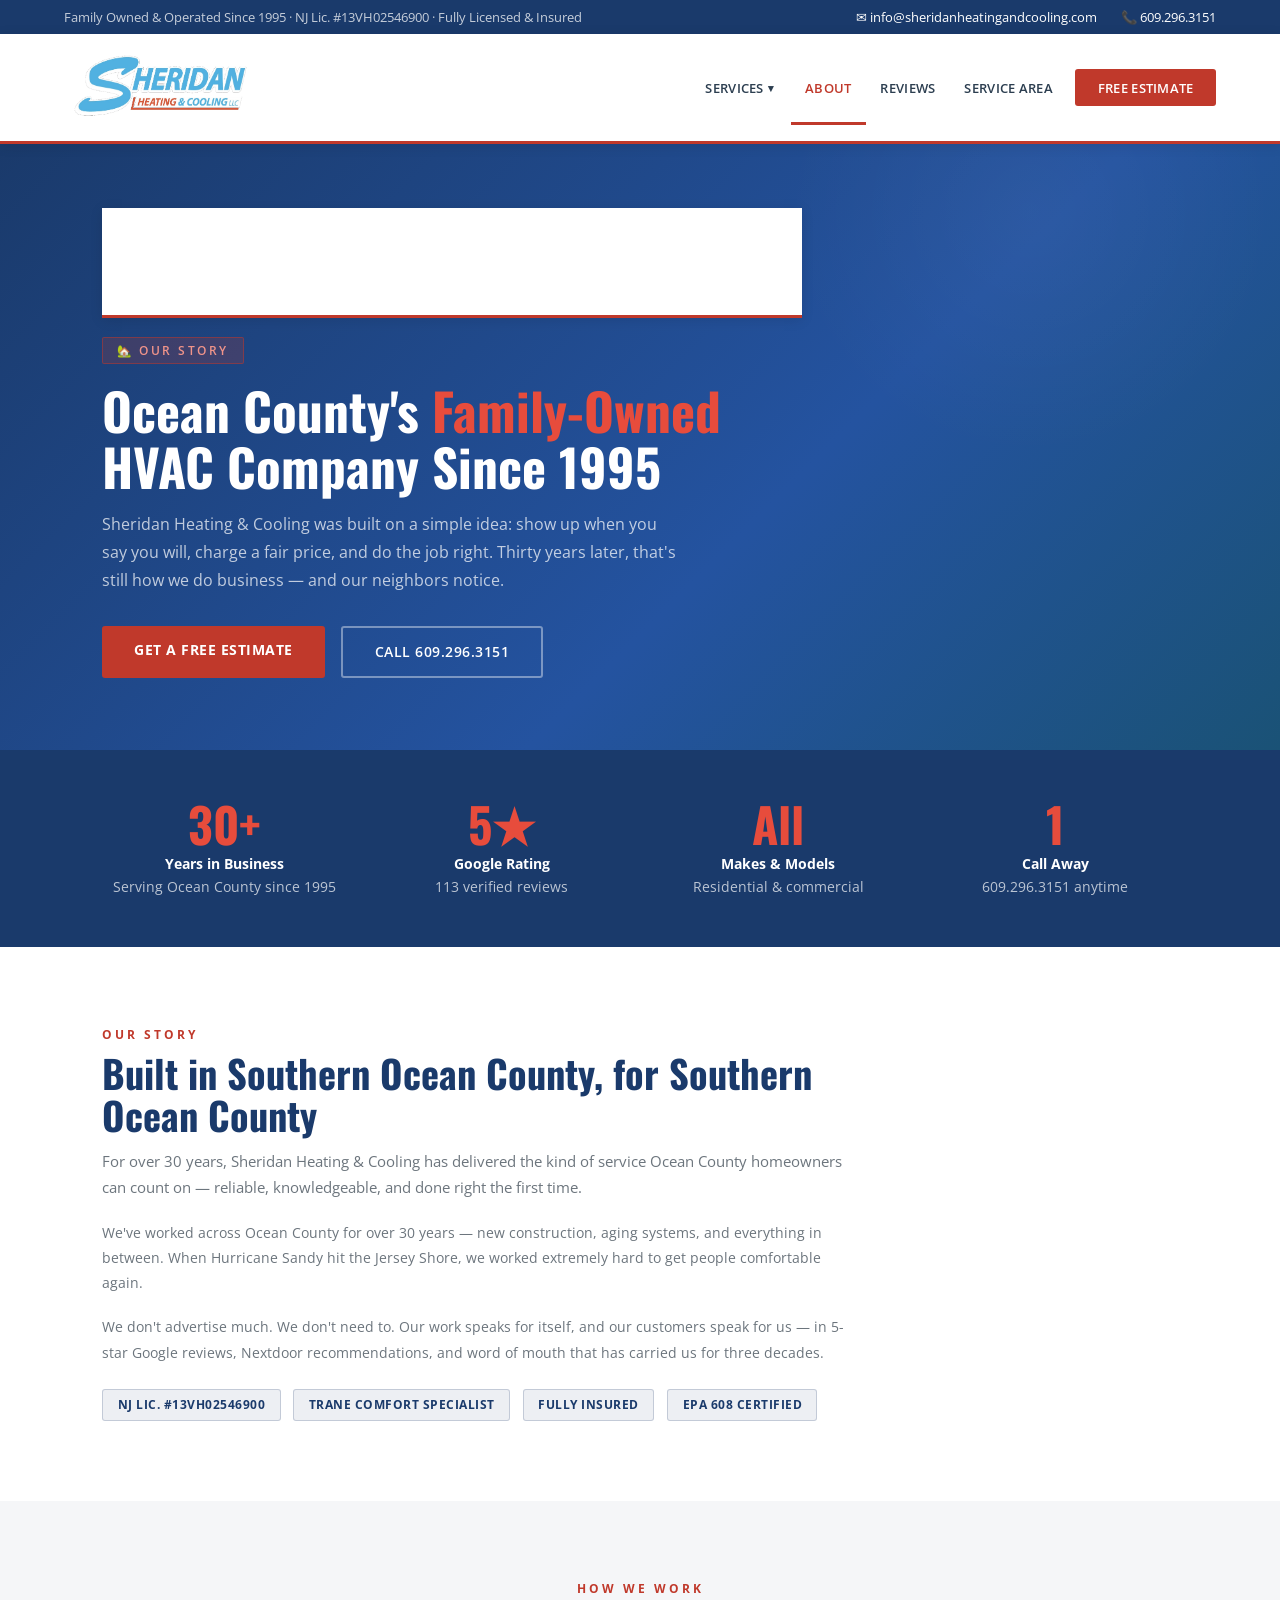
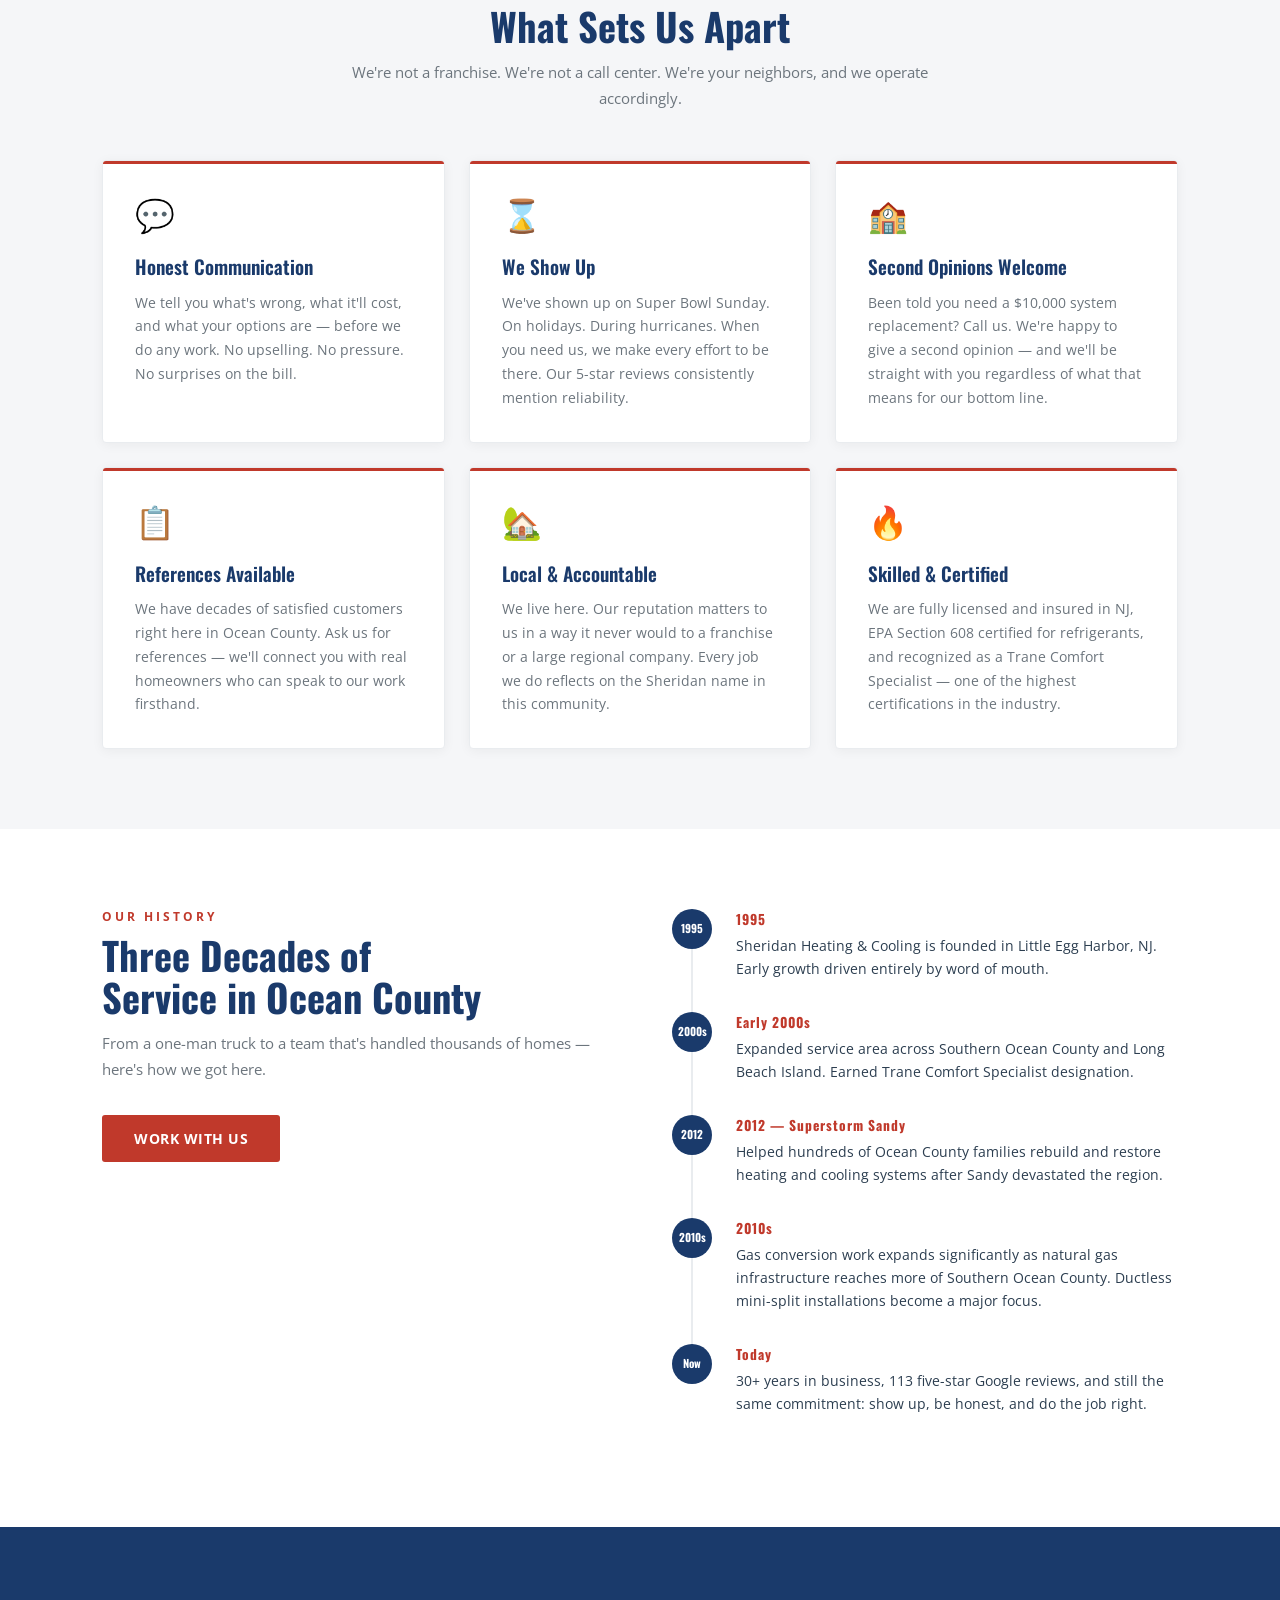
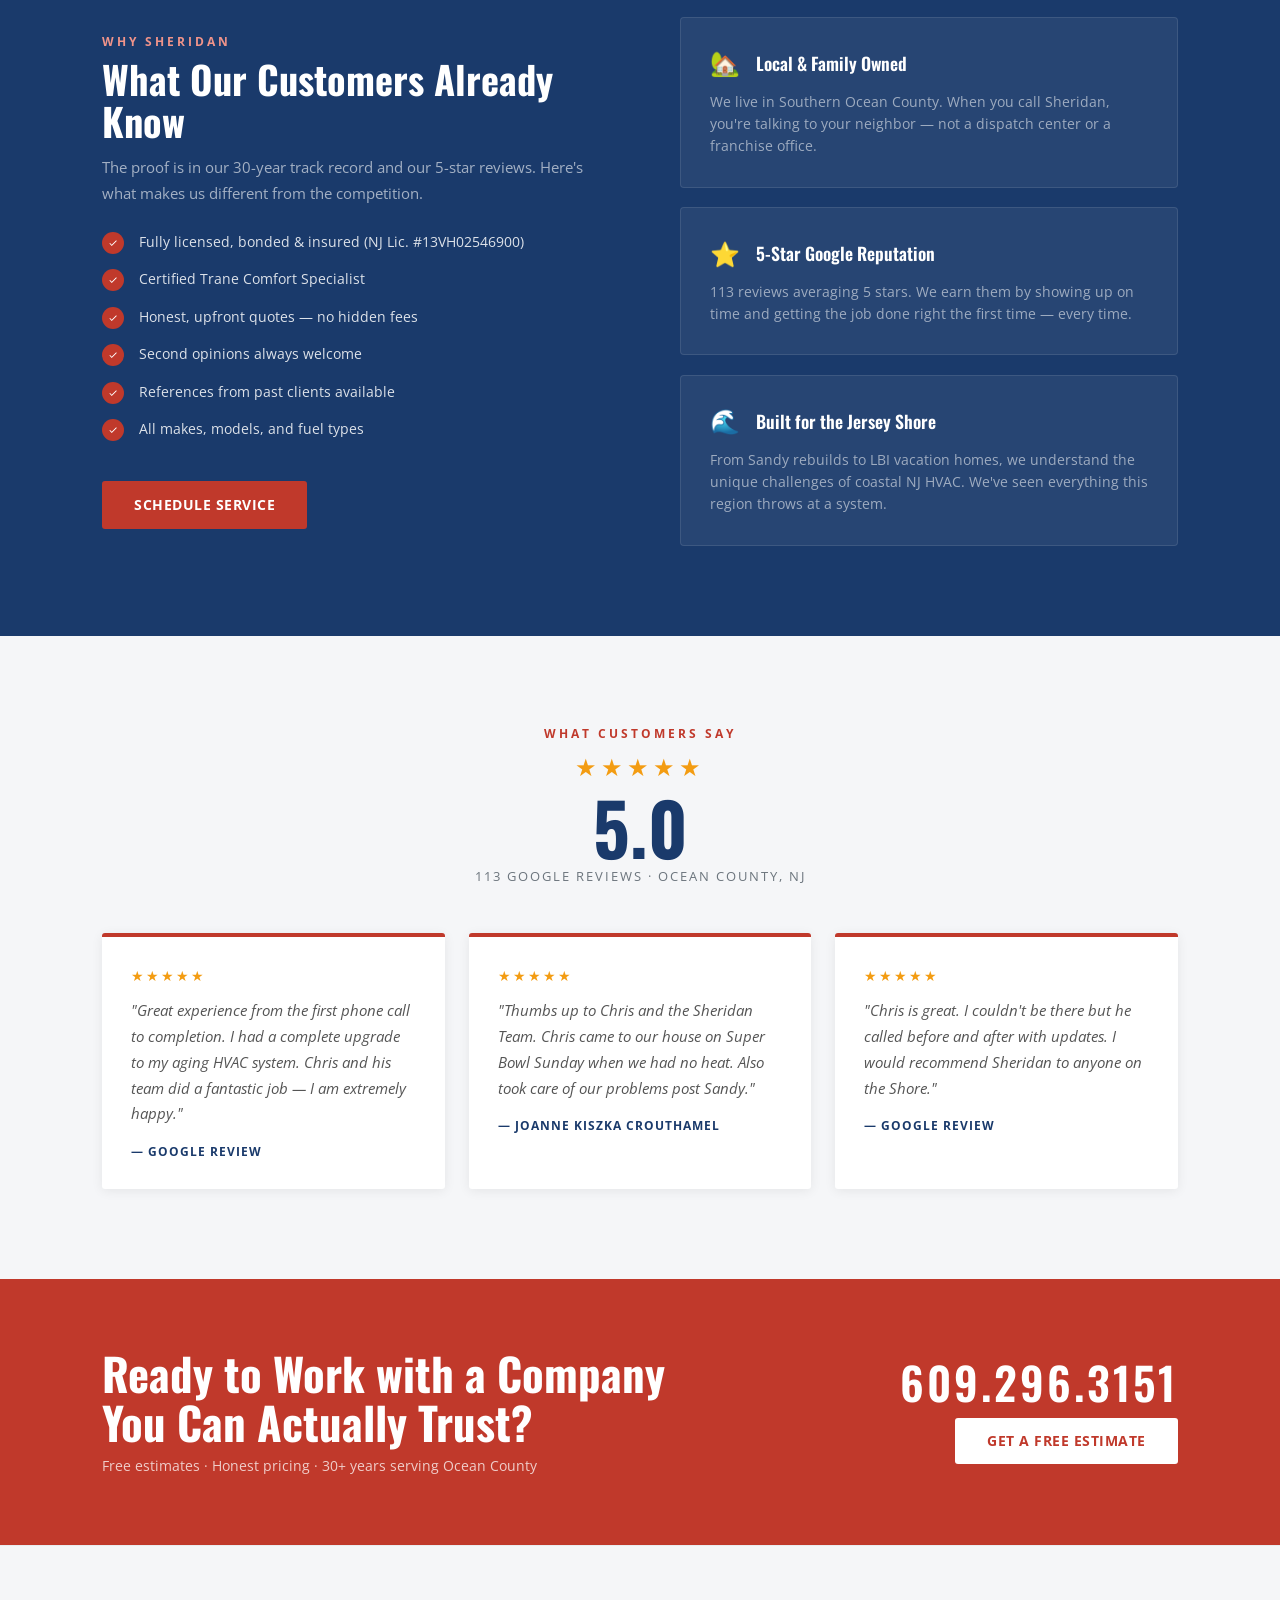
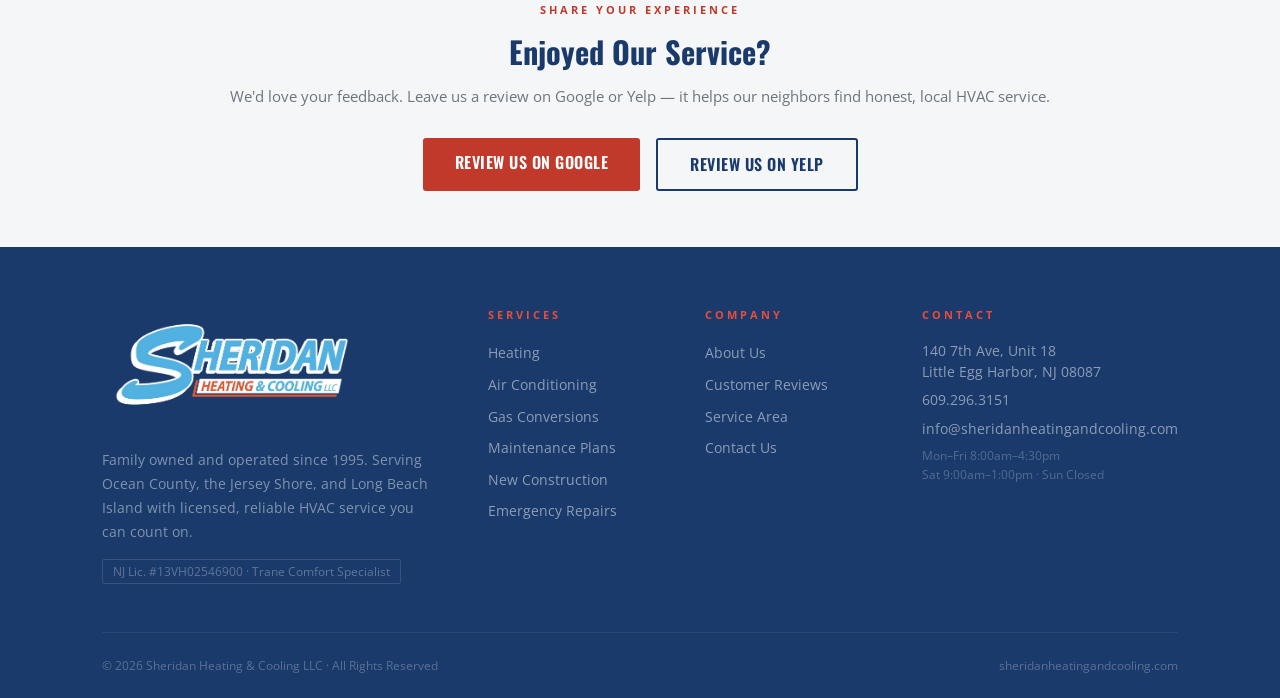
==== about.html @ d27c6a36 "Replace JPEG logo with transparent PNG, remove CSS filter hacks sitewide - Process sheridan-logo.jpe" ====
﻿<!DOCTYPE html>
<html lang="en">
<head>
<meta charset="UTF-8">
<meta name="viewport" content="width=device-width, initial-scale=1.0">
<title>About Sheridan Heating &amp; Cooling | Ocean County NJ HVAC Since 1995</title>
<meta name="description" content="Learn about Sheridan Heating &amp; Cooling — Ocean County's family-owned HVAC company since 1995. Licensed, insured, 5-star rated, and committed to honest service.">
<meta property="og:title" content="About Sheridan Heating &amp; Cooling | Ocean County NJ">
<meta property="og:description" content="Family-owned HVAC since 1995. 5-star rated. Trane Comfort Specialist. Serving Ocean County and the Jersey Shore with honest, reliable service.">
<meta property="og:type" content="website">
<link rel="canonical" href="https://www.sheridanheatingandcooling.com/about.html">
<link rel="preconnect" href="https://fonts.googleapis.com">
<link href="https://fonts.googleapis.com/css2?family=Oswald:wght@400;500;600;700&family=Open+Sans:ital,wght@0,300;0,400;0,600;1,400&display=swap" rel="stylesheet">
<link rel="stylesheet" href="styles.css">
</head>
<body>

<!-- TOP BAR -->
<div class="top-bar">
  <div class="top-bar-left">Family Owned &amp; Operated Since 1995 &middot; NJ Lic. #13VH02546900 &middot; Fully Licensed &amp; Insured</div>
  <div class="top-bar-right">
    <a href="mailto:info@sheridanheatingandcooling.com">&#9993; info@sheridanheatingandcooling.com</a>
    <a href="tel:6092963151">&#128222; 609.296.3151</a>
  </div>
</div>

<!-- NAV -->
<nav>
  <a href="index.html" class="nav-logo">
    <img src="sheridan-logo.png" alt="Sheridan Heating &amp; Cooling">
  </a>
  <button class="nav-toggle" aria-label="Open navigation" aria-expanded="false">
    <span></span><span></span><span></span>
  </button>
  <ul class="nav-links">
    <li class="has-dropdown">
      <a href="#">Services <span class="caret">&#9660;</span></a>
      <ul class="dropdown">
        <li><a href="heating.html">Heating</a></li>
        <li><a href="cooling.html">Air Conditioning</a></li>
        <li><a href="gas-conversions.html">Gas Conversions</a></li>
        <li><a href="maintenance-agreements.html">Maintenance Plans</a></li>
      </ul>
    </li>
    <li><a href="about.html" class="active">About</a></li>
    <li><a href="index.html#reviews">Reviews</a></li>
    <li><a href="index.html#areas">Service Area</a></li>
    <li><a href="contact.html" class="nav-cta">Free Estimate</a></li>
  </ul>
</nav>

<!-- PAGE HERO -->
<section class="page-hero">
  <div class="page-hero-content">
    <nav class="breadcrumb" aria-label="Breadcrumb">
      <a href="index.html">Home</a>
      <span class="breadcrumb-sep">/</span>
      <span>About</span>
    </nav>
    <div class="page-hero-tag">&#127969; Our Story</div>
    <h1 class="page-hero-title">Ocean County's <span class="red">Family-Owned</span><br>HVAC Company Since 1995</h1>
    <p class="page-hero-desc">Sheridan Heating &amp; Cooling was built on a simple idea: show up when you say you will, charge a fair price, and do the job right. Thirty years later, that's still how we do business — and our neighbors notice.</p>
    <div class="page-hero-btns">
      <a href="contact.html" class="btn-red">Get a Free Estimate</a>
      <a href="tel:6092963151" class="btn-outline-white">Call 609.296.3151</a>
    </div>
  </div>
</section>

<!-- STATS -->
<div class="stat-strip">
  <div>
    <div class="stat-item-num">30+</div>
    <div class="stat-item-label"><strong>Years in Business</strong>Serving Ocean County since 1995</div>
  </div>
  <div>
    <div class="stat-item-num">5&#9733;</div>
    <div class="stat-item-label"><strong>Google Rating</strong>113 verified reviews</div>
  </div>
  <div>
    <div class="stat-item-num">All</div>
    <div class="stat-item-label"><strong>Makes &amp; Models</strong>Residential &amp; commercial</div>
  </div>
  <div>
    <div class="stat-item-num">1</div>
    <div class="stat-item-label"><strong>Call Away</strong>609.296.3151 anytime</div>
  </div>
</div>

<!-- OUR STORY -->
<section class="section-pad bg-white">
  <div style="max-width:760px;">
    <div class="section-tag">Our Story</div>
    <h2 class="section-title">Built in Southern Ocean County, for Southern Ocean County</h2>
    <p class="section-sub" style="margin-bottom:1.2rem;">For over 30 years, Sheridan Heating &amp; Cooling has delivered the kind of service Ocean County homeowners can count on — reliable, knowledgeable, and done right the first time.</p>
    <p style="font-size:0.9rem;color:var(--gray);line-height:1.75;margin-bottom:1.2rem;">We've worked across Ocean County for over 30 years — new construction, aging systems, and everything in between. When Hurricane Sandy hit the Jersey Shore, we worked extremely hard to get people comfortable again.</p>
    <p style="font-size:0.9rem;color:var(--gray);line-height:1.75;margin-bottom:1.5rem;">We don't advertise much. We don't need to. Our work speaks for itself, and our customers speak for us — in 5-star Google reviews, Nextdoor recommendations, and word of mouth that has carried us for three decades.</p>
    <div class="cert-row">
      <span class="cert-badge">NJ Lic. #13VH02546900</span>
      <span class="cert-badge">Trane Comfort Specialist</span>
      <span class="cert-badge">Fully Insured</span>
      <span class="cert-badge">EPA 608 Certified</span>
    </div>
  </div>
</section>

<!-- OUR VALUES -->
<section class="section-pad bg-offwhite">
  <div class="text-center" style="max-width:640px;margin:0 auto 3rem;">
    <div class="section-tag">How We Work</div>
    <h2 class="section-title">What Sets Us Apart</h2>
    <p class="section-sub">We're not a franchise. We're not a call center. We're your neighbors, and we operate accordingly.</p>
  </div>
  <div class="cards-grid">
    <div class="detail-card">
      <div class="detail-card-icon">&#128172;</div>
      <div class="detail-card-title">Honest Communication</div>
      <p class="detail-card-text">We tell you what's wrong, what it'll cost, and what your options are — before we do any work. No upselling. No pressure. No surprises on the bill.</p>
    </div>
    <div class="detail-card">
      <div class="detail-card-icon">&#8987;</div>
      <div class="detail-card-title">We Show Up</div>
      <p class="detail-card-text">We've shown up on Super Bowl Sunday. On holidays. During hurricanes. When you need us, we make every effort to be there. Our 5-star reviews consistently mention reliability.</p>
    </div>
    <div class="detail-card">
      <div class="detail-card-icon">&#127979;</div>
      <div class="detail-card-title">Second Opinions Welcome</div>
      <p class="detail-card-text">Been told you need a $10,000 system replacement? Call us. We're happy to give a second opinion — and we'll be straight with you regardless of what that means for our bottom line.</p>
    </div>
    <div class="detail-card">
      <div class="detail-card-icon">&#128203;</div>
      <div class="detail-card-title">References Available</div>
      <p class="detail-card-text">We have decades of satisfied customers right here in Ocean County. Ask us for references — we'll connect you with real homeowners who can speak to our work firsthand.</p>
    </div>
    <div class="detail-card">
      <div class="detail-card-icon">&#127969;</div>
      <div class="detail-card-title">Local &amp; Accountable</div>
      <p class="detail-card-text">We live here. Our reputation matters to us in a way it never would to a franchise or a large regional company. Every job we do reflects on the Sheridan name in this community.</p>
    </div>
    <div class="detail-card">
      <div class="detail-card-icon">&#128293;</div>
      <div class="detail-card-title">Skilled &amp; Certified</div>
      <p class="detail-card-text">We are fully licensed and insured in NJ, EPA Section 608 certified for refrigerants, and recognized as a Trane Comfort Specialist — one of the highest certifications in the industry.</p>
    </div>
  </div>
</section>

<!-- TIMELINE -->
<section class="section-pad bg-white">
  <div class="history-grid">
    <div>
      <div class="section-tag">Our History</div>
      <h2 class="section-title">Three Decades of<br>Service in Ocean County</h2>
      <p class="section-sub" style="margin-bottom:2rem;">From a one-man truck to a team that's handled thousands of homes — here's how we got here.</p>
      <a href="contact.html" class="btn-red">Work With Us</a>
    </div>
    <div class="timeline">
      <div class="timeline-item">
        <div class="timeline-dot">1995</div>
        <div>
          <div class="timeline-year">1995</div>
          <div class="timeline-text">Sheridan Heating &amp; Cooling is founded in Little Egg Harbor, NJ. Early growth driven entirely by word of mouth.</div>
        </div>
      </div>
      <div class="timeline-item">
        <div class="timeline-dot">2000s</div>
        <div>
          <div class="timeline-year">Early 2000s</div>
          <div class="timeline-text">Expanded service area across Southern Ocean County and Long Beach Island. Earned Trane Comfort Specialist designation.</div>
        </div>
      </div>
      <div class="timeline-item">
        <div class="timeline-dot">2012</div>
        <div>
          <div class="timeline-year">2012 — Superstorm Sandy</div>
          <div class="timeline-text">Helped hundreds of Ocean County families rebuild and restore heating and cooling systems after Sandy devastated the region.</div>
        </div>
      </div>
      <div class="timeline-item">
        <div class="timeline-dot">2010s</div>
        <div>
          <div class="timeline-year">2010s</div>
          <div class="timeline-text">Gas conversion work expands significantly as natural gas infrastructure reaches more of Southern Ocean County. Ductless mini-split installations become a major focus.</div>
        </div>
      </div>
      <div class="timeline-item">
        <div class="timeline-dot">Now</div>
        <div>
          <div class="timeline-year">Today</div>
          <div class="timeline-text">30+ years in business, 113 five-star Google reviews, and still the same commitment: show up, be honest, and do the job right.</div>
        </div>
      </div>
    </div>
  </div>
</section>

<!-- WHY CHOOSE -->
<section class="why">
  <div class="why-left">
    <div class="section-tag">Why Sheridan</div>
    <h2 class="section-title">What Our Customers Already Know</h2>
    <p class="section-sub" style="color:rgba(255,255,255,0.6);margin-bottom:0;">The proof is in our 30-year track record and our 5-star reviews. Here's what makes us different from the competition.</p>
    <ul class="why-list">
      <li><span class="why-check"><svg viewBox="0 0 24 24"><path d="M9 16.17L4.83 12l-1.42 1.41L9 19 21 7l-1.41-1.41z"/></svg></span>Fully licensed, bonded &amp; insured (NJ Lic. #13VH02546900)</li>
      <li><span class="why-check"><svg viewBox="0 0 24 24"><path d="M9 16.17L4.83 12l-1.42 1.41L9 19 21 7l-1.41-1.41z"/></svg></span>Certified Trane Comfort Specialist</li>
      <li><span class="why-check"><svg viewBox="0 0 24 24"><path d="M9 16.17L4.83 12l-1.42 1.41L9 19 21 7l-1.41-1.41z"/></svg></span>Honest, upfront quotes — no hidden fees</li>
      <li><span class="why-check"><svg viewBox="0 0 24 24"><path d="M9 16.17L4.83 12l-1.42 1.41L9 19 21 7l-1.41-1.41z"/></svg></span>Second opinions always welcome</li>
      <li><span class="why-check"><svg viewBox="0 0 24 24"><path d="M9 16.17L4.83 12l-1.42 1.41L9 19 21 7l-1.41-1.41z"/></svg></span>References from past clients available</li>
      <li><span class="why-check"><svg viewBox="0 0 24 24"><path d="M9 16.17L4.83 12l-1.42 1.41L9 19 21 7l-1.41-1.41z"/></svg></span>All makes, models, and fuel types</li>
    </ul>
    <a href="contact.html" class="btn-red">Schedule Service</a>
  </div>
  <div class="why-right">
    <div class="why-card"><div class="why-card-head"><span class="why-card-icon">&#127969;</span><span class="why-card-title">Local &amp; Family Owned</span></div><p class="why-card-text">We live in Southern Ocean County. When you call Sheridan, you're talking to your neighbor — not a dispatch center or a franchise office.</p></div>
    <div class="why-card"><div class="why-card-head"><span class="why-card-icon">&#11088;</span><span class="why-card-title">5-Star Google Reputation</span></div><p class="why-card-text">113 reviews averaging 5 stars. We earn them by showing up on time and getting the job done right the first time — every time.</p></div>
    <div class="why-card"><div class="why-card-head"><span class="why-card-icon">&#127754;</span><span class="why-card-title">Built for the Jersey Shore</span></div><p class="why-card-text">From Sandy rebuilds to LBI vacation homes, we understand the unique challenges of coastal NJ HVAC. We've seen everything this region throws at a system.</p></div>
  </div>
</section>

<!-- REVIEWS -->
<section class="reviews">
  <div class="reviews-intro">
    <div class="section-tag">What Customers Say</div>
    <div class="star-row">&#9733;&#9733;&#9733;&#9733;&#9733;</div>
    <div class="rating-display">5.0</div>
    <div class="rating-info">113 Google Reviews &middot; Ocean County, NJ</div>
  </div>
  <div class="reviews-grid">
    <div class="review-card"><div class="rev-stars">&#9733;&#9733;&#9733;&#9733;&#9733;</div><p class="rev-text">"Great experience from the first phone call to completion. I had a complete upgrade to my aging HVAC system. Chris and his team did a fantastic job — I am extremely happy."</p><div class="rev-author">&mdash; Google Review</div></div>
    <div class="review-card"><div class="rev-stars">&#9733;&#9733;&#9733;&#9733;&#9733;</div><p class="rev-text">"Thumbs up to Chris and the Sheridan Team. Chris came to our house on Super Bowl Sunday when we had no heat. Also took care of our problems post Sandy."</p><div class="rev-author">&mdash; Joanne Kiszka Crouthamel</div></div>
    <div class="review-card"><div class="rev-stars">&#9733;&#9733;&#9733;&#9733;&#9733;</div><p class="rev-text">"Chris is great. I couldn't be there but he called before and after with updates. I would recommend Sheridan to anyone on the Shore."</p><div class="rev-author">&mdash; Google Review</div></div>
  </div>
</section>

<!-- CTA -->
<section class="cta-banner">
  <div>
    <h2 class="cta-title">Ready to Work with a Company<br>You Can Actually Trust?</h2>
    <p class="cta-sub">Free estimates &middot; Honest pricing &middot; 30+ years serving Ocean County</p>
  </div>
  <div class="cta-right">
    <a href="tel:6092963151" class="cta-phone-big">609.296.3151</a>
    <a href="contact.html" class="btn-white">Get a Free Estimate</a>
  </div>
</section>

<!-- REVIEW CTA -->
<section class="review-cta">
  <div class="review-cta-tag">Share Your Experience</div>
  <h2>Enjoyed Our Service?</h2>
  <p>We'd love your feedback. Leave us a review on Google or Yelp — it helps our neighbors find honest, local HVAC service.</p>
  <div class="review-cta-btns">
    <a href="https://www.google.com/search?q=sheridan+heating+and+cooling#lrd=0x89c103b0e59c5ead:0x5eaaf0126b35af16,3,,,," class="btn-review-google" target="_blank" rel="noopener">Review Us on Google</a>
    <a href="https://www.yelp.com/biz/sheridan-heating-and-cooling-little-egg-harbor-2" class="btn-review-yelp" target="_blank" rel="noopener">Review Us on Yelp</a>
  </div>
</section>

<!-- FOOTER -->
<footer>
  <div class="footer-grid">
    <div>
      <a href="index.html" class="footer-logo"><img src="sheridan-logo.png" alt="Sheridan Heating &amp; Cooling"></a>
      <p class="footer-desc">Family owned and operated since 1995. Serving Ocean County, the Jersey Shore, and Long Beach Island with licensed, reliable HVAC service you can count on.</p>
      <span class="footer-lic">NJ Lic. #13VH02546900 &middot; Trane Comfort Specialist</span>
    </div>
    <div class="footer-col">
      <h4>Services</h4>
      <ul>
        <li><a href="heating.html">Heating</a></li>
        <li><a href="cooling.html">Air Conditioning</a></li>
        <li><a href="gas-conversions.html">Gas Conversions</a></li>
        <li><a href="maintenance-agreements.html">Maintenance Plans</a></li>
        <li><a href="contact.html">New Construction</a></li>
        <li><a href="contact.html">Emergency Repairs</a></li>
      </ul>
    </div>
    <div class="footer-col">
      <h4>Company</h4>
      <ul>
        <li><a href="about.html">About Us</a></li>
        <li><a href="index.html#reviews">Customer Reviews</a></li>
        <li><a href="index.html#areas">Service Area</a></li>
        <li><a href="contact.html">Contact Us</a></li>
      </ul>
    </div>
    <div class="footer-col">
      <h4>Contact</h4>
      <div class="contact-line">140 7th Ave, Unit 18<br>Little Egg Harbor, NJ 08087</div>
      <div class="contact-line"><a href="tel:6092963151">609.296.3151</a></div>
      <div class="contact-line"><a href="mailto:info@sheridanheatingandcooling.com">info@sheridanheatingandcooling.com</a></div>
      <div class="contact-line" style="margin-top:0.5rem;font-size:0.78rem;opacity:0.5;">Mon&ndash;Fri 8:00am&ndash;4:30pm<br>Sat 9:00am&ndash;1:00pm &middot; Sun Closed</div>
    </div>
  </div>
  <div class="footer-bottom">
    <p>&copy; 2026 Sheridan Heating &amp; Cooling LLC &middot; All Rights Reserved</p>
    <p>sheridanheatingandcooling.com</p>
  </div>
</footer>

<script src="main.js"></script>
</body>
</html>
---- styles.css ----
/* ============================================================
   SHERIDAN HEATING & COOLING — Shared Stylesheet
   sheridanheatingandcooling.com · Ocean County, NJ
   ============================================================ */

:root {
  --red:        #c0392b;
  --red-dark:   #96281b;
  --red-light:  #e74c3c;
  --blue:       #1a3a6b;
  --blue-mid:   #2453a0;
  --blue-light: #3498db;
  --white:      #ffffff;
  --off-white:  #f5f6f8;
  --gray:       #6c757d;
  --gray-light: #e9ecef;
  --text:       #2c3e50;
}

*, *::before, *::after { margin: 0; padding: 0; box-sizing: border-box; }
html { scroll-behavior: smooth; }
body { font-family: 'Open Sans', sans-serif; color: var(--text); background: var(--white); overflow-x: hidden; }
img { max-width: 100%; height: auto; display: block; }
a { text-decoration: none; }

/* ── TOP BAR ── */
.top-bar {
  background: var(--blue);
  padding: 8px 5%;
  display: flex; align-items: center; justify-content: space-between; flex-wrap: wrap; gap: 0.5rem;
}
.top-bar-left { font-size: 0.8rem; color: rgba(255,255,255,0.75); }
.top-bar-right { display: flex; gap: 1.5rem; align-items: center; }
.top-bar-right a { font-size: 0.82rem; color: var(--white); display: flex; align-items: center; gap: 6px; transition: color 0.2s; }
.top-bar-right a:hover { color: #aac8f0; }

/* ── NAV ── */
nav {
  background: var(--white);
  border-bottom: 3px solid var(--red);
  padding: 0 5%;
  display: flex; align-items: center; justify-content: space-between;
  height: 110px;
  position: sticky; top: 0; z-index: 1000;
  box-shadow: 0 2px 12px rgba(0,0,0,0.1);
}
.nav-logo { display: inline-flex; align-items: center; flex-shrink: 0; }
.nav-logo img { height: 90px; width: auto; display: block; }
.nav-links { display: flex; gap: 0; list-style: none; align-items: center; }
.nav-links > li { position: relative; }
.nav-links > li > a {
  color: var(--text); font-size: 0.82rem; font-weight: 600;
  letter-spacing: 0.3px; text-transform: uppercase;
  padding: 0 0.9rem; height: 72px;
  display: flex; align-items: center;
  border-bottom: 3px solid transparent; margin-bottom: -3px;
  transition: color 0.2s, border-color 0.2s; white-space: nowrap;
}
.nav-links > li > a:hover,
.nav-links > li > a.active { color: var(--red); border-bottom-color: var(--red); }

/* Dropdown */
.dropdown {
  display: none; position: absolute; top: 100%; left: 0;
  background: var(--white); min-width: 220px;
  box-shadow: 0 8px 24px rgba(0,0,0,0.14);
  border-top: 3px solid var(--red); list-style: none; z-index: 9999;
}
.has-dropdown:hover .dropdown { display: block; }
.dropdown li a {
  display: block; padding: 0.75rem 1.4rem;
  font-size: 0.82rem; font-weight: 600; color: var(--text);
  text-transform: uppercase; letter-spacing: 0.3px;
  border-bottom: 1px solid var(--gray-light); transition: background 0.15s, color 0.15s;
}
.dropdown li:last-child a { border-bottom: none; }
.dropdown li a:hover { background: var(--off-white); color: var(--red); }
.caret { font-size: 0.65rem; margin-left: 2px; }

/* Nav CTA */
.nav-cta {
  background: var(--red) !important; color: var(--white) !important;
  padding: 0.6rem 1.4rem !important; height: auto !important;
  border-radius: 3px; border-bottom: none !important; margin-bottom: 0 !important; margin-left: 0.5rem;
}
.nav-cta:hover { background: var(--red-dark) !important; }

/* Hamburger */
.nav-toggle {
  display: none; flex-direction: column; gap: 5px;
  background: none; border: none; cursor: pointer; padding: 8px;
}
.nav-toggle span {
  display: block; width: 24px; height: 2px; background: var(--text);
  transition: transform 0.25s, opacity 0.25s; border-radius: 2px;
}
.nav-toggle.active span:nth-child(1) { transform: translateY(7px) rotate(45deg); }
.nav-toggle.active span:nth-child(2) { opacity: 0; }
.nav-toggle.active span:nth-child(3) { transform: translateY(-7px) rotate(-45deg); }

/* ── HERO (homepage) ── */
.hero {
  background: linear-gradient(135deg, var(--blue) 0%, var(--blue-mid) 50%, #1a5276 100%);
  padding: 80px 8%;
  display: grid; grid-template-columns: 1.1fr 1fr; gap: 4rem; align-items: center;
  position: relative; overflow: hidden; z-index: 0;
}
.hero::before {
  content: ''; position: absolute; top: -50%; right: -10%; width: 600px; height: 600px;
  background: radial-gradient(circle, rgba(255,255,255,0.04) 0%, transparent 70%); border-radius: 50%;
}
.hero-eyebrow {
  display: inline-flex; align-items: center; gap: 8px;
  background: rgba(192,57,43,0.2); border: 1px solid rgba(192,57,43,0.5);
  color: #f1948a; font-size: 0.72rem; letter-spacing: 2.5px;
  text-transform: uppercase; font-weight: 600; padding: 5px 14px; border-radius: 2px; margin-bottom: 1.5rem;
}
.hero-eyebrow::before { content: '★'; }
.hero-title {
  font-family: 'Oswald', sans-serif; font-size: clamp(2.5rem, 4.5vw, 4.2rem);
  font-weight: 700; color: var(--white); line-height: 1.05; letter-spacing: 0.5px; margin-bottom: 1.2rem;
}
.hero-title .red { color: var(--red-light); }
.hero-desc { font-size: 1rem; color: rgba(255,255,255,0.7); line-height: 1.75; margin-bottom: 2.2rem; max-width: 480px; }
.hero-btns { display: flex; gap: 1rem; flex-wrap: wrap; margin-bottom: 2.5rem; }
.hero-phone-block { border-left: 3px solid var(--red); padding-left: 1rem; }
.hero-phone-label { font-size: 0.7rem; color: rgba(255,255,255,0.5); text-transform: uppercase; letter-spacing: 2px; margin-bottom: 3px; }
.hero-phone { font-family: 'Oswald', sans-serif; font-size: 2rem; color: var(--white); letter-spacing: 2px; font-weight: 600; transition: color 0.2s; }
.hero-phone:hover { color: #f1948a; }
.hero-stats { display: flex; flex-direction: column; gap: 1.2rem; }
.hero-stat {
  background: rgba(255,255,255,0.06); border: 1px solid rgba(255,255,255,0.1);
  border-radius: 4px; padding: 1.5rem 1.8rem; display: flex; align-items: center; gap: 1.5rem; transition: background 0.2s;
}
.hero-stat:hover { background: rgba(255,255,255,0.1); }
.hero-stat-num { font-family: 'Oswald', sans-serif; font-size: 2.8rem; color: var(--red-light); font-weight: 700; line-height: 1; min-width: 80px; }
.hero-stat-label { font-size: 0.85rem; color: rgba(255,255,255,0.7); line-height: 1.5; }
.hero-stat-label strong { color: var(--white); display: block; font-size: 0.95rem; margin-bottom: 2px; }

/* ── PAGE HERO (inner pages) ── */
.page-hero {
  background: linear-gradient(135deg, var(--blue) 0%, var(--blue-mid) 60%, #1a5276 100%);
  padding: 64px 8% 72px; position: relative; overflow: hidden; z-index: 0;
}
.page-hero::before {
  content: ''; position: absolute; top: -30%; right: 0; width: 500px; height: 500px;
  background: radial-gradient(circle, rgba(255,255,255,0.04) 0%, transparent 70%); border-radius: 50%;
}
.page-hero-content { position: relative; max-width: 700px; }
.breadcrumb {
  display: flex; align-items: center; gap: 0.5rem; margin-bottom: 1.2rem;
  font-size: 0.75rem; color: rgba(255,255,255,0.5); text-transform: uppercase; letter-spacing: 1.5px;
}
.breadcrumb a { color: rgba(255,255,255,0.5); transition: color 0.2s; }
.breadcrumb a:hover { color: var(--white); }
.breadcrumb-sep { color: rgba(255,255,255,0.3); }
.page-hero-tag {
  display: inline-flex; align-items: center; gap: 8px;
  background: rgba(192,57,43,0.2); border: 1px solid rgba(192,57,43,0.5);
  color: #f1948a; font-size: 0.72rem; letter-spacing: 2.5px;
  text-transform: uppercase; font-weight: 600; padding: 5px 14px; border-radius: 2px; margin-bottom: 1.2rem;
}
.page-hero-title {
  font-family: 'Oswald', sans-serif; font-size: clamp(2rem, 4vw, 3.4rem);
  font-weight: 700; color: var(--white); line-height: 1.08; margin-bottom: 1rem;
}
.page-hero-title .red { color: var(--red-light); }
.page-hero-desc { font-size: 1rem; color: rgba(255,255,255,0.72); line-height: 1.75; margin-bottom: 2rem; max-width: 580px; }
.page-hero-btns { display: flex; gap: 1rem; flex-wrap: wrap; }

/* ── BUTTONS ── */
.btn-red {
  background: var(--red); color: var(--white); padding: 0.9rem 2rem;
  font-weight: 700; font-size: 0.9rem; letter-spacing: 0.5px; text-transform: uppercase;
  border-radius: 3px; transition: background 0.2s, transform 0.15s; display: inline-block;
  border: none; cursor: pointer; font-family: inherit;
}
.btn-red:hover { background: var(--red-dark); transform: translateY(-2px); }
.btn-outline-white {
  border: 2px solid rgba(255,255,255,0.4); color: var(--white);
  padding: 0.9rem 2rem; font-weight: 600; font-size: 0.9rem;
  letter-spacing: 0.5px; text-transform: uppercase; border-radius: 3px;
  transition: all 0.2s; display: inline-block;
}
.btn-outline-white:hover { border-color: var(--white); background: rgba(255,255,255,0.08); }
.btn-white {
  background: var(--white); color: var(--red); padding: 0.85rem 2rem;
  font-weight: 700; font-size: 0.85rem; letter-spacing: 0.5px; text-transform: uppercase;
  border-radius: 3px; transition: all 0.2s; display: inline-block;
}
.btn-white:hover { background: var(--off-white); transform: translateY(-1px); }
.btn-blue {
  background: var(--blue); color: var(--white); padding: 0.9rem 2rem;
  font-weight: 700; font-size: 0.9rem; letter-spacing: 0.5px; text-transform: uppercase;
  border-radius: 3px; transition: all 0.2s; display: inline-block;
}
.btn-blue:hover { background: var(--blue-mid); transform: translateY(-2px); }

/* ── TRUST STRIP ── */
.trust-strip {
  background: var(--red); padding: 14px 5%;
  display: flex; align-items: center; justify-content: center; gap: 2.5rem; flex-wrap: wrap;
}
.trust-item { display: flex; align-items: center; gap: 8px; color: var(--white); font-size: 0.8rem; font-weight: 600; letter-spacing: 0.5px; text-transform: uppercase; }
.trust-item svg { width: 16px; height: 16px; fill: white; opacity: 0.9; }
.trust-divider { width: 1px; height: 18px; background: rgba(255,255,255,0.3); }

/* ── SECTION HELPERS ── */
.section-tag { font-size: 0.72rem; text-transform: uppercase; letter-spacing: 3px; color: var(--red); font-weight: 700; margin-bottom: 0.6rem; }
.section-title { font-family: 'Oswald', sans-serif; font-size: clamp(1.8rem, 3vw, 2.8rem); font-weight: 700; color: var(--blue); line-height: 1.1; margin-bottom: 0.8rem; }
.section-sub { font-size: 0.95rem; color: var(--gray); line-height: 1.7; }
.text-center { text-align: center; }
.mx-auto { margin-left: auto; margin-right: auto; }
.section-pad { padding: 80px 8%; }
.section-pad-sm { padding: 56px 8%; }
.bg-offwhite { background: var(--off-white); }
.bg-white { background: var(--white); }
.bg-blue { background: var(--blue); }

/* ── SERVICES GRID (homepage) ── */
.services { padding: 90px 8%; background: var(--white); }
.services-intro { margin-bottom: 3rem; }
.services-grid { display: grid; grid-template-columns: repeat(3, 1fr); gap: 1px; background: var(--gray-light); border: 1px solid var(--gray-light); }
.svc-card { background: var(--white); padding: 2.5rem 2rem; transition: background 0.25s; position: relative; }
.svc-card::after { content: ''; position: absolute; bottom: 0; left: 0; width: 0; height: 3px; background: var(--red); transition: width 0.3s; }
.svc-card:hover { background: var(--off-white); }
.svc-card:hover::after { width: 100%; }
.svc-icon { width: 50px; height: 50px; border-radius: 4px; background: rgba(26,58,107,0.07); display: flex; align-items: center; justify-content: center; font-size: 1.4rem; margin-bottom: 1.2rem; }
.svc-name { font-family: 'Oswald', sans-serif; font-size: 1.3rem; font-weight: 600; color: var(--blue); margin-bottom: 0.6rem; letter-spacing: 0.5px; }
.svc-desc { font-size: 0.875rem; color: var(--gray); line-height: 1.7; }
.svc-link { display: inline-flex; align-items: center; gap: 6px; font-size: 0.8rem; font-weight: 700; color: var(--red); text-transform: uppercase; letter-spacing: 0.5px; margin-top: 1rem; transition: gap 0.2s; }
.svc-link:hover { gap: 10px; }

/* ── DETAIL CARDS ── */
.cards-grid { display: grid; grid-template-columns: repeat(auto-fit, minmax(260px, 1fr)); gap: 1.5rem; }
.detail-card {
  background: var(--white); border-radius: 4px; padding: 2rem;
  border: 1px solid var(--gray-light); box-shadow: 0 2px 12px rgba(0,0,0,0.05);
  transition: box-shadow 0.25s, transform 0.2s; position: relative;
}
.detail-card::before { content: ''; position: absolute; top: 0; left: 0; right: 0; height: 3px; background: var(--red); border-radius: 4px 4px 0 0; }
.detail-card:hover { box-shadow: 0 8px 30px rgba(0,0,0,0.1); transform: translateY(-3px); }
.detail-card-icon { font-size: 2rem; margin-bottom: 1rem; }
.detail-card-title { font-family: 'Oswald', sans-serif; font-size: 1.2rem; font-weight: 600; color: var(--blue); margin-bottom: 0.6rem; }
.detail-card-text { font-size: 0.875rem; color: var(--gray); line-height: 1.7; }

/* ── FEATURE (2-col) ── */
.feature-grid { display: grid; grid-template-columns: 1fr 1fr; gap: 4rem; align-items: center; }
.feature-visual {
  background: linear-gradient(135deg, var(--blue) 0%, var(--blue-mid) 100%);
  border-radius: 6px; padding: 3rem 2rem;
  display: flex; flex-direction: column; align-items: center; justify-content: center;
  min-height: 320px; text-align: center;
}
.feature-visual-icon { font-size: 5rem; margin-bottom: 1.5rem; }
.feature-visual-label { font-family: 'Oswald', sans-serif; font-size: 1.6rem; font-weight: 700; color: var(--white); letter-spacing: 1px; margin-bottom: 0.5rem; }
.feature-visual-sub { font-size: 0.875rem; color: rgba(255,255,255,0.65); line-height: 1.6; }

/* ── SERVICE LIST ── */
.service-list { list-style: none; display: flex; flex-direction: column; gap: 0.65rem; margin: 1.4rem 0; }
.service-list li { display: flex; align-items: flex-start; gap: 0.8rem; font-size: 0.9rem; color: var(--text); line-height: 1.55; }
.service-list li::before { content: ''; width: 8px; height: 8px; border-radius: 50%; background: var(--red); flex-shrink: 0; margin-top: 5px; }

/* ── PROCESS STEPS ── */
.process-steps { display: grid; grid-template-columns: repeat(auto-fit, minmax(200px, 1fr)); gap: 2rem; counter-reset: step; }
.process-step { text-align: center; position: relative; }
.process-step::before {
  counter-increment: step; content: counter(step);
  display: flex; align-items: center; justify-content: center;
  width: 56px; height: 56px; border-radius: 50%; background: var(--blue); color: var(--white);
  font-family: 'Oswald', sans-serif; font-size: 1.5rem; font-weight: 700; margin: 0 auto 1.2rem;
}
.process-step-title { font-family: 'Oswald', sans-serif; font-size: 1.1rem; font-weight: 600; color: var(--blue); margin-bottom: 0.5rem; }
.process-step-text { font-size: 0.875rem; color: var(--gray); line-height: 1.7; }

/* ── PLAN CARDS ── */
.plans-grid { display: grid; grid-template-columns: repeat(auto-fit, minmax(300px, 1fr)); gap: 2rem; }
.plan-card { background: var(--white); border-radius: 6px; padding: 2.5rem; border: 2px solid var(--gray-light); box-shadow: 0 2px 16px rgba(0,0,0,0.06); }
.plan-card.featured { border-color: var(--red); box-shadow: 0 8px 32px rgba(192,57,43,0.15); }
.plan-badge { display: inline-block; background: var(--red); color: var(--white); font-size: 0.68rem; font-weight: 700; text-transform: uppercase; letter-spacing: 1.5px; padding: 4px 12px; border-radius: 20px; margin-bottom: 1rem; }
.plan-name { font-family: 'Oswald', sans-serif; font-size: 1.8rem; font-weight: 700; color: var(--blue); margin-bottom: 0.3rem; }
.plan-price { font-family: 'Oswald', sans-serif; font-size: 2.8rem; font-weight: 700; color: var(--red); line-height: 1; }
.plan-price span { font-size: 1rem; font-weight: 400; color: var(--gray); }
.plan-divider { border: none; border-top: 1px solid var(--gray-light); margin: 1.5rem 0; }
.plan-features { list-style: none; display: flex; flex-direction: column; gap: 0.7rem; margin-bottom: 2rem; }
.plan-features li { display: flex; align-items: flex-start; gap: 0.7rem; font-size: 0.875rem; color: var(--text); line-height: 1.5; }
.plan-features li .check { color: var(--red); font-weight: 700; flex-shrink: 0; }

/* ── FAQ ── */
.faq-list { display: flex; flex-direction: column; max-width: 800px; }
.faq-item { border-bottom: 1px solid var(--gray-light); }
.faq-q { display: flex; justify-content: space-between; align-items: center; padding: 1.25rem 0; cursor: pointer; font-weight: 600; font-size: 0.95rem; color: var(--text); gap: 1rem; list-style: none; }
.faq-q::-webkit-details-marker { display: none; }
.faq-toggle { width: 26px; height: 26px; border-radius: 50%; background: var(--off-white); border: 1px solid var(--gray-light); display: flex; align-items: center; justify-content: center; flex-shrink: 0; font-size: 1.1rem; color: var(--blue); transition: background 0.2s, transform 0.3s; }
details[open] .faq-toggle { background: var(--blue); color: white; transform: rotate(45deg); }
.faq-a { padding: 0 0 1.2rem; font-size: 0.9rem; color: var(--gray); line-height: 1.75; }

/* ── CONTACT FORM ── */
.contact-layout { display: grid; grid-template-columns: 1.2fr 1fr; gap: 4rem; align-items: start; }
.contact-form-wrap { background: var(--white); border-radius: 6px; padding: 2.5rem; box-shadow: 0 4px 24px rgba(0,0,0,0.08); border: 1px solid var(--gray-light); }
.form-title { font-family: 'Oswald', sans-serif; font-size: 1.8rem; font-weight: 700; color: var(--blue); margin-bottom: 0.4rem; }
.form-sub { font-size: 0.875rem; color: var(--gray); margin-bottom: 1.8rem; }
.form-row { display: grid; grid-template-columns: 1fr 1fr; gap: 1rem; }
.form-group { display: flex; flex-direction: column; gap: 0.4rem; margin-bottom: 1.2rem; }
.form-group label { font-size: 0.8rem; font-weight: 700; text-transform: uppercase; letter-spacing: 0.5px; color: var(--text); }
.form-group input, .form-group select, .form-group textarea {
  padding: 0.75rem 1rem; border: 1.5px solid var(--gray-light);
  border-radius: 3px; font-size: 0.9rem; font-family: inherit;
  color: var(--text); background: var(--white); transition: border-color 0.2s, box-shadow 0.2s; width: 100%;
}
.form-group input:focus, .form-group select:focus, .form-group textarea:focus { outline: none; border-color: var(--blue); box-shadow: 0 0 0 3px rgba(26,58,107,0.1); }
.form-group textarea { resize: vertical; min-height: 120px; }
.form-submit { width: 100%; padding: 1rem; font-size: 1rem; font-weight: 700; letter-spacing: 0.5px; text-transform: uppercase; background: var(--red); color: var(--white); border: none; border-radius: 3px; cursor: pointer; font-family: inherit; transition: background 0.2s, transform 0.15s; }
.form-submit:hover { background: var(--red-dark); transform: translateY(-1px); }
.contact-info-block { display: flex; flex-direction: column; gap: 2rem; }
.contact-info-item { display: flex; gap: 1rem; align-items: flex-start; }
.contact-info-icon { width: 44px; height: 44px; border-radius: 4px; background: rgba(26,58,107,0.07); display: flex; align-items: center; justify-content: center; font-size: 1.2rem; flex-shrink: 0; }
.contact-info-label { font-size: 0.72rem; text-transform: uppercase; letter-spacing: 2px; color: var(--gray); font-weight: 700; margin-bottom: 0.3rem; }
.contact-info-value { font-size: 0.95rem; color: var(--text); line-height: 1.6; }
.contact-info-value a { color: var(--blue); font-weight: 600; }
.contact-info-value a:hover { color: var(--red); }
.map-wrap { border-radius: 6px; overflow: hidden; margin-top: 1.5rem; border: 1px solid var(--gray-light); }
.map-wrap iframe { width: 100%; height: 260px; border: none; display: block; }

/* ── WHY CHOOSE ── */
.why { padding: 90px 8%; background: var(--blue); display: grid; grid-template-columns: 1fr 1fr; gap: 5rem; align-items: center; }
.why-left .section-tag { color: #f1948a; }
.why-left .section-title { color: var(--white); }
.why-list { list-style: none; display: flex; flex-direction: column; gap: 0.9rem; margin: 1.5rem 0 2.5rem; }
.why-list li { display: flex; align-items: flex-start; gap: 0.9rem; color: rgba(255,255,255,0.85); font-size: 0.9rem; line-height: 1.5; }
.why-check { width: 22px; height: 22px; background: var(--red); border-radius: 50%; display: flex; align-items: center; justify-content: center; flex-shrink: 0; margin-top: 1px; }
.why-check svg { width: 10px; height: 10px; fill: white; }
.why-right { display: flex; flex-direction: column; gap: 1.2rem; }
.why-card { background: rgba(255,255,255,0.06); border: 1px solid rgba(255,255,255,0.1); border-radius: 4px; padding: 1.8rem; }
.why-card-head { display: flex; align-items: center; gap: 1rem; margin-bottom: 0.7rem; }
.why-card-icon { font-size: 1.5rem; }
.why-card-title { font-family: 'Oswald', sans-serif; font-size: 1.1rem; color: var(--white); font-weight: 600; }
.why-card-text { font-size: 0.85rem; color: rgba(255,255,255,0.55); line-height: 1.65; }

/* ── REVIEWS ── */
.reviews { padding: 90px 8%; background: var(--off-white); }
.reviews-intro { text-align: center; margin-bottom: 3rem; }
.star-row { font-size: 1.5rem; color: #f39c12; letter-spacing: 4px; margin-bottom: 0.5rem; }
.rating-display { font-family: 'Oswald', sans-serif; font-size: 4.5rem; color: var(--blue); line-height: 1; font-weight: 700; }
.rating-info { font-size: 0.8rem; text-transform: uppercase; letter-spacing: 2px; color: var(--gray); margin-top: 4px; }
.reviews-grid { display: grid; grid-template-columns: repeat(auto-fit, minmax(280px, 1fr)); gap: 1.5rem; }
.review-card { background: var(--white); border-radius: 3px; padding: 1.8rem; box-shadow: 0 2px 12px rgba(0,0,0,0.07); border-top: 4px solid var(--red); }
.rev-stars { color: #f39c12; font-size: 0.85rem; letter-spacing: 2px; margin-bottom: 0.8rem; }
.rev-text { font-style: italic; font-size: 0.925rem; color: #555; line-height: 1.75; margin-bottom: 1rem; }
.rev-author { font-size: 0.78rem; font-weight: 700; text-transform: uppercase; letter-spacing: 1px; color: var(--blue); }

/* ── SERVICE AREA ── */
.area-section { padding: 70px 8%; background: var(--white); text-align: center; }
.area-section .section-sub { max-width: 560px; margin: 0 auto 2.5rem; }
.area-tags { display: flex; flex-wrap: wrap; justify-content: center; gap: 0.6rem; max-width: 760px; margin: 0 auto; }
.area-tag { background: var(--off-white); border: 1.5px solid var(--gray-light); color: var(--text); padding: 0.45rem 1.1rem; border-radius: 20px; font-size: 0.82rem; font-weight: 600; transition: all 0.2s; cursor: default; }
.area-tag:hover { background: var(--blue); color: var(--white); border-color: var(--blue); }

/* ── STAT STRIP ── */
.stat-strip { background: var(--blue); padding: 50px 8%; display: grid; grid-template-columns: repeat(4, 1fr); gap: 2rem; text-align: center; }
.stat-item-num { font-family: 'Oswald', sans-serif; font-size: 3rem; font-weight: 700; color: var(--red-light); line-height: 1; margin-bottom: 0.4rem; }
.stat-item-label { font-size: 0.85rem; color: rgba(255,255,255,0.7); line-height: 1.5; }
.stat-item-label strong { color: var(--white); display: block; margin-bottom: 2px; }

/* ── CTA BANNER ── */
.cta-banner { background: var(--red); padding: 70px 8%; display: flex; align-items: center; justify-content: space-between; gap: 2rem; flex-wrap: wrap; }
.cta-title { font-family: 'Oswald', sans-serif; font-size: clamp(1.8rem, 3.5vw, 3rem); color: var(--white); font-weight: 700; line-height: 1.1; margin-bottom: 0.5rem; }
.cta-sub { font-size: 0.9rem; color: rgba(255,255,255,0.75); }
.cta-right { display: flex; flex-direction: column; align-items: flex-end; gap: 0.8rem; }
.cta-phone-big { font-family: 'Oswald', sans-serif; font-size: 2.8rem; color: var(--white); letter-spacing: 3px; font-weight: 600; line-height: 1; }
.cta-phone-big:hover { opacity: 0.85; }

/* ── ABOUT ── */
.about-story { display: grid; grid-template-columns: 1fr 1fr; gap: 4rem; align-items: center; }
.about-photo { background: linear-gradient(160deg, var(--blue) 0%, var(--blue-mid) 100%); border-radius: 6px; padding: 3rem; min-height: 380px; display: flex; flex-direction: column; justify-content: flex-end; }
.about-photo-cap { font-family: 'Oswald', sans-serif; font-size: 1.6rem; font-weight: 700; color: var(--white); margin-bottom: 0.3rem; }
.about-photo-sub { font-size: 0.85rem; color: rgba(255,255,255,0.65); }
.cert-row { display: flex; flex-wrap: wrap; gap: 0.8rem; margin-top: 1.5rem; }
.cert-badge { background: rgba(26,58,107,0.08); border: 1.5px solid rgba(26,58,107,0.2); color: var(--blue); font-size: 0.78rem; font-weight: 700; text-transform: uppercase; letter-spacing: 0.5px; padding: 0.4rem 0.9rem; border-radius: 3px; }
.history-grid { display: grid; grid-template-columns: 1fr 1fr; gap: 4rem; align-items: start; }
.timeline { display: flex; flex-direction: column; gap: 0; }
.timeline-item { display: flex; gap: 1.5rem; padding-bottom: 2rem; position: relative; }
.timeline-item::before { content: ''; position: absolute; left: 19px; top: 40px; bottom: 0; width: 2px; background: var(--gray-light); }
.timeline-item:last-child::before { display: none; }
.timeline-dot { width: 40px; height: 40px; border-radius: 50%; background: var(--blue); display: flex; align-items: center; justify-content: center; flex-shrink: 0; font-family: 'Oswald', sans-serif; font-size: 0.7rem; font-weight: 700; color: white; text-align: center; line-height: 1.2; }
.timeline-year { font-family: 'Oswald', sans-serif; font-size: 0.85rem; color: var(--red); font-weight: 700; letter-spacing: 1px; margin-bottom: 0.3rem; }
.timeline-text { font-size: 0.9rem; color: var(--text); line-height: 1.6; }

/* ── SAVINGS BOX ── */
.savings-box { background: var(--blue); border-radius: 6px; padding: 2.5rem; color: white; }
.savings-box-title { font-family: 'Oswald', sans-serif; font-size: 1.6rem; font-weight: 700; color: var(--white); margin-bottom: 1rem; }
.savings-row { display: flex; justify-content: space-between; align-items: center; padding: 0.9rem 0; border-bottom: 1px solid rgba(255,255,255,0.1); font-size: 0.9rem; }
.savings-row:last-of-type { border-bottom: none; }
.savings-label { color: rgba(255,255,255,0.75); }
.savings-val { font-family: 'Oswald', sans-serif; font-size: 1.3rem; font-weight: 700; color: var(--red-light); }
.savings-disclaimer { font-size: 0.75rem; color: rgba(255,255,255,0.4); margin-top: 1rem; line-height: 1.6; }

/* ── FOOTER ── */
footer { background: var(--blue); padding: 60px 8% 24px; }
.footer-grid { display: grid; grid-template-columns: 2fr 1fr 1fr 1.2fr; gap: 3rem; margin-bottom: 3rem; }
.footer-logo { display: block; max-width: 260px; margin-bottom: 1.25rem; }
.footer-logo img { width: 100%; height: auto; display: block; }
.footer-desc { font-size: 0.85rem; color: rgba(255,255,255,0.45); line-height: 1.75; margin-bottom: 1rem; }
.footer-lic { font-size: 0.72rem; color: rgba(255,255,255,0.3); border: 1px solid rgba(255,255,255,0.12); padding: 4px 10px; display: inline-block; border-radius: 2px; }
.footer-col h4 { font-size: 0.7rem; text-transform: uppercase; letter-spacing: 3px; color: var(--red-light); margin-bottom: 1.2rem; font-weight: 700; }
.footer-col ul { list-style: none; display: flex; flex-direction: column; gap: 0.6rem; }
.footer-col ul li a { font-size: 0.85rem; color: rgba(255,255,255,0.5); transition: color 0.2s; }
.footer-col ul li a:hover { color: var(--white); }
.contact-line { font-size: 0.85rem; color: rgba(255,255,255,0.5); margin-bottom: 0.5rem; line-height: 1.5; }
.contact-line a { color: inherit; }
.contact-line a:hover { color: var(--white); }
.footer-bottom { border-top: 1px solid rgba(255,255,255,0.07); padding-top: 1.5rem; display: flex; justify-content: space-between; flex-wrap: wrap; gap: 0.5rem; }
.footer-bottom p { font-size: 0.78rem; color: rgba(255,255,255,0.28); }

/* ── REVIEW CTA ── */
.review-cta { background: var(--off-white); padding: 56px 8%; text-align: center; border-top: 1px solid var(--gray-light); }
.review-cta-tag { font-size: 0.7rem; text-transform: uppercase; letter-spacing: 3px; color: var(--red); font-weight: 700; margin-bottom: 0.8rem; }
.review-cta h2 { font-family: 'Oswald', sans-serif; font-size: 1.9rem; font-weight: 700; color: var(--blue); margin-bottom: 0.7rem; }
.review-cta p { font-size: 0.95rem; color: var(--gray); margin-bottom: 2rem; }
.review-cta-btns { display: flex; gap: 1rem; justify-content: center; flex-wrap: wrap; }
.btn-review-google { display: inline-block; padding: 0.8rem 2rem; background: var(--red); color: var(--white); font-family: 'Oswald', sans-serif; font-size: 1rem; font-weight: 600; letter-spacing: 0.5px; text-transform: uppercase; border-radius: 3px; transition: background 0.2s, transform 0.15s; }
.btn-review-google:hover { background: var(--red-dark); transform: translateY(-2px); }
.btn-review-yelp { display: inline-block; padding: 0.8rem 2rem; background: transparent; color: var(--blue); font-family: 'Oswald', sans-serif; font-size: 1rem; font-weight: 600; letter-spacing: 0.5px; text-transform: uppercase; border-radius: 3px; border: 2px solid var(--blue); transition: background 0.2s, color 0.2s, transform 0.15s; }
.btn-review-yelp:hover { background: var(--blue); color: var(--white); transform: translateY(-2px); }

/* ── ANIMATIONS ── */
@keyframes fadeUp { from { opacity: 0; transform: translateY(20px); } to { opacity: 1; transform: translateY(0); } }
.animate-1 { animation: fadeUp 0.5s ease both; }
.animate-2 { animation: fadeUp 0.5s 0.1s ease both; }
.animate-3 { animation: fadeUp 0.5s 0.2s ease both; }
.animate-4 { animation: fadeUp 0.5s 0.3s ease both; }
.animate-5 { animation: fadeUp 0.5s 0.4s ease both; }

/* ── RESPONSIVE ── */
@media (max-width: 960px) {
  .nav-toggle { display: flex; }
  .nav-links {
    display: none; position: absolute; top: 72px; left: 0; right: 0;
    background: var(--white); flex-direction: column; align-items: stretch;
    border-top: 1px solid var(--gray-light); box-shadow: 0 8px 20px rgba(0,0,0,0.12); z-index: 199;
  }
  .nav-links.open { display: flex; }
  .nav-links > li > a { height: auto; padding: 0.9rem 5%; border-bottom: 1px solid var(--gray-light); margin-bottom: 0 !important; }
  .nav-links > li > a.active,
  .nav-links > li > a:hover { border-bottom-color: var(--gray-light); border-left: 3px solid var(--red); padding-left: calc(5% - 3px); }
  /* Mobile dropdown: hide on hover, show on .dd-open */
  .has-dropdown:hover .dropdown { display: none; }
  .has-dropdown.dd-open .dropdown { display: block; position: static; box-shadow: none; border-top: none; border-left: 3px solid var(--red); margin-left: 1.5rem; min-width: auto; }
  .nav-cta { margin: 0.8rem 5% !important; border-radius: 3px; text-align: center; height: auto !important; display: block; }
  /* Layout */
  .hero { grid-template-columns: 1fr; }
  .hero-stats { flex-direction: row; flex-wrap: wrap; }
  .hero-stat { flex: 1 1 200px; }
  .why { grid-template-columns: 1fr; gap: 3rem; }
  .services-grid { grid-template-columns: repeat(2, 1fr); }
  .footer-grid { grid-template-columns: 1fr 1fr; }
  .cta-right { align-items: flex-start; }
  .feature-grid { grid-template-columns: 1fr; }
  .about-story { grid-template-columns: 1fr; }
  .history-grid { grid-template-columns: 1fr; gap: 2rem; }
  .contact-layout { grid-template-columns: 1fr; }
  .stat-strip { grid-template-columns: repeat(2, 1fr); }
}
@media (max-width: 600px) {
  .services-grid { grid-template-columns: 1fr; }
  .footer-grid { grid-template-columns: 1fr; }
  .trust-strip { gap: 1rem; }
  .trust-divider { display: none; }
  .form-row { grid-template-columns: 1fr; }
  .stat-strip { gap: 1.5rem; }
  .plans-grid { grid-template-columns: 1fr; }
  .top-bar { justify-content: center; text-align: center; }
  .top-bar-left { display: none; }
}
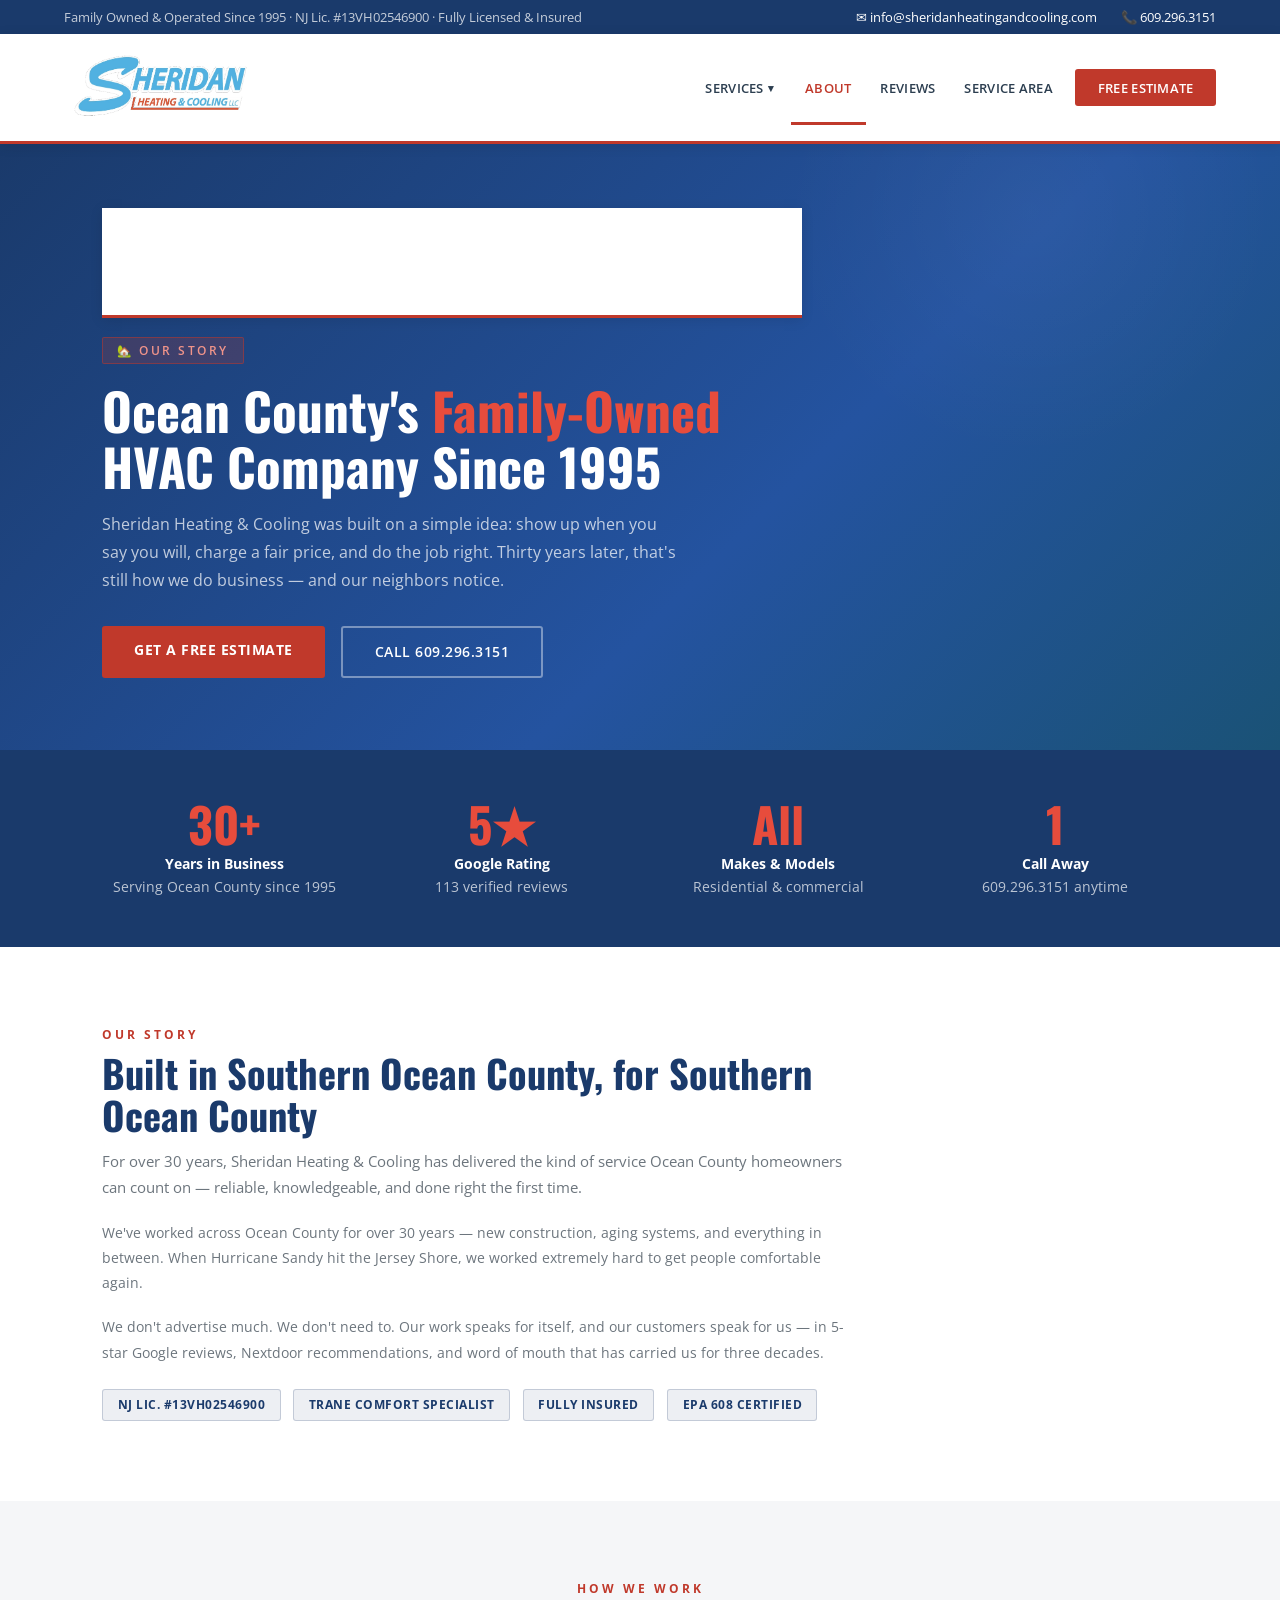
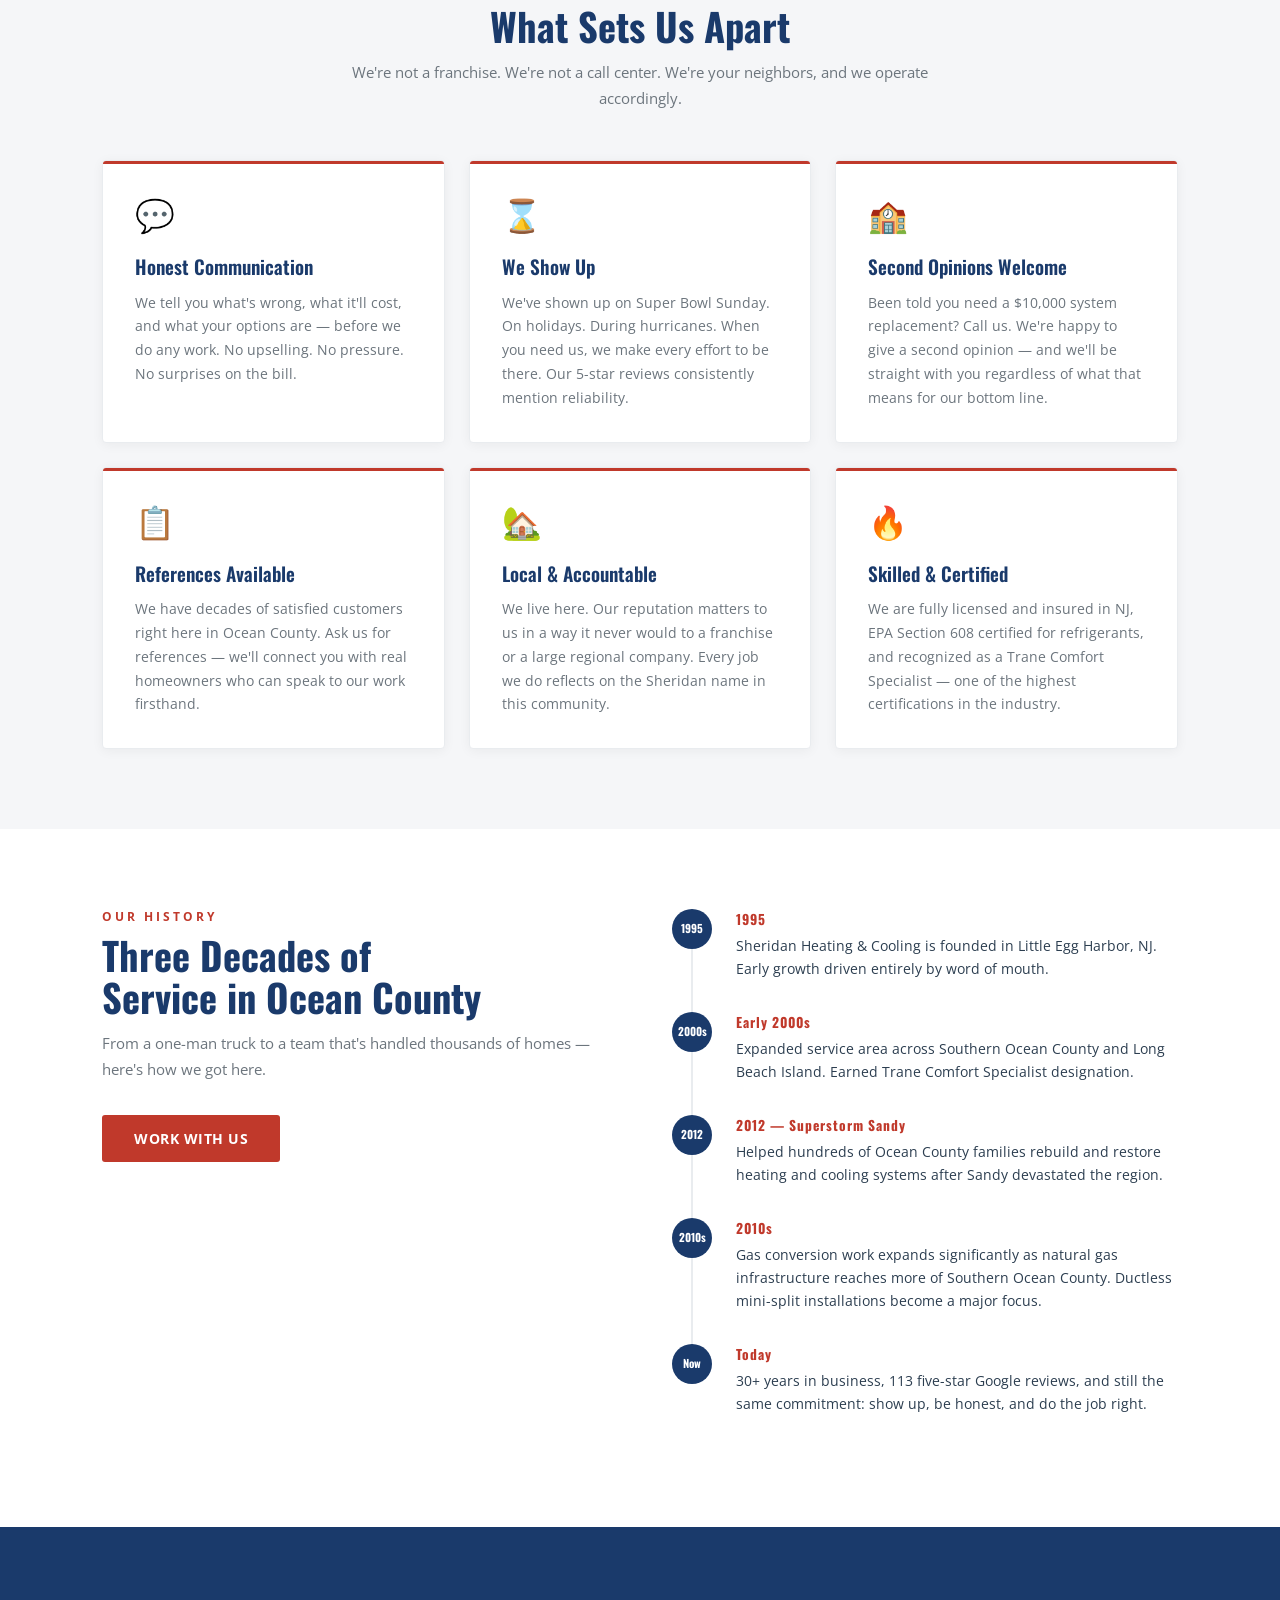
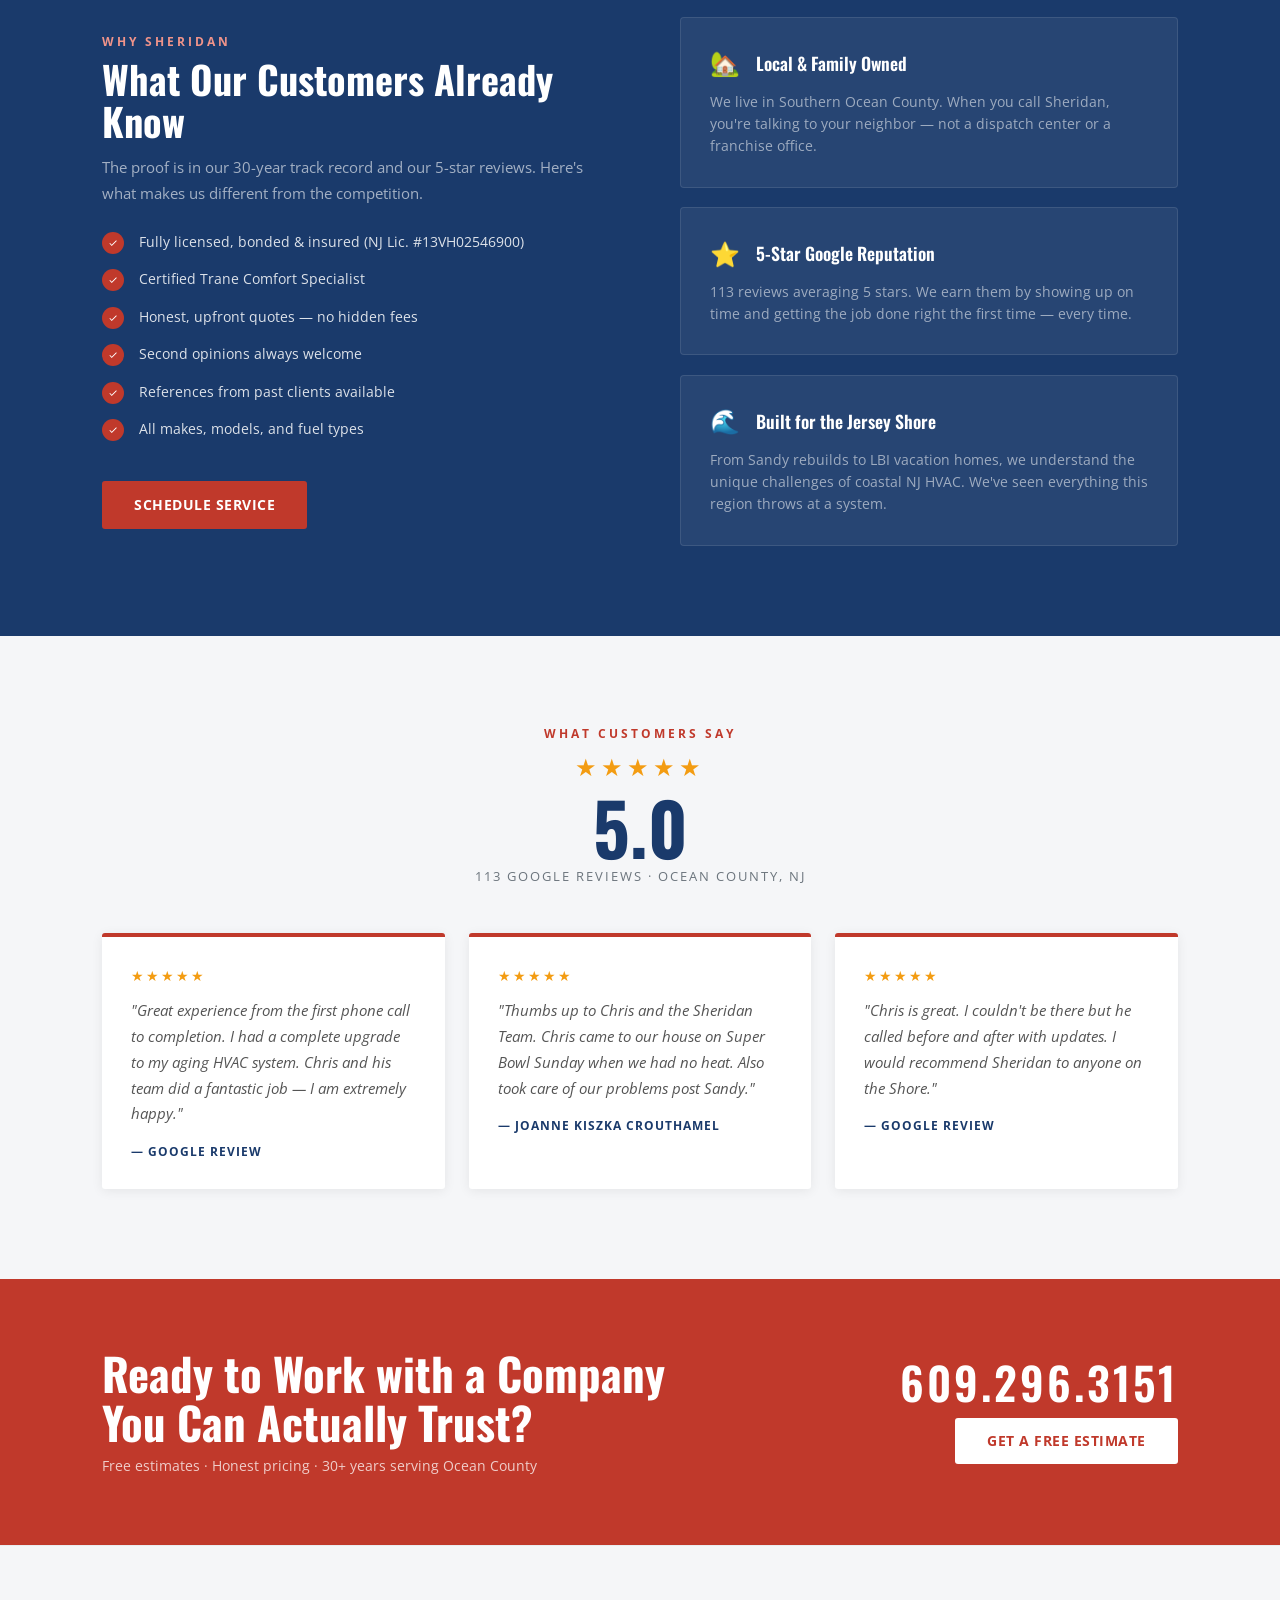
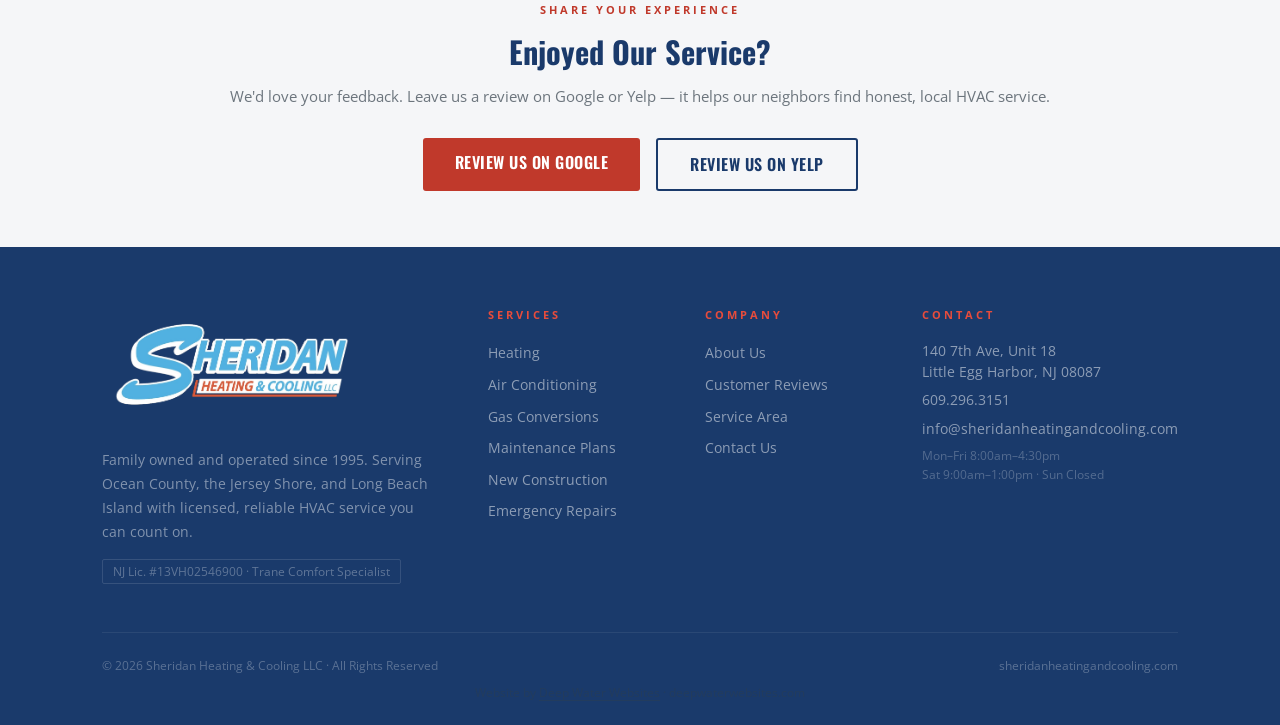
==== commit 14d82590: "Add Deep Water Websites footer credit across all pages" ====
--- a/about.html
+++ b/about.html
@@ -295,6 +295,8 @@
     <p>&copy; 2026 Sheridan Heating &amp; Cooling LLC &middot; All Rights Reserved</p>
     <p>sheridanheatingandcooling.com</p>
   </div>
+
+  <div style="text-align:center;padding:0.6rem 0 0;font-size:12px;opacity:0.5;font-family:inherit;">Website by <a href="https://www.deepwaterwebsites.com" target="_blank" rel="noopener noreferrer" style="color:inherit;text-decoration:underline;text-underline-offset:3px;">Deep Water Websites</a> &middot; deepwaterwebsites.com</div>
 </footer>
 
 <script src="main.js"></script>
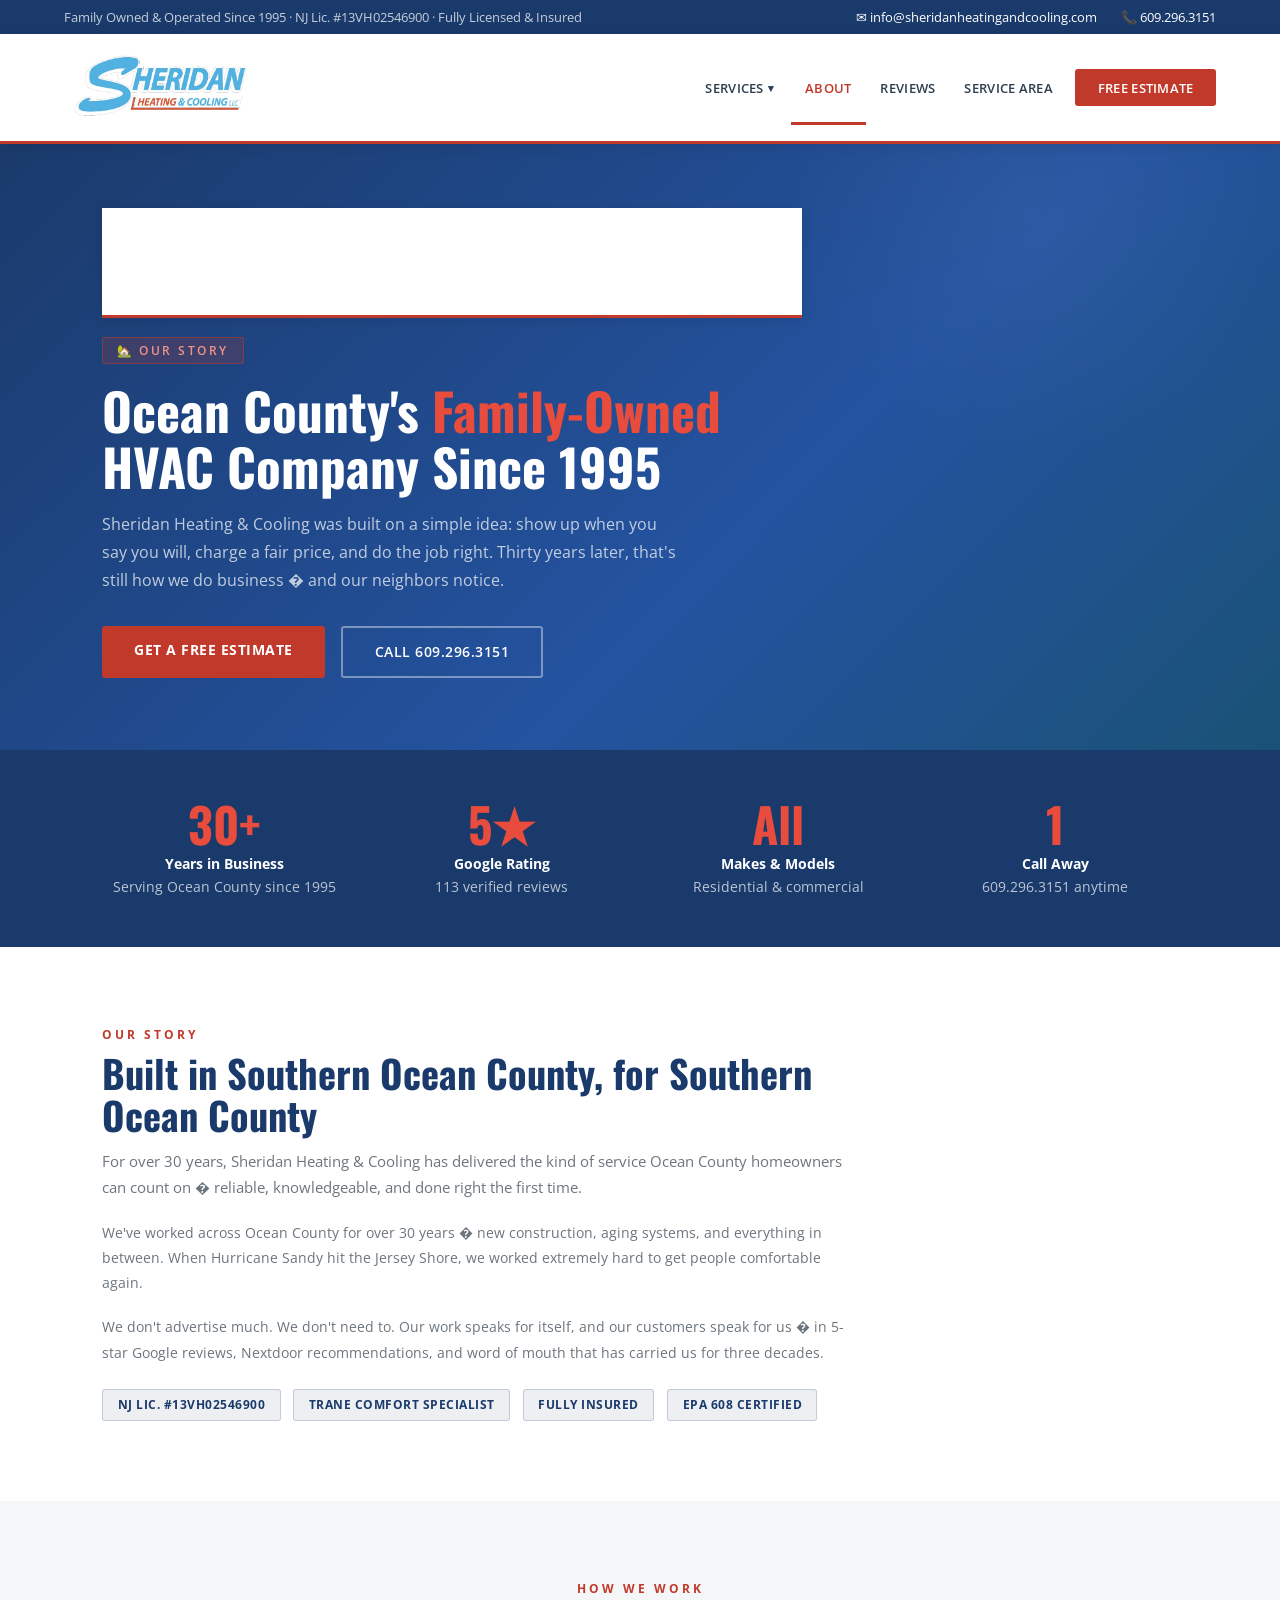
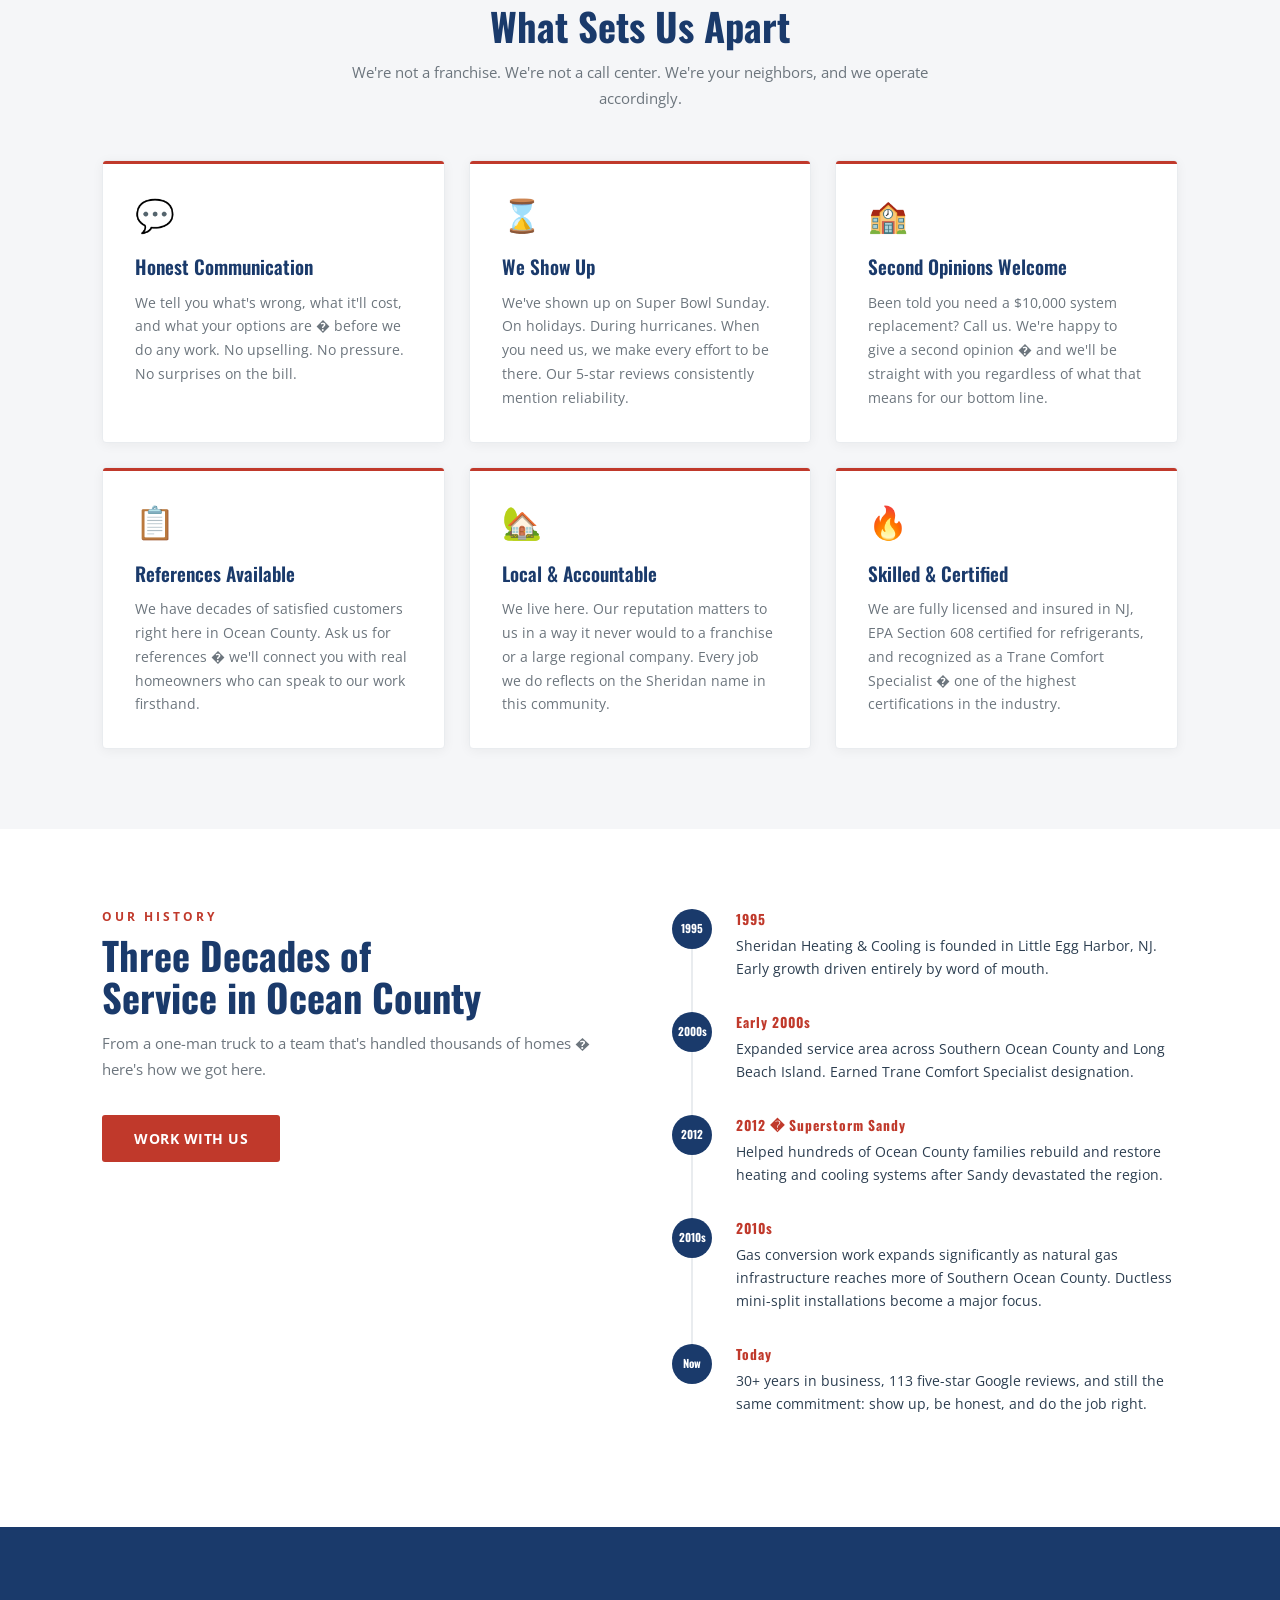
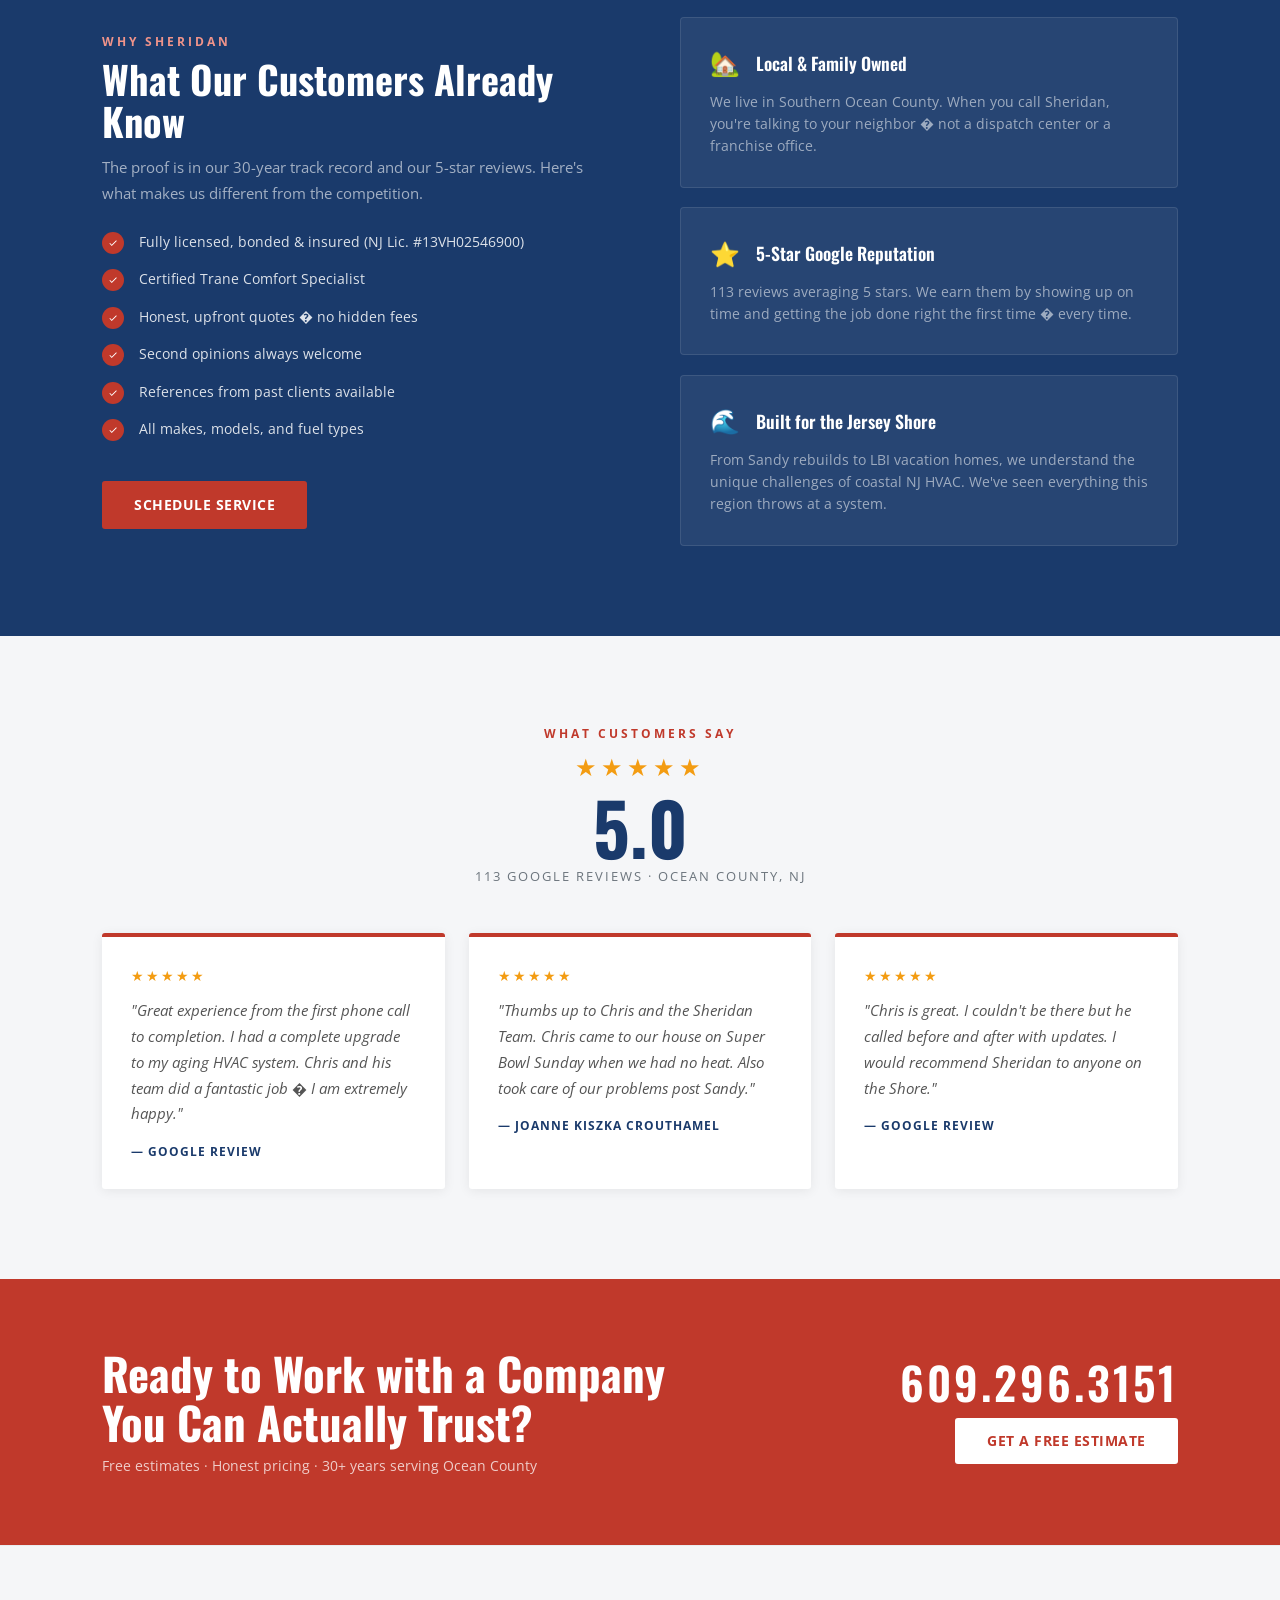
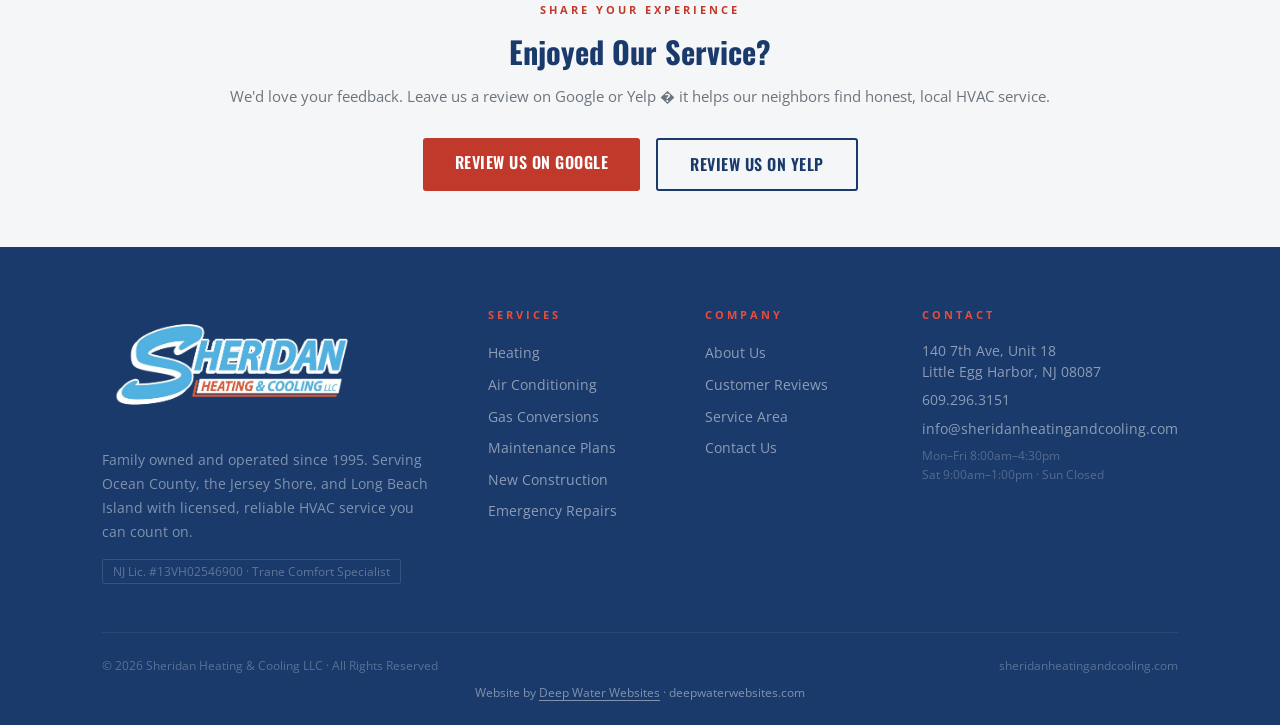
==== commit dbeb84fb: "Fix footer credit text color for visibility on dark backgrounds" ====
--- a/about.html
+++ b/about.html
@@ -1,10 +1,10 @@
-﻿<!DOCTYPE html>
+<!DOCTYPE html>
 <html lang="en">
 <head>
 <meta charset="UTF-8">
 <meta name="viewport" content="width=device-width, initial-scale=1.0">
 <title>About Sheridan Heating &amp; Cooling | Ocean County NJ HVAC Since 1995</title>
-<meta name="description" content="Learn about Sheridan Heating &amp; Cooling — Ocean County's family-owned HVAC company since 1995. Licensed, insured, 5-star rated, and committed to honest service.">
+<meta name="description" content="Learn about Sheridan Heating &amp; Cooling � Ocean County's family-owned HVAC company since 1995. Licensed, insured, 5-star rated, and committed to honest service.">
 <meta property="og:title" content="About Sheridan Heating &amp; Cooling | Ocean County NJ">
 <meta property="og:description" content="Family-owned HVAC since 1995. 5-star rated. Trane Comfort Specialist. Serving Ocean County and the Jersey Shore with honest, reliable service.">
 <meta property="og:type" content="website">
@@ -59,7 +59,7 @@
     </nav>
     <div class="page-hero-tag">&#127969; Our Story</div>
     <h1 class="page-hero-title">Ocean County's <span class="red">Family-Owned</span><br>HVAC Company Since 1995</h1>
-    <p class="page-hero-desc">Sheridan Heating &amp; Cooling was built on a simple idea: show up when you say you will, charge a fair price, and do the job right. Thirty years later, that's still how we do business — and our neighbors notice.</p>
+    <p class="page-hero-desc">Sheridan Heating &amp; Cooling was built on a simple idea: show up when you say you will, charge a fair price, and do the job right. Thirty years later, that's still how we do business � and our neighbors notice.</p>
     <div class="page-hero-btns">
       <a href="contact.html" class="btn-red">Get a Free Estimate</a>
       <a href="tel:6092963151" class="btn-outline-white">Call 609.296.3151</a>
@@ -92,9 +92,9 @@
   <div style="max-width:760px;">
     <div class="section-tag">Our Story</div>
     <h2 class="section-title">Built in Southern Ocean County, for Southern Ocean County</h2>
-    <p class="section-sub" style="margin-bottom:1.2rem;">For over 30 years, Sheridan Heating &amp; Cooling has delivered the kind of service Ocean County homeowners can count on — reliable, knowledgeable, and done right the first time.</p>
-    <p style="font-size:0.9rem;color:var(--gray);line-height:1.75;margin-bottom:1.2rem;">We've worked across Ocean County for over 30 years — new construction, aging systems, and everything in between. When Hurricane Sandy hit the Jersey Shore, we worked extremely hard to get people comfortable again.</p>
-    <p style="font-size:0.9rem;color:var(--gray);line-height:1.75;margin-bottom:1.5rem;">We don't advertise much. We don't need to. Our work speaks for itself, and our customers speak for us — in 5-star Google reviews, Nextdoor recommendations, and word of mouth that has carried us for three decades.</p>
+    <p class="section-sub" style="margin-bottom:1.2rem;">For over 30 years, Sheridan Heating &amp; Cooling has delivered the kind of service Ocean County homeowners can count on � reliable, knowledgeable, and done right the first time.</p>
+    <p style="font-size:0.9rem;color:var(--gray);line-height:1.75;margin-bottom:1.2rem;">We've worked across Ocean County for over 30 years � new construction, aging systems, and everything in between. When Hurricane Sandy hit the Jersey Shore, we worked extremely hard to get people comfortable again.</p>
+    <p style="font-size:0.9rem;color:var(--gray);line-height:1.75;margin-bottom:1.5rem;">We don't advertise much. We don't need to. Our work speaks for itself, and our customers speak for us � in 5-star Google reviews, Nextdoor recommendations, and word of mouth that has carried us for three decades.</p>
     <div class="cert-row">
       <span class="cert-badge">NJ Lic. #13VH02546900</span>
       <span class="cert-badge">Trane Comfort Specialist</span>
@@ -115,7 +115,7 @@
     <div class="detail-card">
       <div class="detail-card-icon">&#128172;</div>
       <div class="detail-card-title">Honest Communication</div>
-      <p class="detail-card-text">We tell you what's wrong, what it'll cost, and what your options are — before we do any work. No upselling. No pressure. No surprises on the bill.</p>
+      <p class="detail-card-text">We tell you what's wrong, what it'll cost, and what your options are � before we do any work. No upselling. No pressure. No surprises on the bill.</p>
     </div>
     <div class="detail-card">
       <div class="detail-card-icon">&#8987;</div>
@@ -125,12 +125,12 @@
     <div class="detail-card">
       <div class="detail-card-icon">&#127979;</div>
       <div class="detail-card-title">Second Opinions Welcome</div>
-      <p class="detail-card-text">Been told you need a $10,000 system replacement? Call us. We're happy to give a second opinion — and we'll be straight with you regardless of what that means for our bottom line.</p>
+      <p class="detail-card-text">Been told you need a $10,000 system replacement? Call us. We're happy to give a second opinion � and we'll be straight with you regardless of what that means for our bottom line.</p>
     </div>
     <div class="detail-card">
       <div class="detail-card-icon">&#128203;</div>
       <div class="detail-card-title">References Available</div>
-      <p class="detail-card-text">We have decades of satisfied customers right here in Ocean County. Ask us for references — we'll connect you with real homeowners who can speak to our work firsthand.</p>
+      <p class="detail-card-text">We have decades of satisfied customers right here in Ocean County. Ask us for references � we'll connect you with real homeowners who can speak to our work firsthand.</p>
     </div>
     <div class="detail-card">
       <div class="detail-card-icon">&#127969;</div>
@@ -140,7 +140,7 @@
     <div class="detail-card">
       <div class="detail-card-icon">&#128293;</div>
       <div class="detail-card-title">Skilled &amp; Certified</div>
-      <p class="detail-card-text">We are fully licensed and insured in NJ, EPA Section 608 certified for refrigerants, and recognized as a Trane Comfort Specialist — one of the highest certifications in the industry.</p>
+      <p class="detail-card-text">We are fully licensed and insured in NJ, EPA Section 608 certified for refrigerants, and recognized as a Trane Comfort Specialist � one of the highest certifications in the industry.</p>
     </div>
   </div>
 </section>
@@ -151,7 +151,7 @@
     <div>
       <div class="section-tag">Our History</div>
       <h2 class="section-title">Three Decades of<br>Service in Ocean County</h2>
-      <p class="section-sub" style="margin-bottom:2rem;">From a one-man truck to a team that's handled thousands of homes — here's how we got here.</p>
+      <p class="section-sub" style="margin-bottom:2rem;">From a one-man truck to a team that's handled thousands of homes � here's how we got here.</p>
       <a href="contact.html" class="btn-red">Work With Us</a>
     </div>
     <div class="timeline">
@@ -172,7 +172,7 @@
       <div class="timeline-item">
         <div class="timeline-dot">2012</div>
         <div>
-          <div class="timeline-year">2012 — Superstorm Sandy</div>
+          <div class="timeline-year">2012 � Superstorm Sandy</div>
           <div class="timeline-text">Helped hundreds of Ocean County families rebuild and restore heating and cooling systems after Sandy devastated the region.</div>
         </div>
       </div>
@@ -203,7 +203,7 @@
     <ul class="why-list">
       <li><span class="why-check"><svg viewBox="0 0 24 24"><path d="M9 16.17L4.83 12l-1.42 1.41L9 19 21 7l-1.41-1.41z"/></svg></span>Fully licensed, bonded &amp; insured (NJ Lic. #13VH02546900)</li>
       <li><span class="why-check"><svg viewBox="0 0 24 24"><path d="M9 16.17L4.83 12l-1.42 1.41L9 19 21 7l-1.41-1.41z"/></svg></span>Certified Trane Comfort Specialist</li>
-      <li><span class="why-check"><svg viewBox="0 0 24 24"><path d="M9 16.17L4.83 12l-1.42 1.41L9 19 21 7l-1.41-1.41z"/></svg></span>Honest, upfront quotes — no hidden fees</li>
+      <li><span class="why-check"><svg viewBox="0 0 24 24"><path d="M9 16.17L4.83 12l-1.42 1.41L9 19 21 7l-1.41-1.41z"/></svg></span>Honest, upfront quotes � no hidden fees</li>
       <li><span class="why-check"><svg viewBox="0 0 24 24"><path d="M9 16.17L4.83 12l-1.42 1.41L9 19 21 7l-1.41-1.41z"/></svg></span>Second opinions always welcome</li>
       <li><span class="why-check"><svg viewBox="0 0 24 24"><path d="M9 16.17L4.83 12l-1.42 1.41L9 19 21 7l-1.41-1.41z"/></svg></span>References from past clients available</li>
       <li><span class="why-check"><svg viewBox="0 0 24 24"><path d="M9 16.17L4.83 12l-1.42 1.41L9 19 21 7l-1.41-1.41z"/></svg></span>All makes, models, and fuel types</li>
@@ -211,8 +211,8 @@
     <a href="contact.html" class="btn-red">Schedule Service</a>
   </div>
   <div class="why-right">
-    <div class="why-card"><div class="why-card-head"><span class="why-card-icon">&#127969;</span><span class="why-card-title">Local &amp; Family Owned</span></div><p class="why-card-text">We live in Southern Ocean County. When you call Sheridan, you're talking to your neighbor — not a dispatch center or a franchise office.</p></div>
-    <div class="why-card"><div class="why-card-head"><span class="why-card-icon">&#11088;</span><span class="why-card-title">5-Star Google Reputation</span></div><p class="why-card-text">113 reviews averaging 5 stars. We earn them by showing up on time and getting the job done right the first time — every time.</p></div>
+    <div class="why-card"><div class="why-card-head"><span class="why-card-icon">&#127969;</span><span class="why-card-title">Local &amp; Family Owned</span></div><p class="why-card-text">We live in Southern Ocean County. When you call Sheridan, you're talking to your neighbor � not a dispatch center or a franchise office.</p></div>
+    <div class="why-card"><div class="why-card-head"><span class="why-card-icon">&#11088;</span><span class="why-card-title">5-Star Google Reputation</span></div><p class="why-card-text">113 reviews averaging 5 stars. We earn them by showing up on time and getting the job done right the first time � every time.</p></div>
     <div class="why-card"><div class="why-card-head"><span class="why-card-icon">&#127754;</span><span class="why-card-title">Built for the Jersey Shore</span></div><p class="why-card-text">From Sandy rebuilds to LBI vacation homes, we understand the unique challenges of coastal NJ HVAC. We've seen everything this region throws at a system.</p></div>
   </div>
 </section>
@@ -226,7 +226,7 @@
     <div class="rating-info">113 Google Reviews &middot; Ocean County, NJ</div>
   </div>
   <div class="reviews-grid">
-    <div class="review-card"><div class="rev-stars">&#9733;&#9733;&#9733;&#9733;&#9733;</div><p class="rev-text">"Great experience from the first phone call to completion. I had a complete upgrade to my aging HVAC system. Chris and his team did a fantastic job — I am extremely happy."</p><div class="rev-author">&mdash; Google Review</div></div>
+    <div class="review-card"><div class="rev-stars">&#9733;&#9733;&#9733;&#9733;&#9733;</div><p class="rev-text">"Great experience from the first phone call to completion. I had a complete upgrade to my aging HVAC system. Chris and his team did a fantastic job � I am extremely happy."</p><div class="rev-author">&mdash; Google Review</div></div>
     <div class="review-card"><div class="rev-stars">&#9733;&#9733;&#9733;&#9733;&#9733;</div><p class="rev-text">"Thumbs up to Chris and the Sheridan Team. Chris came to our house on Super Bowl Sunday when we had no heat. Also took care of our problems post Sandy."</p><div class="rev-author">&mdash; Joanne Kiszka Crouthamel</div></div>
     <div class="review-card"><div class="rev-stars">&#9733;&#9733;&#9733;&#9733;&#9733;</div><p class="rev-text">"Chris is great. I couldn't be there but he called before and after with updates. I would recommend Sheridan to anyone on the Shore."</p><div class="rev-author">&mdash; Google Review</div></div>
   </div>
@@ -248,7 +248,7 @@
 <section class="review-cta">
   <div class="review-cta-tag">Share Your Experience</div>
   <h2>Enjoyed Our Service?</h2>
-  <p>We'd love your feedback. Leave us a review on Google or Yelp — it helps our neighbors find honest, local HVAC service.</p>
+  <p>We'd love your feedback. Leave us a review on Google or Yelp � it helps our neighbors find honest, local HVAC service.</p>
   <div class="review-cta-btns">
     <a href="https://www.google.com/search?q=sheridan+heating+and+cooling#lrd=0x89c103b0e59c5ead:0x5eaaf0126b35af16,3,,,," class="btn-review-google" target="_blank" rel="noopener">Review Us on Google</a>
     <a href="https://www.yelp.com/biz/sheridan-heating-and-cooling-little-egg-harbor-2" class="btn-review-yelp" target="_blank" rel="noopener">Review Us on Yelp</a>
@@ -296,7 +296,7 @@
     <p>sheridanheatingandcooling.com</p>
   </div>
 
-  <div style="text-align:center;padding:0.6rem 0 0;font-size:12px;opacity:0.5;font-family:inherit;">Website by <a href="https://www.deepwaterwebsites.com" target="_blank" rel="noopener noreferrer" style="color:inherit;text-decoration:underline;text-underline-offset:3px;">Deep Water Websites</a> &middot; deepwaterwebsites.com</div>
+  <div style="text-align:center;padding:0.6rem 0 0;font-size:12px;color:rgba(255,255,255,0.45);font-family:inherit;">Website by <a href="https://www.deepwaterwebsites.com" target="_blank" rel="noopener noreferrer" style="color:rgba(255,255,255,0.45);text-decoration:underline;text-underline-offset:3px;">Deep Water Websites</a> &middot; deepwaterwebsites.com</div>
 </footer>
 
 <script src="main.js"></script>
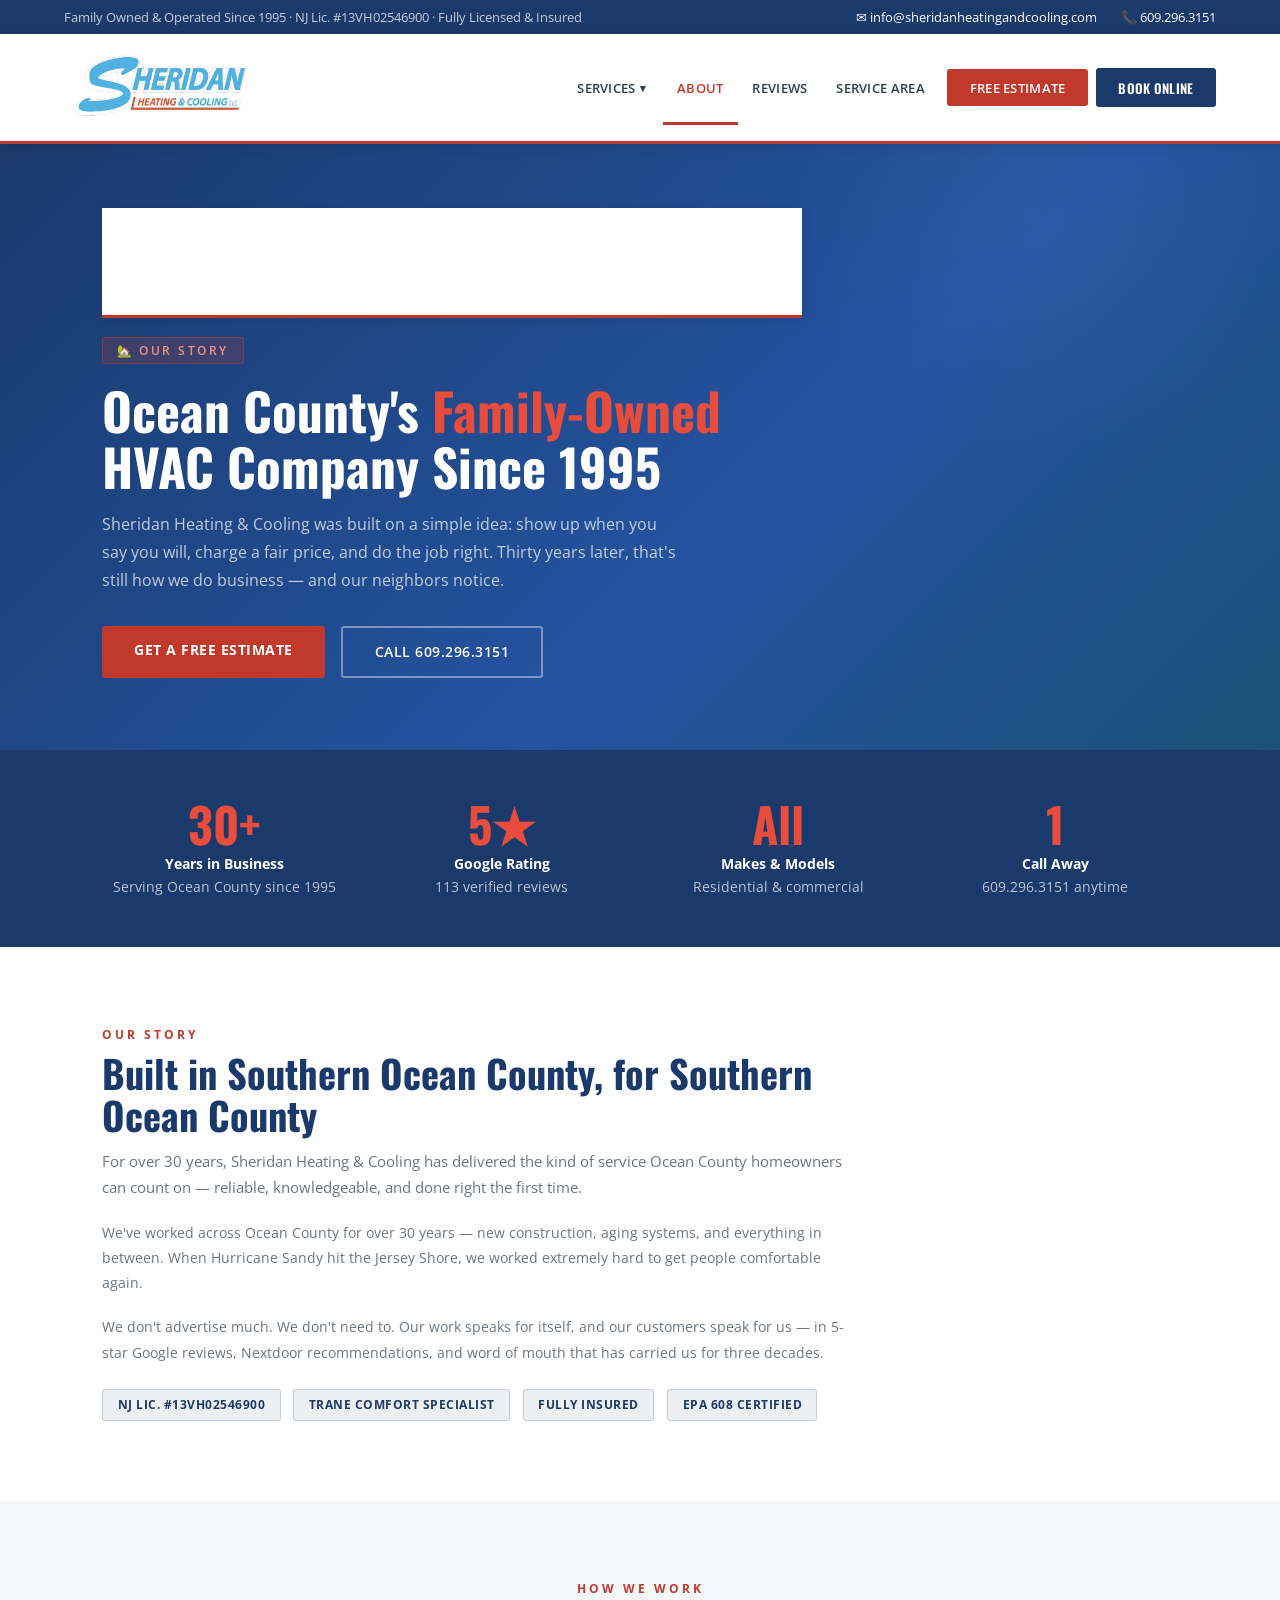
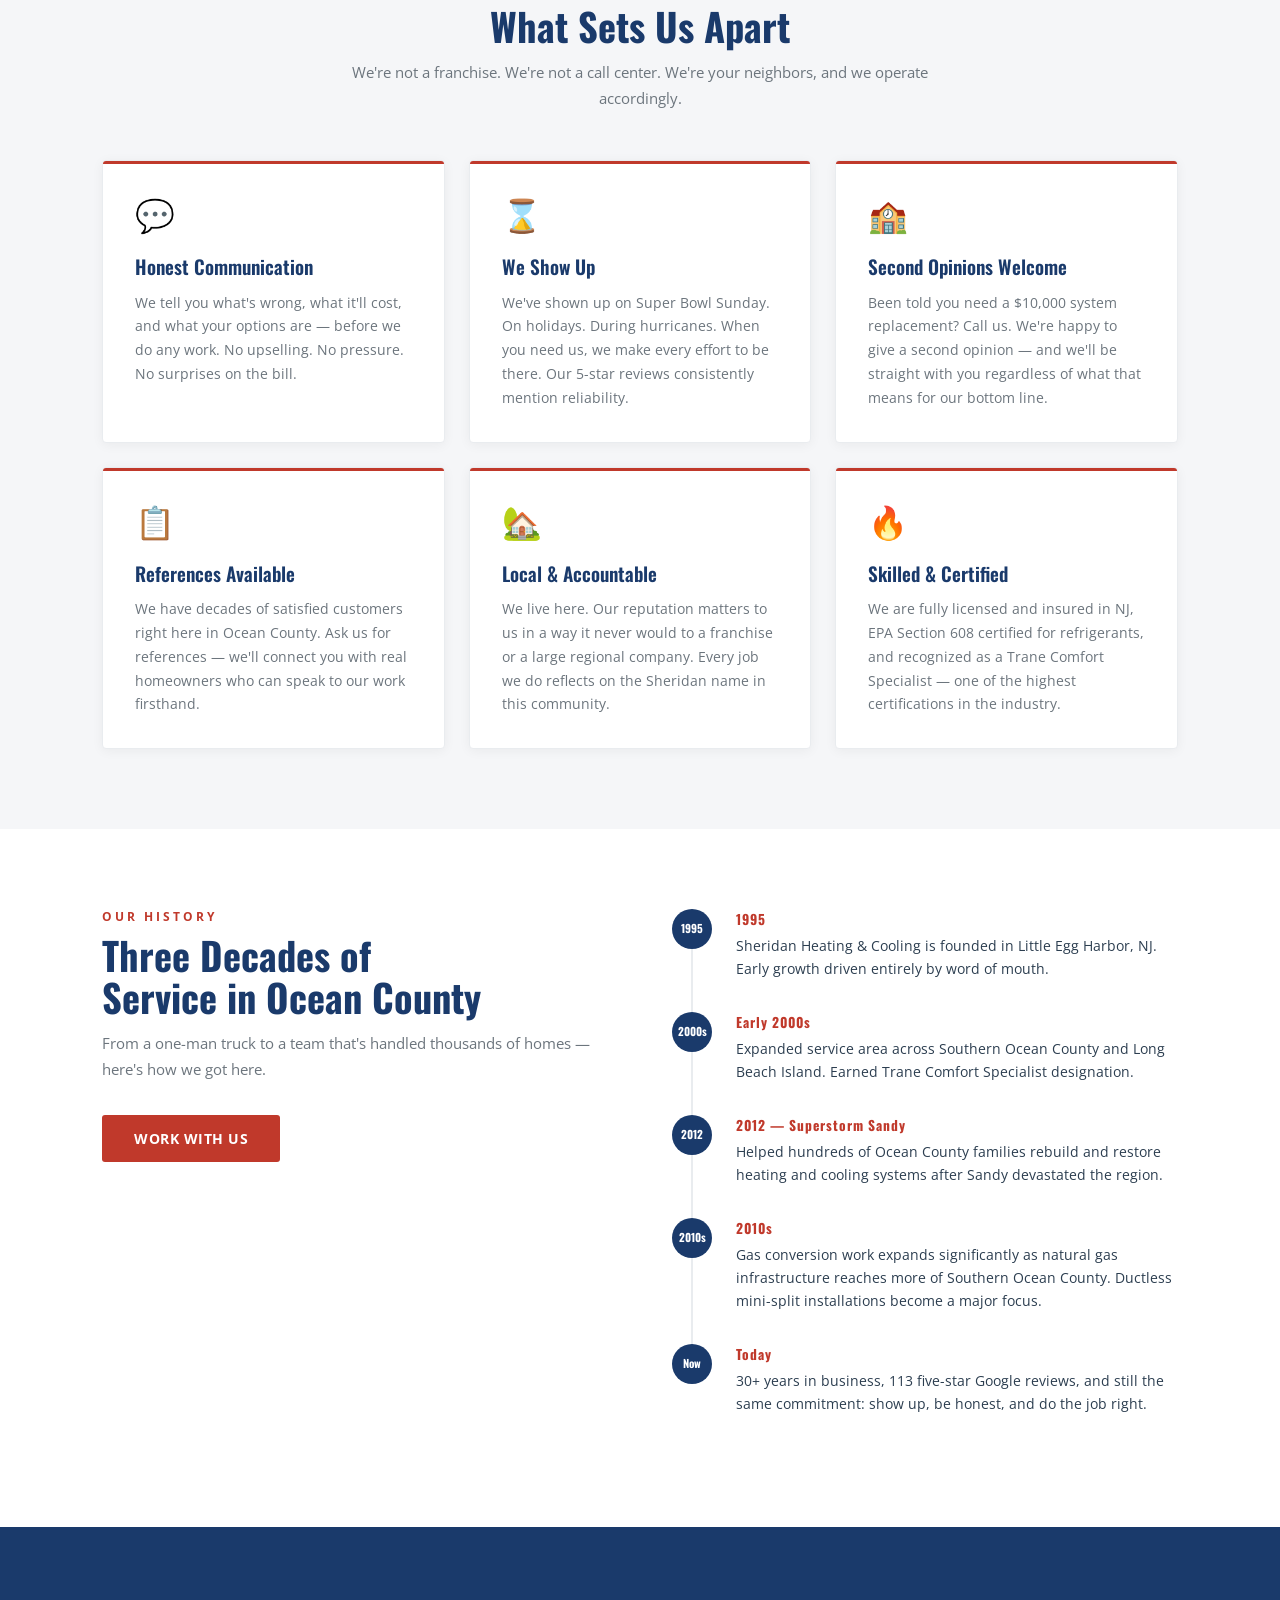
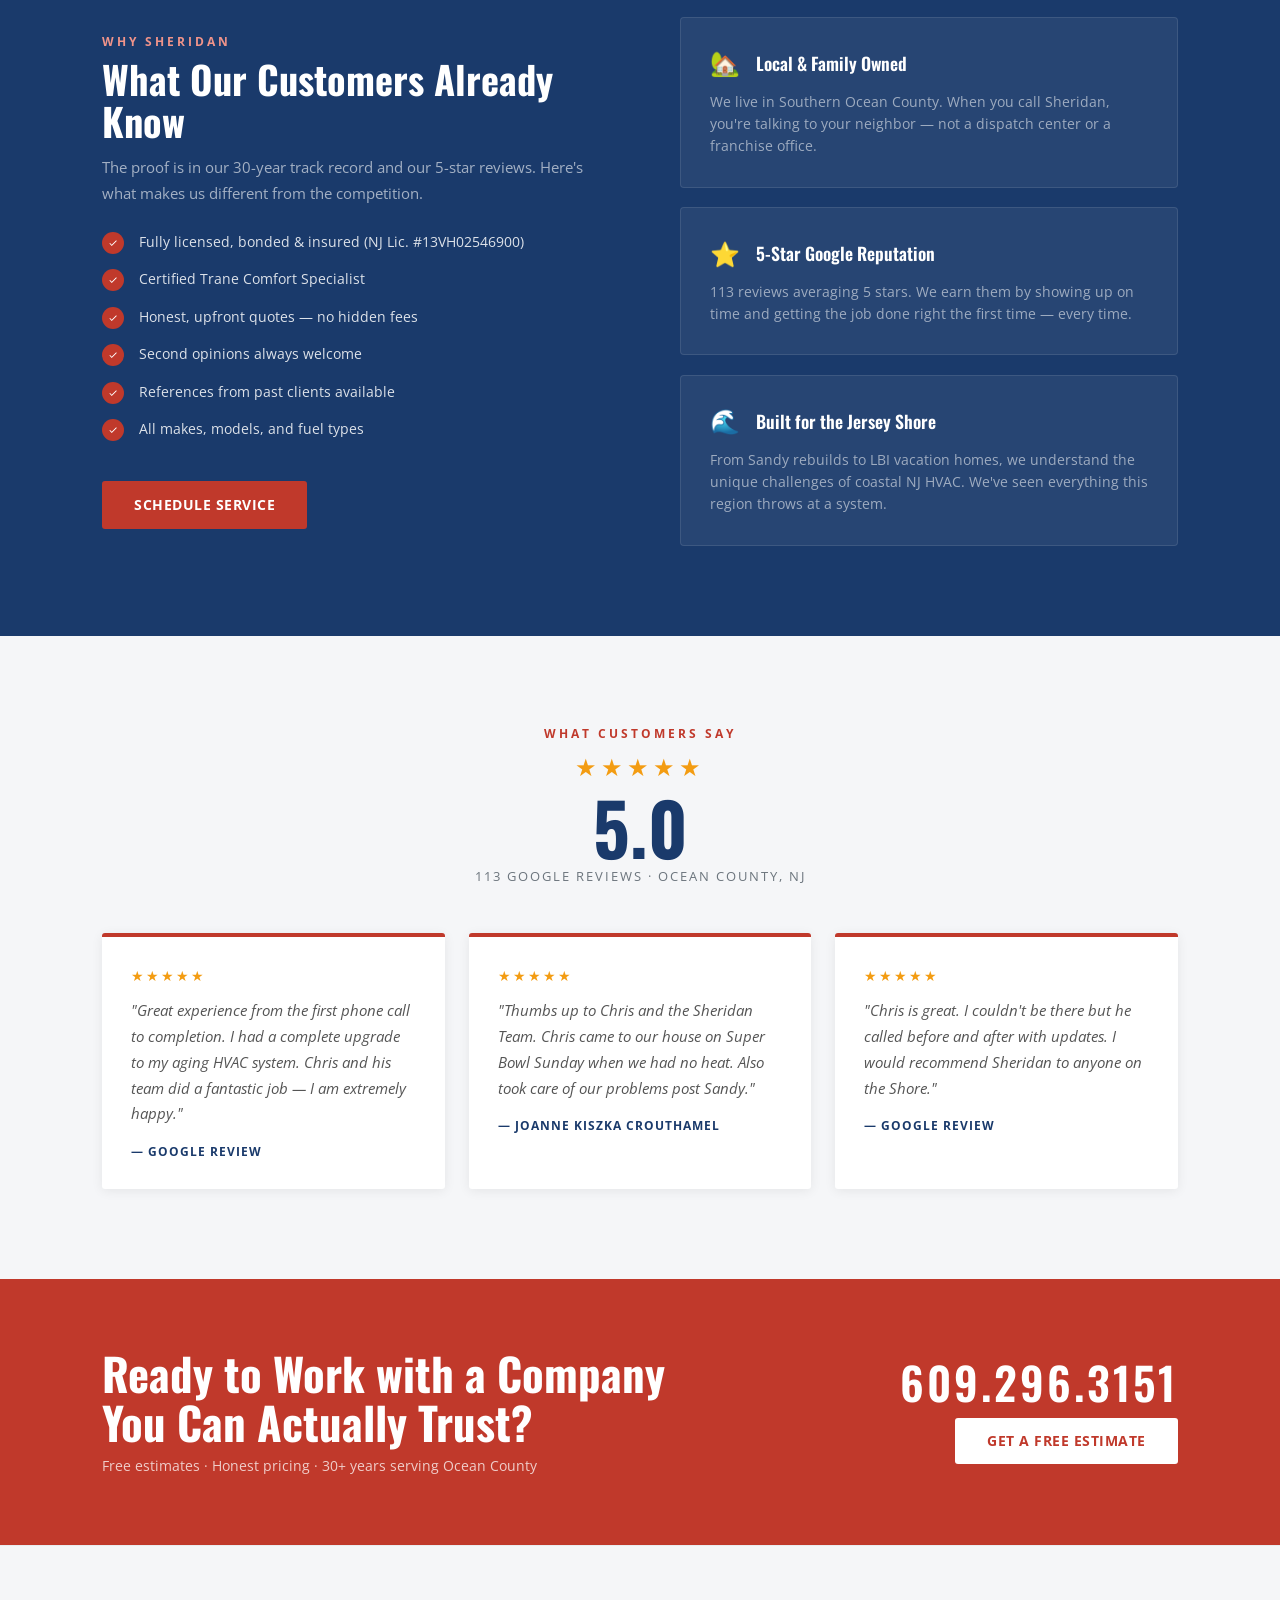
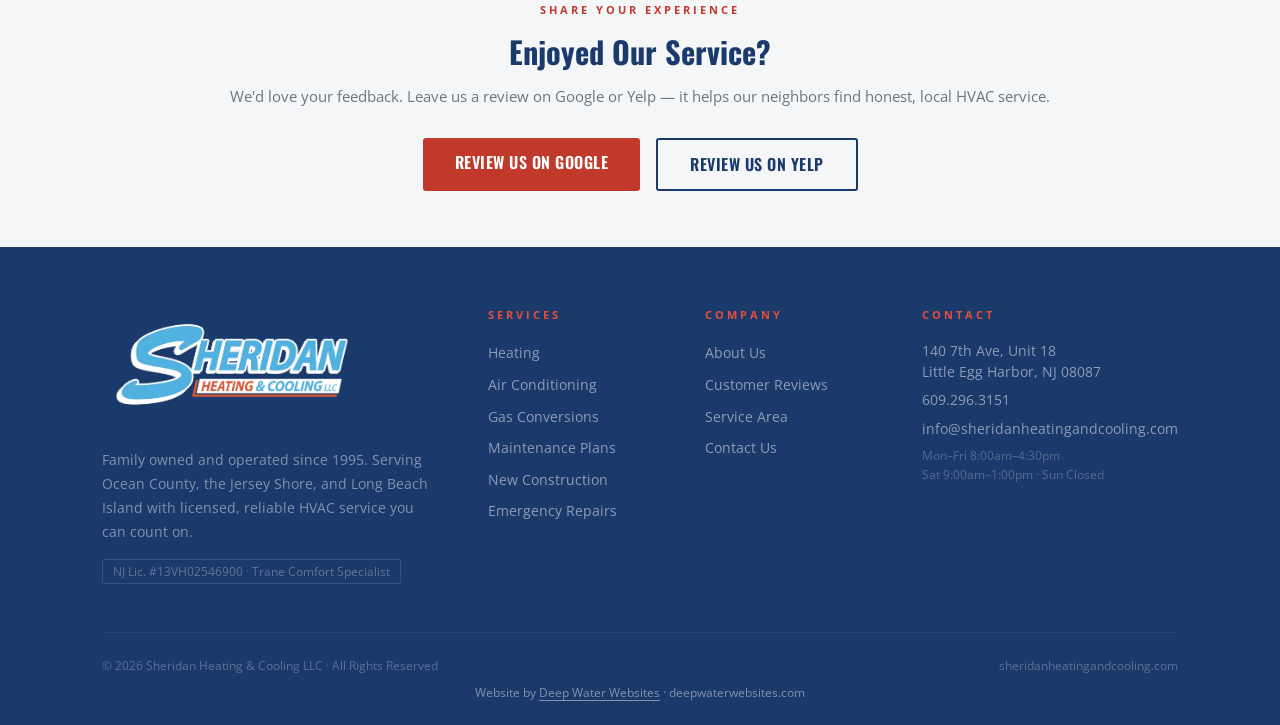
==== commit 9cf0b8ec: "Add Housecall Pro online booking widget sitewide; fix encoding errors - Add HCP Book Online button t" ====
--- a/about.html
+++ b/about.html
@@ -4,7 +4,7 @@
 <meta charset="UTF-8">
 <meta name="viewport" content="width=device-width, initial-scale=1.0">
 <title>About Sheridan Heating &amp; Cooling | Ocean County NJ HVAC Since 1995</title>
-<meta name="description" content="Learn about Sheridan Heating &amp; Cooling � Ocean County's family-owned HVAC company since 1995. Licensed, insured, 5-star rated, and committed to honest service.">
+<meta name="description" content="Learn about Sheridan Heating &amp; Cooling &mdash; Ocean County's family-owned HVAC company since 1995. Licensed, insured, 5-star rated, and committed to honest service.">
 <meta property="og:title" content="About Sheridan Heating &amp; Cooling | Ocean County NJ">
 <meta property="og:description" content="Family-owned HVAC since 1995. 5-star rated. Trane Comfort Specialist. Serving Ocean County and the Jersey Shore with honest, reliable service.">
 <meta property="og:type" content="website">
@@ -46,6 +46,7 @@
     <li><a href="index.html#reviews">Reviews</a></li>
     <li><a href="index.html#areas">Service Area</a></li>
     <li><a href="contact.html" class="nav-cta">Free Estimate</a></li>
+    <li><button data-token="6378e076b99441e7b94f69a7d30761b2" data-orgname="Sheridan-Heating-and-Cooling-LLC" class="hcp-button nav-book" onClick="HCPWidget.openModal()">Book Online</button></li>
   </ul>
 </nav>
 
@@ -59,7 +60,7 @@
     </nav>
     <div class="page-hero-tag">&#127969; Our Story</div>
     <h1 class="page-hero-title">Ocean County's <span class="red">Family-Owned</span><br>HVAC Company Since 1995</h1>
-    <p class="page-hero-desc">Sheridan Heating &amp; Cooling was built on a simple idea: show up when you say you will, charge a fair price, and do the job right. Thirty years later, that's still how we do business � and our neighbors notice.</p>
+    <p class="page-hero-desc">Sheridan Heating &amp; Cooling was built on a simple idea: show up when you say you will, charge a fair price, and do the job right. Thirty years later, that's still how we do business &mdash; and our neighbors notice.</p>
     <div class="page-hero-btns">
       <a href="contact.html" class="btn-red">Get a Free Estimate</a>
       <a href="tel:6092963151" class="btn-outline-white">Call 609.296.3151</a>
@@ -92,9 +93,9 @@
   <div style="max-width:760px;">
     <div class="section-tag">Our Story</div>
     <h2 class="section-title">Built in Southern Ocean County, for Southern Ocean County</h2>
-    <p class="section-sub" style="margin-bottom:1.2rem;">For over 30 years, Sheridan Heating &amp; Cooling has delivered the kind of service Ocean County homeowners can count on � reliable, knowledgeable, and done right the first time.</p>
-    <p style="font-size:0.9rem;color:var(--gray);line-height:1.75;margin-bottom:1.2rem;">We've worked across Ocean County for over 30 years � new construction, aging systems, and everything in between. When Hurricane Sandy hit the Jersey Shore, we worked extremely hard to get people comfortable again.</p>
-    <p style="font-size:0.9rem;color:var(--gray);line-height:1.75;margin-bottom:1.5rem;">We don't advertise much. We don't need to. Our work speaks for itself, and our customers speak for us � in 5-star Google reviews, Nextdoor recommendations, and word of mouth that has carried us for three decades.</p>
+    <p class="section-sub" style="margin-bottom:1.2rem;">For over 30 years, Sheridan Heating &amp; Cooling has delivered the kind of service Ocean County homeowners can count on &mdash; reliable, knowledgeable, and done right the first time.</p>
+    <p style="font-size:0.9rem;color:var(--gray);line-height:1.75;margin-bottom:1.2rem;">We've worked across Ocean County for over 30 years &mdash; new construction, aging systems, and everything in between. When Hurricane Sandy hit the Jersey Shore, we worked extremely hard to get people comfortable again.</p>
+    <p style="font-size:0.9rem;color:var(--gray);line-height:1.75;margin-bottom:1.5rem;">We don't advertise much. We don't need to. Our work speaks for itself, and our customers speak for us &mdash; in 5-star Google reviews, Nextdoor recommendations, and word of mouth that has carried us for three decades.</p>
     <div class="cert-row">
       <span class="cert-badge">NJ Lic. #13VH02546900</span>
       <span class="cert-badge">Trane Comfort Specialist</span>
@@ -115,7 +116,7 @@
     <div class="detail-card">
       <div class="detail-card-icon">&#128172;</div>
       <div class="detail-card-title">Honest Communication</div>
-      <p class="detail-card-text">We tell you what's wrong, what it'll cost, and what your options are � before we do any work. No upselling. No pressure. No surprises on the bill.</p>
+      <p class="detail-card-text">We tell you what's wrong, what it'll cost, and what your options are &mdash; before we do any work. No upselling. No pressure. No surprises on the bill.</p>
     </div>
     <div class="detail-card">
       <div class="detail-card-icon">&#8987;</div>
@@ -125,12 +126,12 @@
     <div class="detail-card">
       <div class="detail-card-icon">&#127979;</div>
       <div class="detail-card-title">Second Opinions Welcome</div>
-      <p class="detail-card-text">Been told you need a $10,000 system replacement? Call us. We're happy to give a second opinion � and we'll be straight with you regardless of what that means for our bottom line.</p>
+      <p class="detail-card-text">Been told you need a $10,000 system replacement? Call us. We're happy to give a second opinion &mdash; and we'll be straight with you regardless of what that means for our bottom line.</p>
     </div>
     <div class="detail-card">
       <div class="detail-card-icon">&#128203;</div>
       <div class="detail-card-title">References Available</div>
-      <p class="detail-card-text">We have decades of satisfied customers right here in Ocean County. Ask us for references � we'll connect you with real homeowners who can speak to our work firsthand.</p>
+      <p class="detail-card-text">We have decades of satisfied customers right here in Ocean County. Ask us for references &mdash; we'll connect you with real homeowners who can speak to our work firsthand.</p>
     </div>
     <div class="detail-card">
       <div class="detail-card-icon">&#127969;</div>
@@ -140,7 +141,7 @@
     <div class="detail-card">
       <div class="detail-card-icon">&#128293;</div>
       <div class="detail-card-title">Skilled &amp; Certified</div>
-      <p class="detail-card-text">We are fully licensed and insured in NJ, EPA Section 608 certified for refrigerants, and recognized as a Trane Comfort Specialist � one of the highest certifications in the industry.</p>
+      <p class="detail-card-text">We are fully licensed and insured in NJ, EPA Section 608 certified for refrigerants, and recognized as a Trane Comfort Specialist &mdash; one of the highest certifications in the industry.</p>
     </div>
   </div>
 </section>
@@ -151,7 +152,7 @@
     <div>
       <div class="section-tag">Our History</div>
       <h2 class="section-title">Three Decades of<br>Service in Ocean County</h2>
-      <p class="section-sub" style="margin-bottom:2rem;">From a one-man truck to a team that's handled thousands of homes � here's how we got here.</p>
+      <p class="section-sub" style="margin-bottom:2rem;">From a one-man truck to a team that's handled thousands of homes &mdash; here's how we got here.</p>
       <a href="contact.html" class="btn-red">Work With Us</a>
     </div>
     <div class="timeline">
@@ -172,7 +173,7 @@
       <div class="timeline-item">
         <div class="timeline-dot">2012</div>
         <div>
-          <div class="timeline-year">2012 � Superstorm Sandy</div>
+          <div class="timeline-year">2012 &mdash; Superstorm Sandy</div>
           <div class="timeline-text">Helped hundreds of Ocean County families rebuild and restore heating and cooling systems after Sandy devastated the region.</div>
         </div>
       </div>
@@ -203,7 +204,7 @@
     <ul class="why-list">
       <li><span class="why-check"><svg viewBox="0 0 24 24"><path d="M9 16.17L4.83 12l-1.42 1.41L9 19 21 7l-1.41-1.41z"/></svg></span>Fully licensed, bonded &amp; insured (NJ Lic. #13VH02546900)</li>
       <li><span class="why-check"><svg viewBox="0 0 24 24"><path d="M9 16.17L4.83 12l-1.42 1.41L9 19 21 7l-1.41-1.41z"/></svg></span>Certified Trane Comfort Specialist</li>
-      <li><span class="why-check"><svg viewBox="0 0 24 24"><path d="M9 16.17L4.83 12l-1.42 1.41L9 19 21 7l-1.41-1.41z"/></svg></span>Honest, upfront quotes � no hidden fees</li>
+      <li><span class="why-check"><svg viewBox="0 0 24 24"><path d="M9 16.17L4.83 12l-1.42 1.41L9 19 21 7l-1.41-1.41z"/></svg></span>Honest, upfront quotes &mdash; no hidden fees</li>
       <li><span class="why-check"><svg viewBox="0 0 24 24"><path d="M9 16.17L4.83 12l-1.42 1.41L9 19 21 7l-1.41-1.41z"/></svg></span>Second opinions always welcome</li>
       <li><span class="why-check"><svg viewBox="0 0 24 24"><path d="M9 16.17L4.83 12l-1.42 1.41L9 19 21 7l-1.41-1.41z"/></svg></span>References from past clients available</li>
       <li><span class="why-check"><svg viewBox="0 0 24 24"><path d="M9 16.17L4.83 12l-1.42 1.41L9 19 21 7l-1.41-1.41z"/></svg></span>All makes, models, and fuel types</li>
@@ -211,8 +212,8 @@
     <a href="contact.html" class="btn-red">Schedule Service</a>
   </div>
   <div class="why-right">
-    <div class="why-card"><div class="why-card-head"><span class="why-card-icon">&#127969;</span><span class="why-card-title">Local &amp; Family Owned</span></div><p class="why-card-text">We live in Southern Ocean County. When you call Sheridan, you're talking to your neighbor � not a dispatch center or a franchise office.</p></div>
-    <div class="why-card"><div class="why-card-head"><span class="why-card-icon">&#11088;</span><span class="why-card-title">5-Star Google Reputation</span></div><p class="why-card-text">113 reviews averaging 5 stars. We earn them by showing up on time and getting the job done right the first time � every time.</p></div>
+    <div class="why-card"><div class="why-card-head"><span class="why-card-icon">&#127969;</span><span class="why-card-title">Local &amp; Family Owned</span></div><p class="why-card-text">We live in Southern Ocean County. When you call Sheridan, you're talking to your neighbor &mdash; not a dispatch center or a franchise office.</p></div>
+    <div class="why-card"><div class="why-card-head"><span class="why-card-icon">&#11088;</span><span class="why-card-title">5-Star Google Reputation</span></div><p class="why-card-text">113 reviews averaging 5 stars. We earn them by showing up on time and getting the job done right the first time &mdash; every time.</p></div>
     <div class="why-card"><div class="why-card-head"><span class="why-card-icon">&#127754;</span><span class="why-card-title">Built for the Jersey Shore</span></div><p class="why-card-text">From Sandy rebuilds to LBI vacation homes, we understand the unique challenges of coastal NJ HVAC. We've seen everything this region throws at a system.</p></div>
   </div>
 </section>
@@ -226,7 +227,7 @@
     <div class="rating-info">113 Google Reviews &middot; Ocean County, NJ</div>
   </div>
   <div class="reviews-grid">
-    <div class="review-card"><div class="rev-stars">&#9733;&#9733;&#9733;&#9733;&#9733;</div><p class="rev-text">"Great experience from the first phone call to completion. I had a complete upgrade to my aging HVAC system. Chris and his team did a fantastic job � I am extremely happy."</p><div class="rev-author">&mdash; Google Review</div></div>
+    <div class="review-card"><div class="rev-stars">&#9733;&#9733;&#9733;&#9733;&#9733;</div><p class="rev-text">"Great experience from the first phone call to completion. I had a complete upgrade to my aging HVAC system. Chris and his team did a fantastic job &mdash; I am extremely happy."</p><div class="rev-author">&mdash; Google Review</div></div>
     <div class="review-card"><div class="rev-stars">&#9733;&#9733;&#9733;&#9733;&#9733;</div><p class="rev-text">"Thumbs up to Chris and the Sheridan Team. Chris came to our house on Super Bowl Sunday when we had no heat. Also took care of our problems post Sandy."</p><div class="rev-author">&mdash; Joanne Kiszka Crouthamel</div></div>
     <div class="review-card"><div class="rev-stars">&#9733;&#9733;&#9733;&#9733;&#9733;</div><p class="rev-text">"Chris is great. I couldn't be there but he called before and after with updates. I would recommend Sheridan to anyone on the Shore."</p><div class="rev-author">&mdash; Google Review</div></div>
   </div>
@@ -248,7 +249,7 @@
 <section class="review-cta">
   <div class="review-cta-tag">Share Your Experience</div>
   <h2>Enjoyed Our Service?</h2>
-  <p>We'd love your feedback. Leave us a review on Google or Yelp � it helps our neighbors find honest, local HVAC service.</p>
+  <p>We'd love your feedback. Leave us a review on Google or Yelp &mdash; it helps our neighbors find honest, local HVAC service.</p>
   <div class="review-cta-btns">
     <a href="https://www.google.com/search?q=sheridan+heating+and+cooling#lrd=0x89c103b0e59c5ead:0x5eaaf0126b35af16,3,,,," class="btn-review-google" target="_blank" rel="noopener">Review Us on Google</a>
     <a href="https://www.yelp.com/biz/sheridan-heating-and-cooling-little-egg-harbor-2" class="btn-review-yelp" target="_blank" rel="noopener">Review Us on Yelp</a>
@@ -300,5 +301,8 @@
 </footer>
 
 <script src="main.js"></script>
+<!--Start of Housecallpro Online booking script-->
+<script async src="https://online-booking.housecallpro.com/script.js?token=6378e076b99441e7b94f69a7d30761b2&orgName=Sheridan-Heating-and-Cooling-LLC"></script>
+<!--End of Housecallpro Online booking script-->
 </body>
 </html>
--- a/styles.css
+++ b/styles.css
@@ -84,6 +84,26 @@
   border-radius: 3px; border-bottom: none !important; margin-bottom: 0 !important; margin-left: 0.5rem;
 }
 .nav-cta:hover { background: var(--red-dark) !important; }
+
+/* Nav Book Online (HCP) */
+.nav-book {
+  background: var(--blue) !important;
+  color: var(--white) !important;
+  border: none;
+  padding: 0.6rem 1.4rem;
+  height: auto;
+  border-radius: 3px;
+  margin-left: 0.5rem;
+  font-family: 'Oswald', sans-serif;
+  font-size: 0.82rem;
+  font-weight: 600;
+  letter-spacing: 0.3px;
+  text-transform: uppercase;
+  cursor: pointer;
+  transition: background 0.2s;
+  white-space: nowrap;
+}
+.nav-book:hover { background: var(--blue-mid) !important; }
 
 /* Hamburger */
 .nav-toggle {
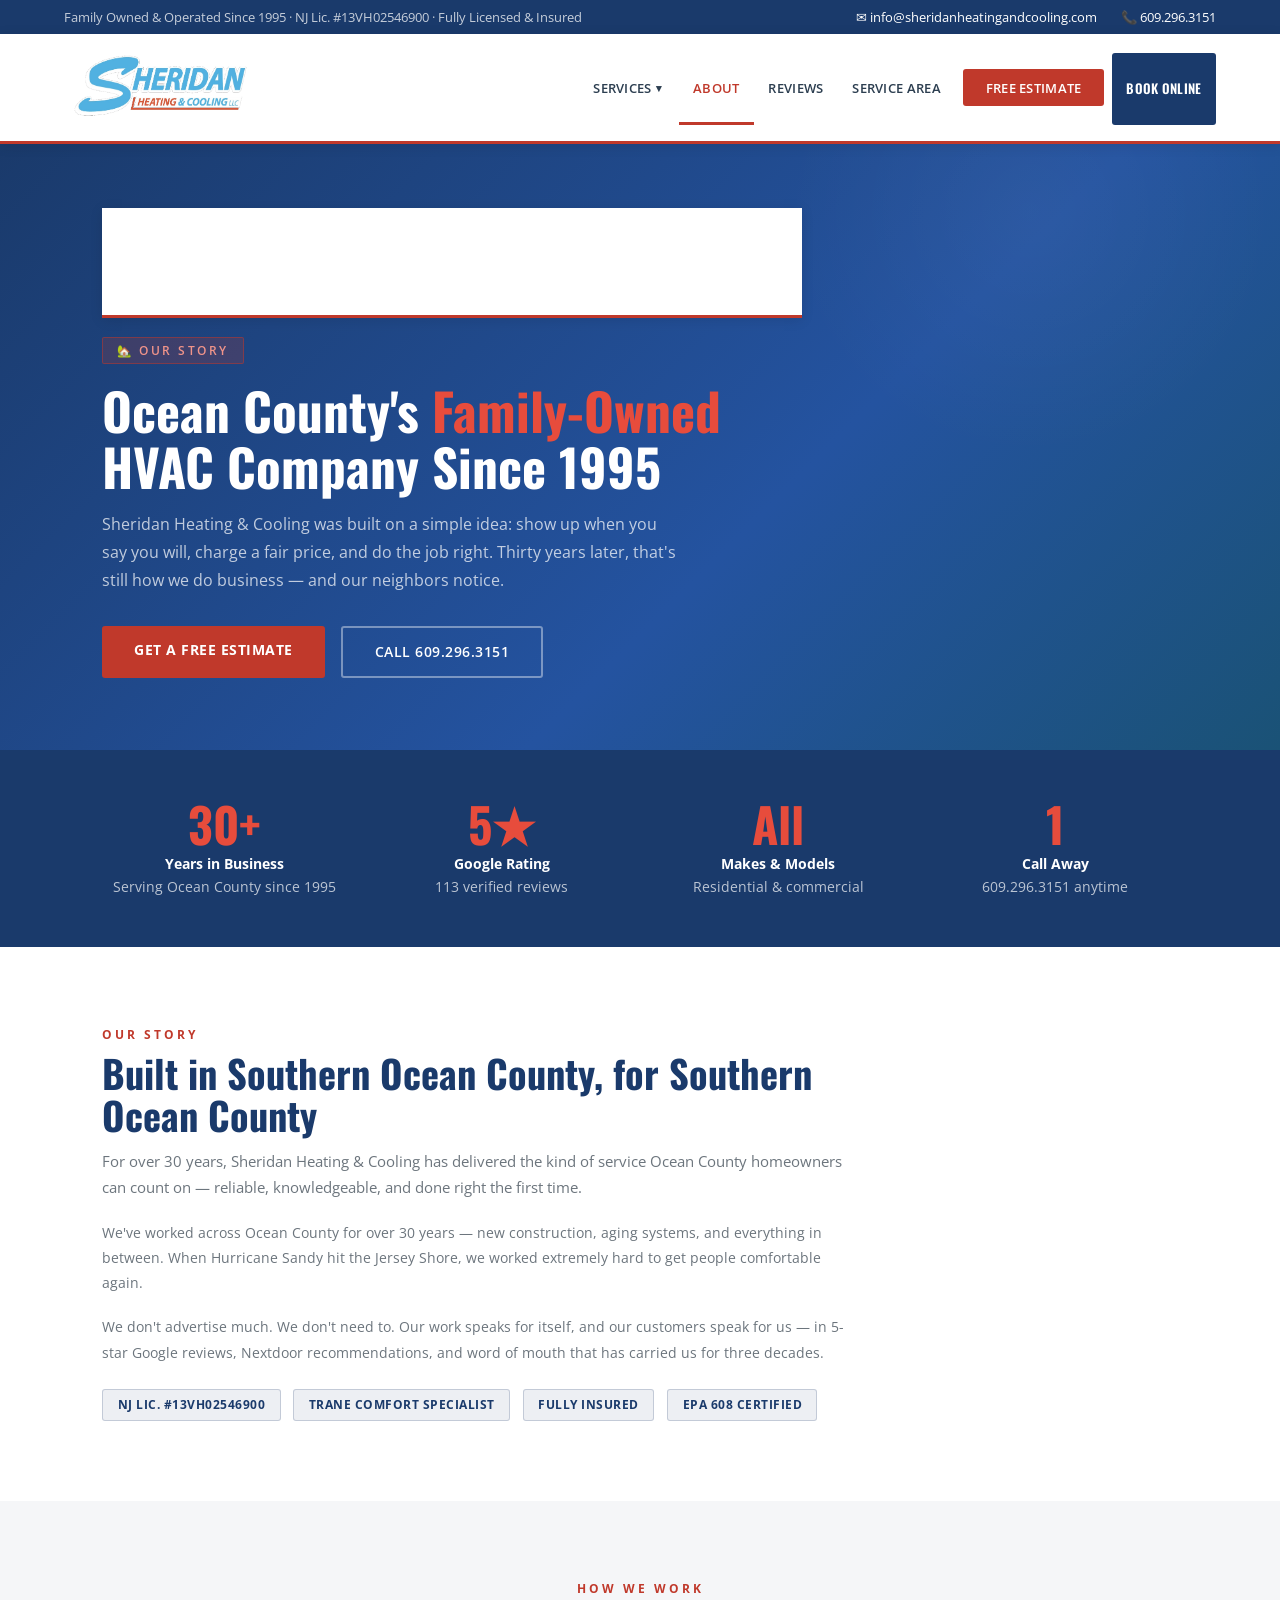
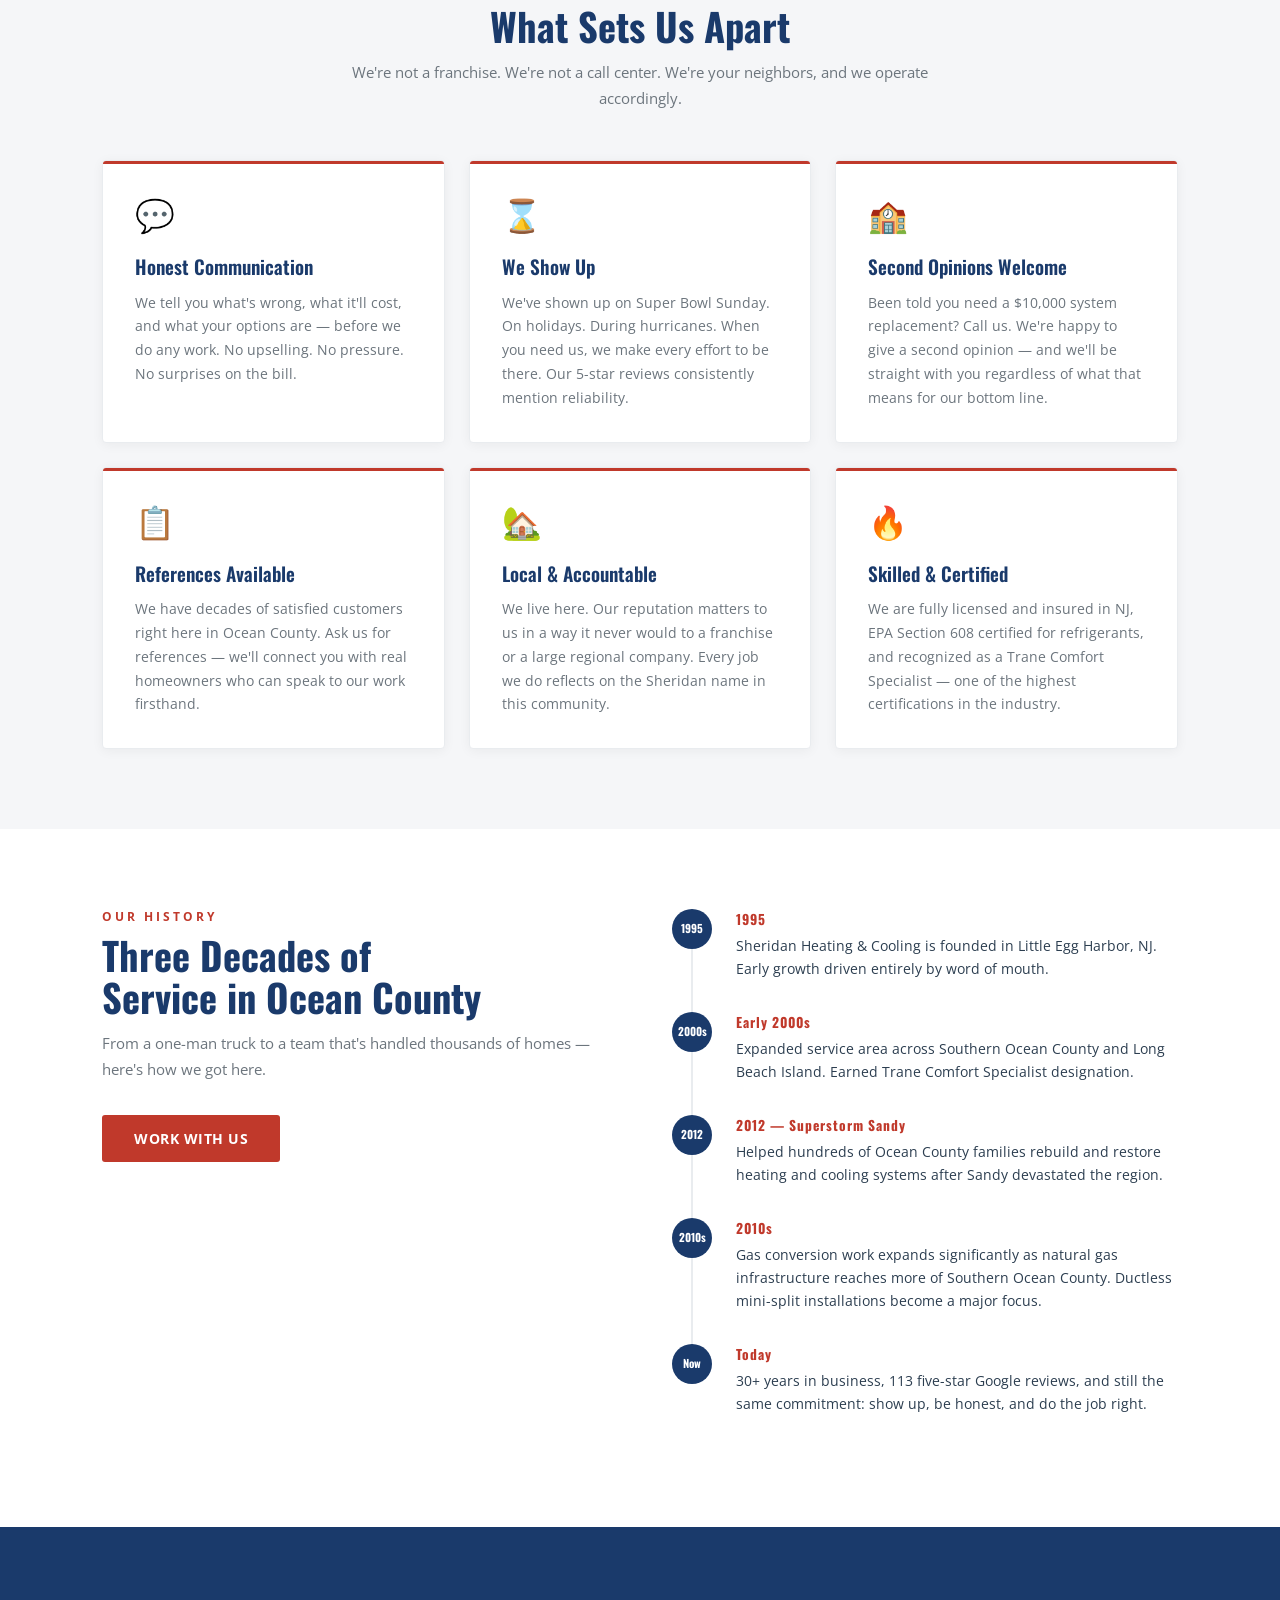
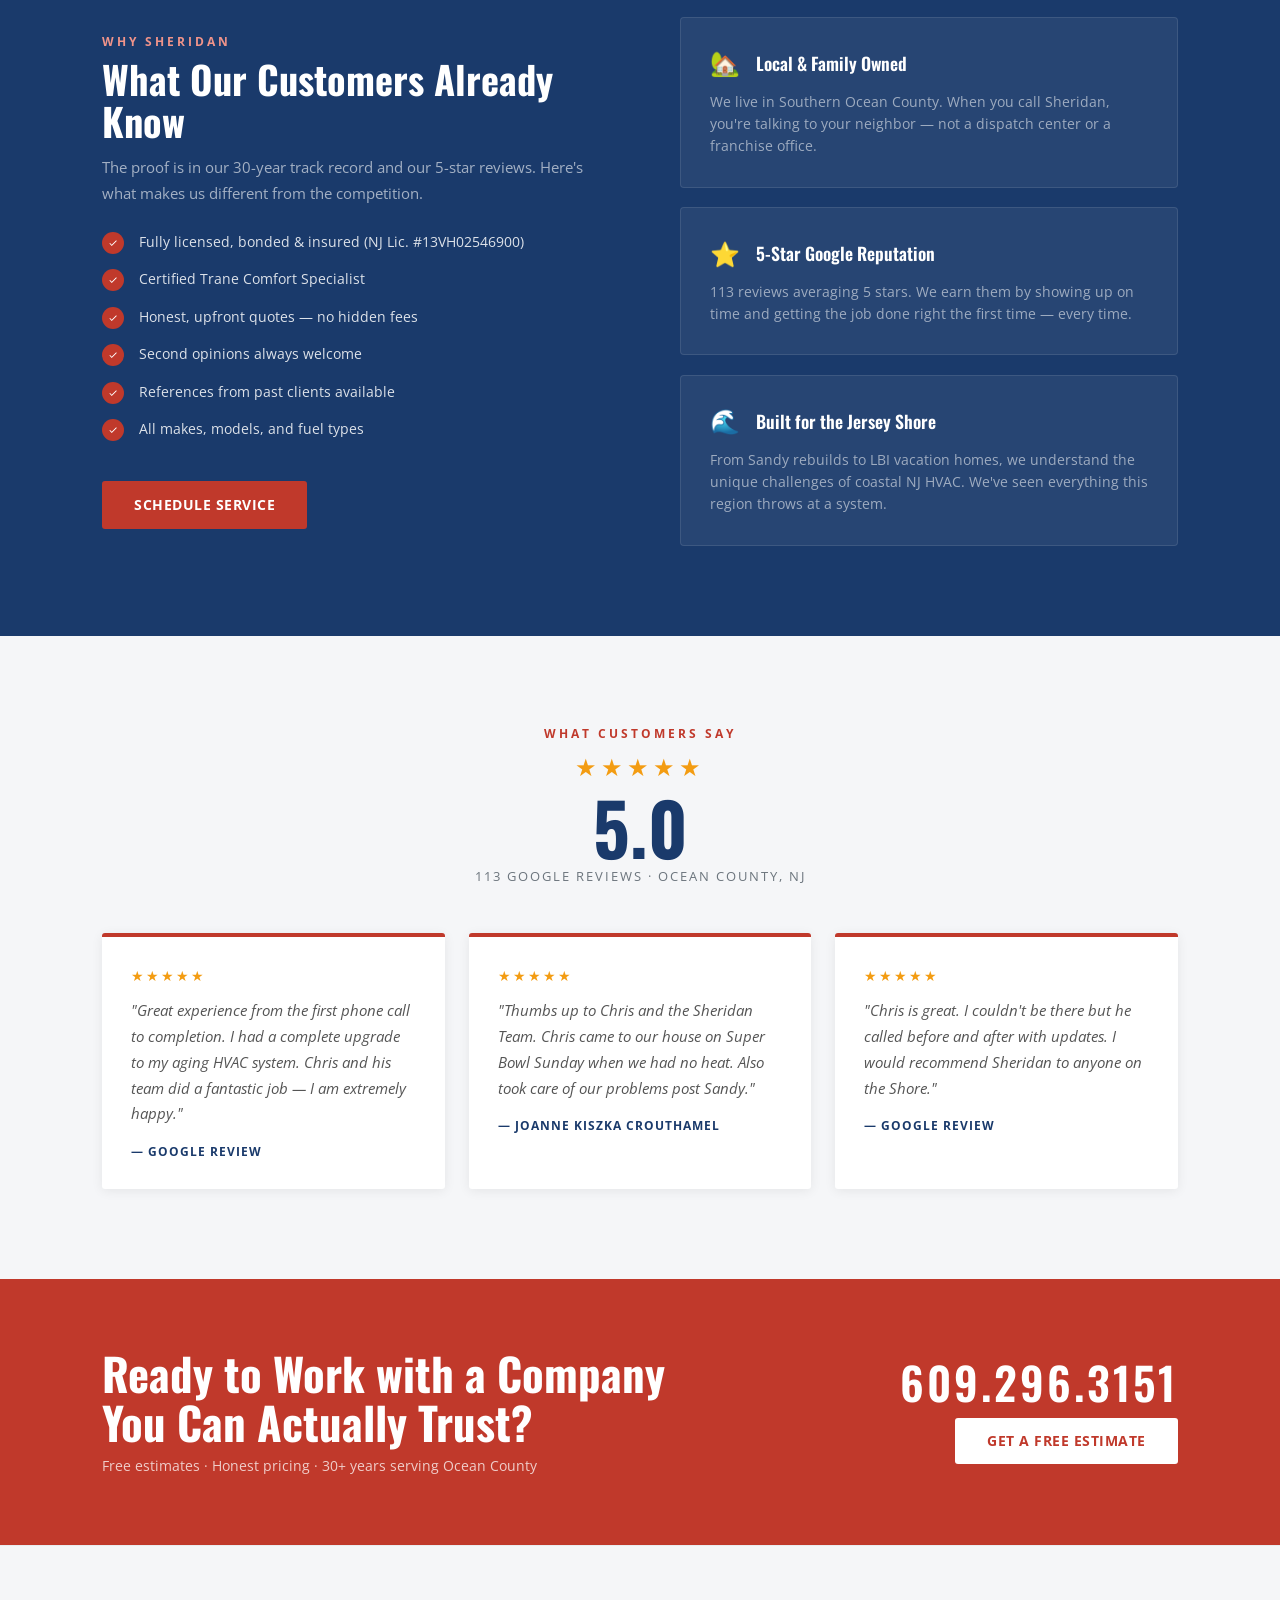
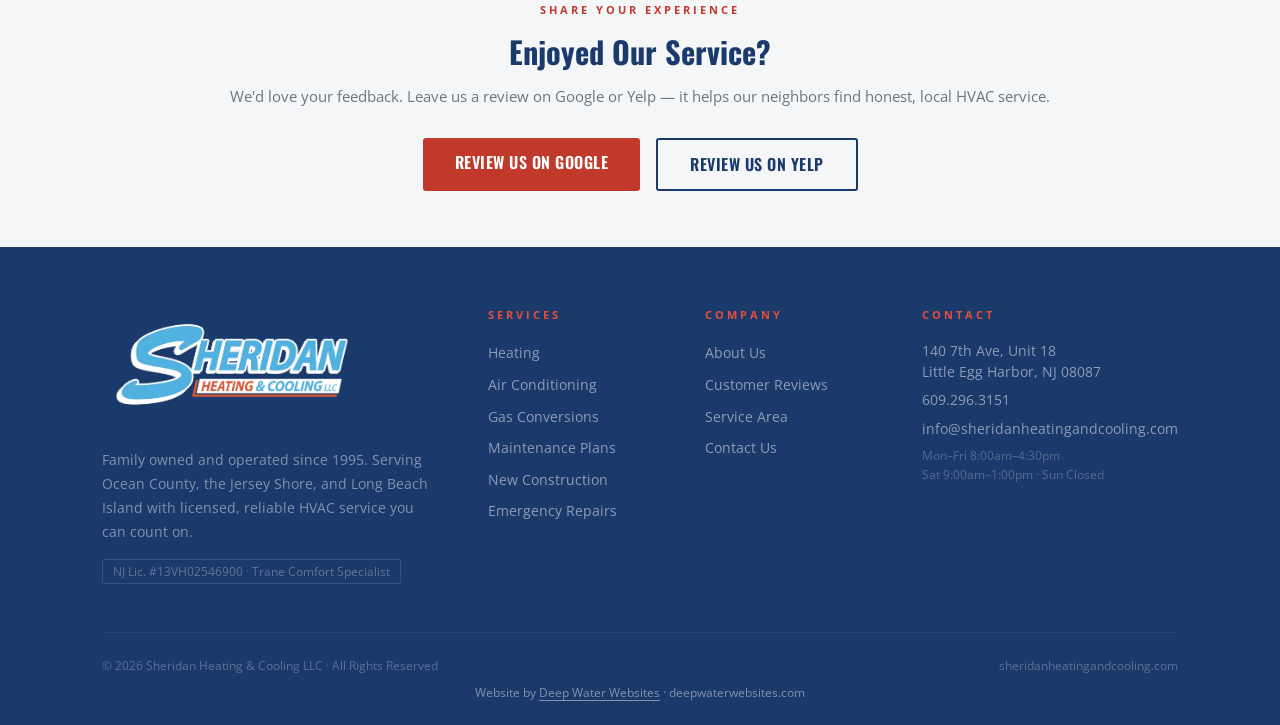
==== commit 5387d89a: "Fix HCP white bar: remove script from non-contact pages, nav button becomes link HCP script injected" ====
--- a/about.html
+++ b/about.html
@@ -46,7 +46,7 @@
     <li><a href="index.html#reviews">Reviews</a></li>
     <li><a href="index.html#areas">Service Area</a></li>
     <li><a href="contact.html" class="nav-cta">Free Estimate</a></li>
-    <li><button data-token="6378e076b99441e7b94f69a7d30761b2" data-orgname="Sheridan-Heating-and-Cooling-LLC" class="hcp-button nav-book" onClick="HCPWidget.openModal()">Book Online</button></li>
+    <li><a href="contact.html" class="nav-book">Book Online</a></li>
   </ul>
 </nav>
 
@@ -301,8 +301,5 @@
 </footer>
 
 <script src="main.js"></script>
-<!--Start of Housecallpro Online booking script-->
-<script async src="https://online-booking.housecallpro.com/script.js?token=6378e076b99441e7b94f69a7d30761b2&orgName=Sheridan-Heating-and-Cooling-LLC"></script>
-<!--End of Housecallpro Online booking script-->
 </body>
 </html>
--- a/styles.css
+++ b/styles.css
@@ -87,6 +87,8 @@
 
 /* Nav Book Online (HCP) */
 .nav-book {
+  display: inline-flex;
+  align-items: center;
   background: var(--blue) !important;
   color: var(--white) !important;
   border: none;
@@ -102,8 +104,9 @@
   cursor: pointer;
   transition: background 0.2s;
   white-space: nowrap;
-}
-.nav-book:hover { background: var(--blue-mid) !important; }
+  text-decoration: none;
+}
+.nav-book:hover { background: var(--blue-mid) !important; color: var(--white) !important; }
 
 /* Hamburger */
 .nav-toggle {
@@ -467,6 +470,7 @@
   .has-dropdown:hover .dropdown { display: none; }
   .has-dropdown.dd-open .dropdown { display: block; position: static; box-shadow: none; border-top: none; border-left: 3px solid var(--red); margin-left: 1.5rem; min-width: auto; }
   .nav-cta { margin: 0.8rem 5% !important; border-radius: 3px; text-align: center; height: auto !important; display: block; }
+  .nav-book { margin: 0.4rem 5% 0.8rem !important; border-radius: 3px; text-align: center; height: auto !important; display: block; }
   /* Layout */
   .hero { grid-template-columns: 1fr; }
   .hero-stats { flex-direction: row; flex-wrap: wrap; }
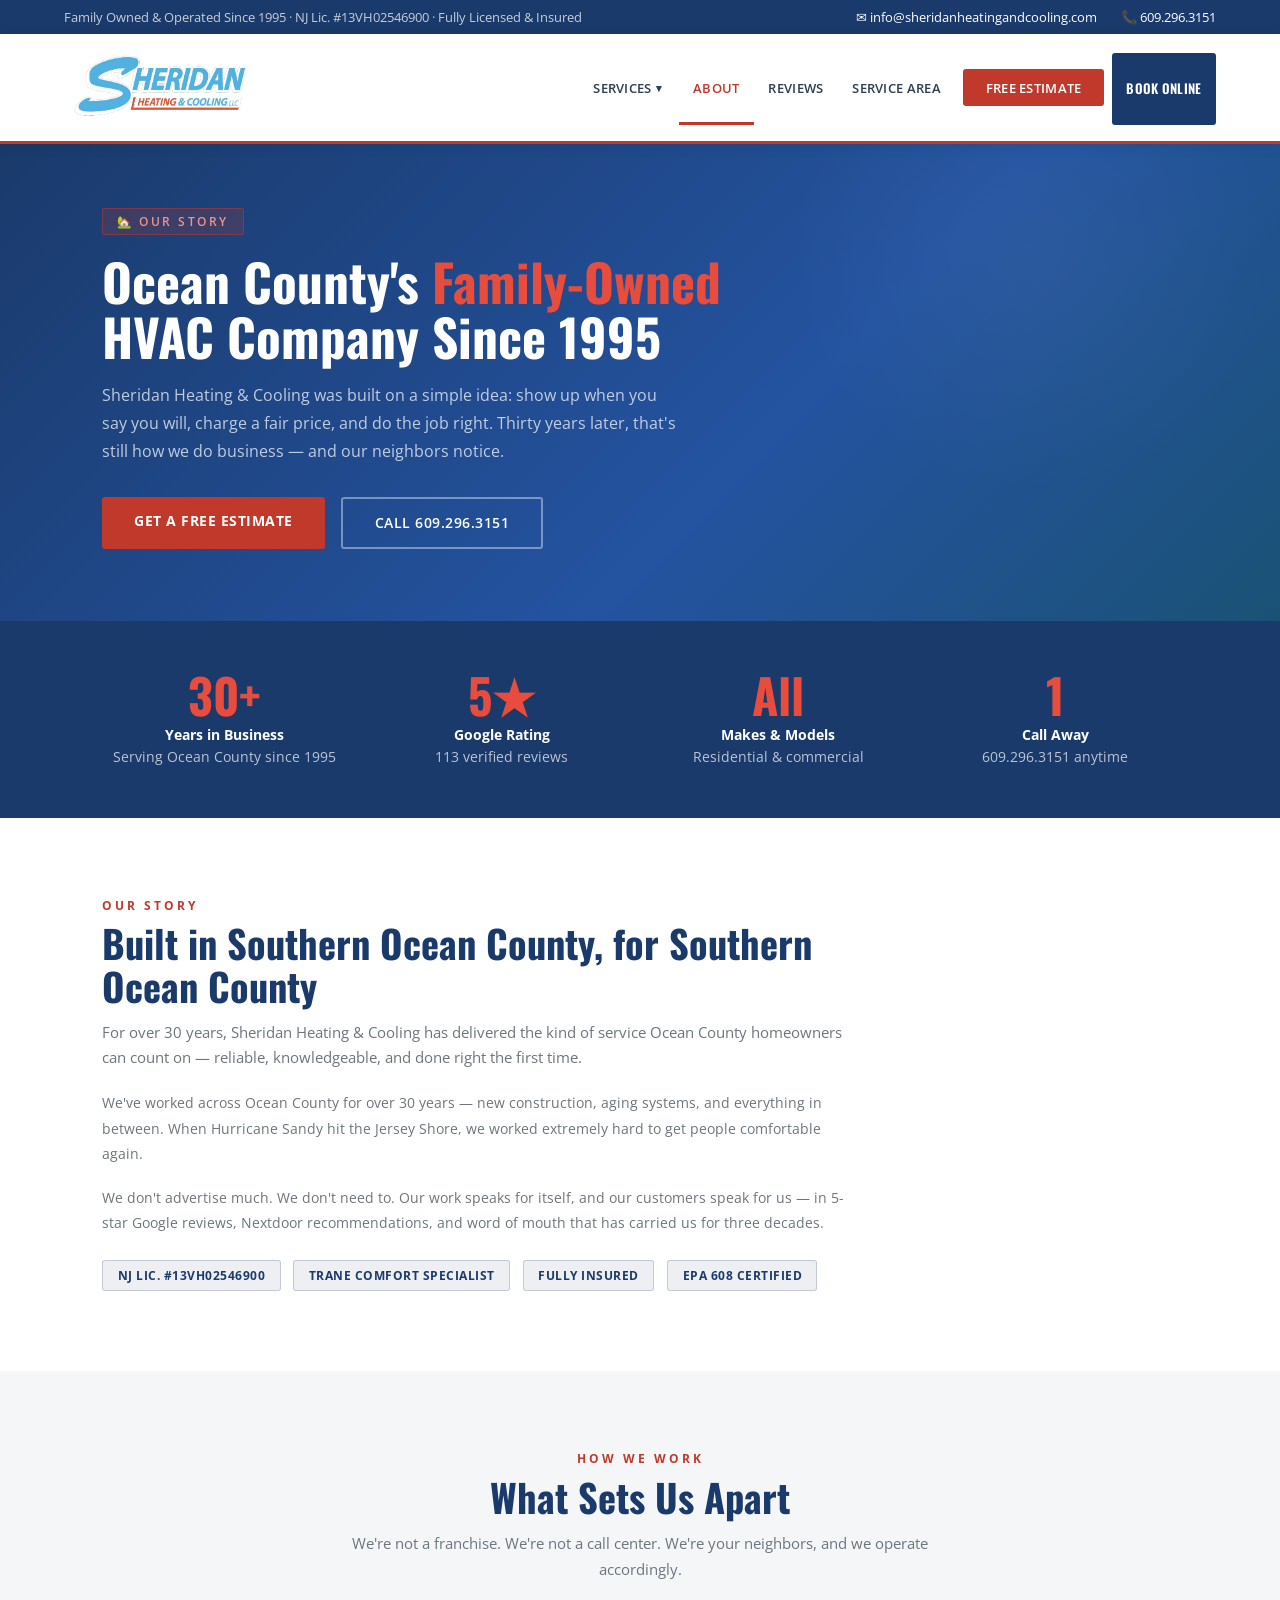
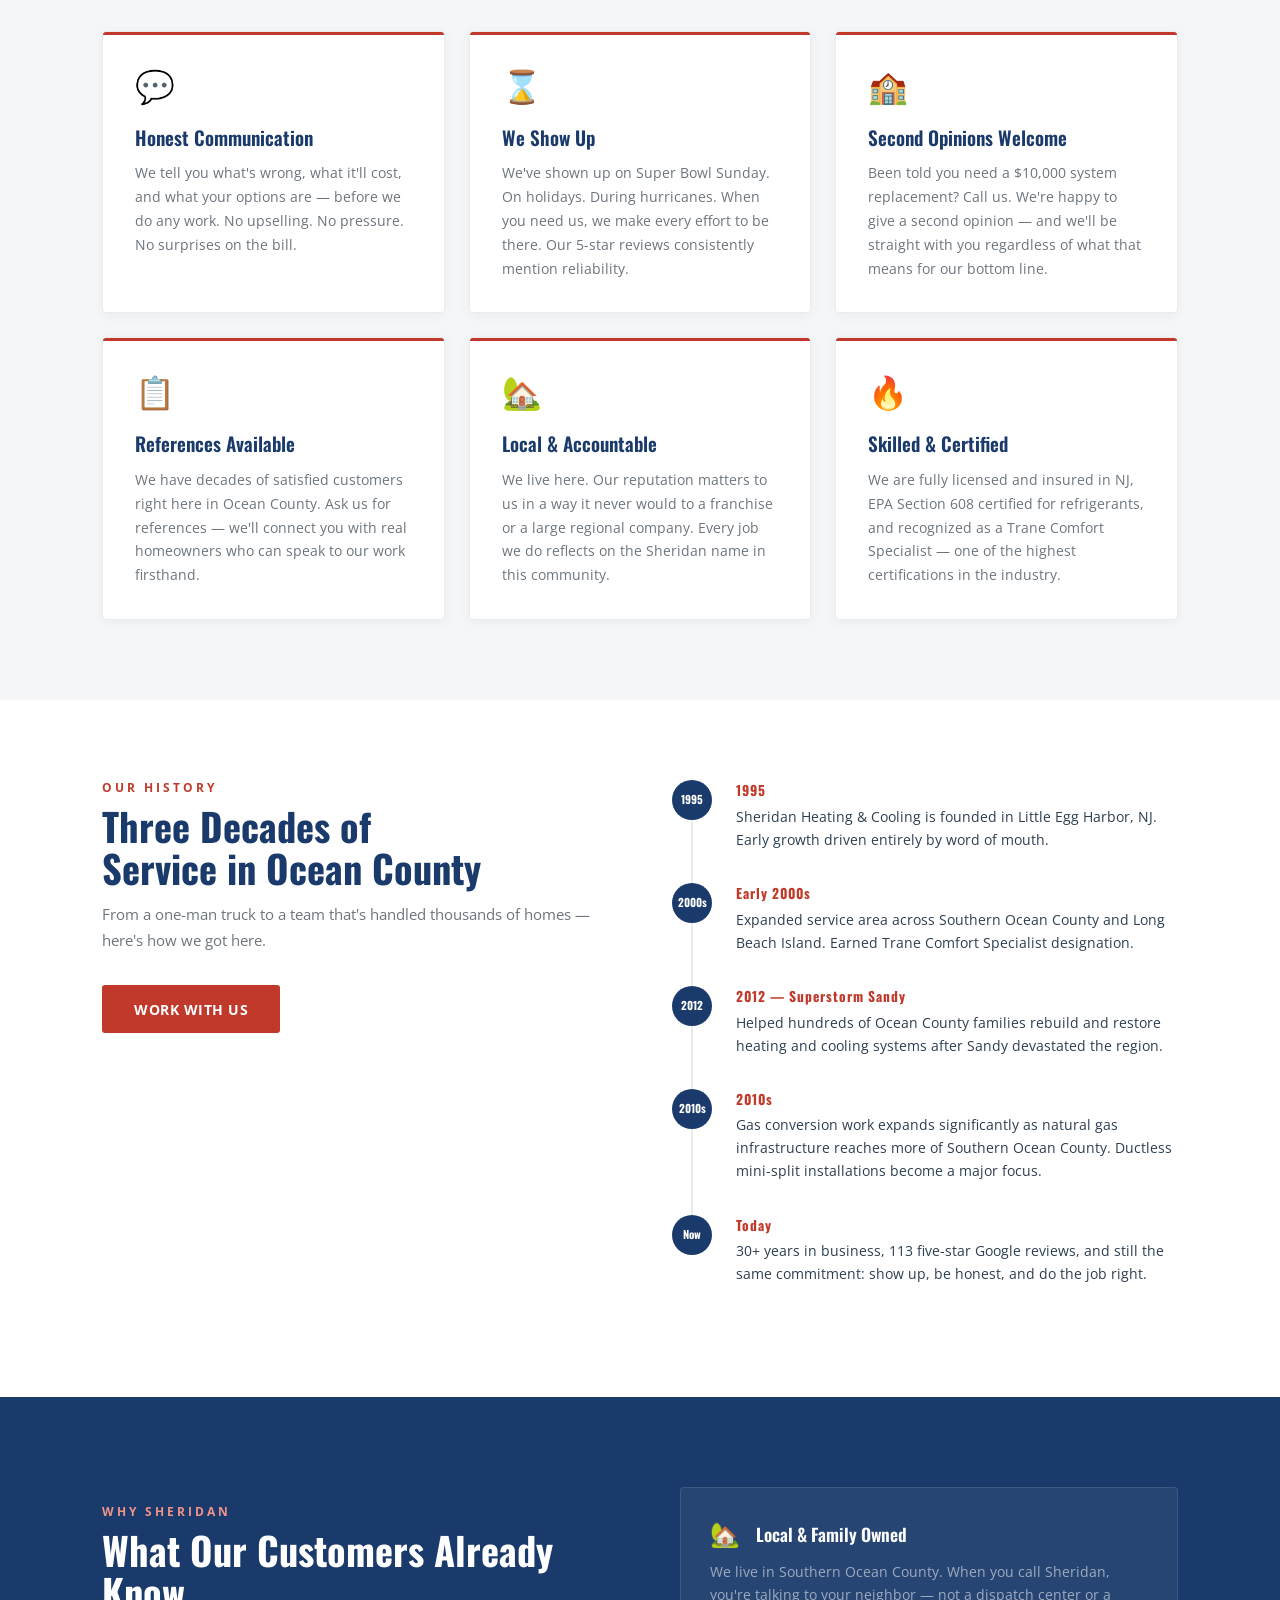
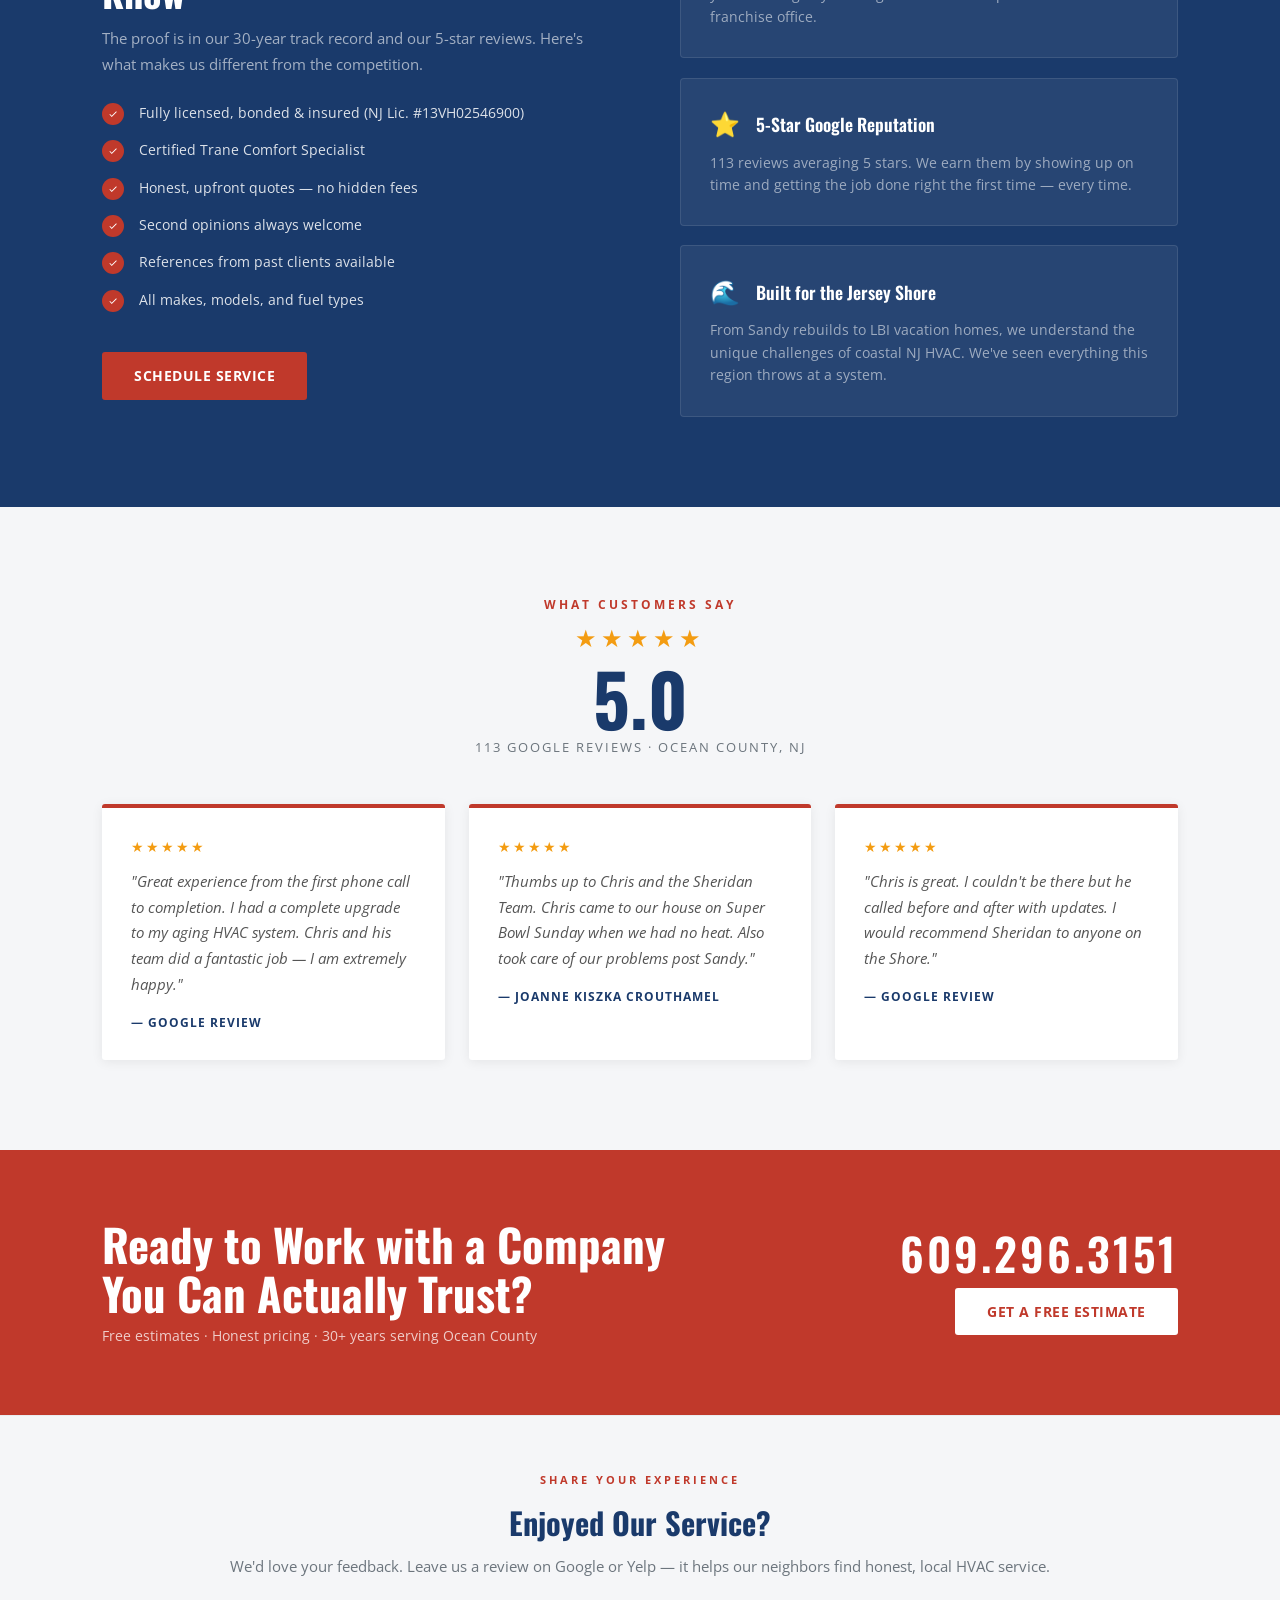
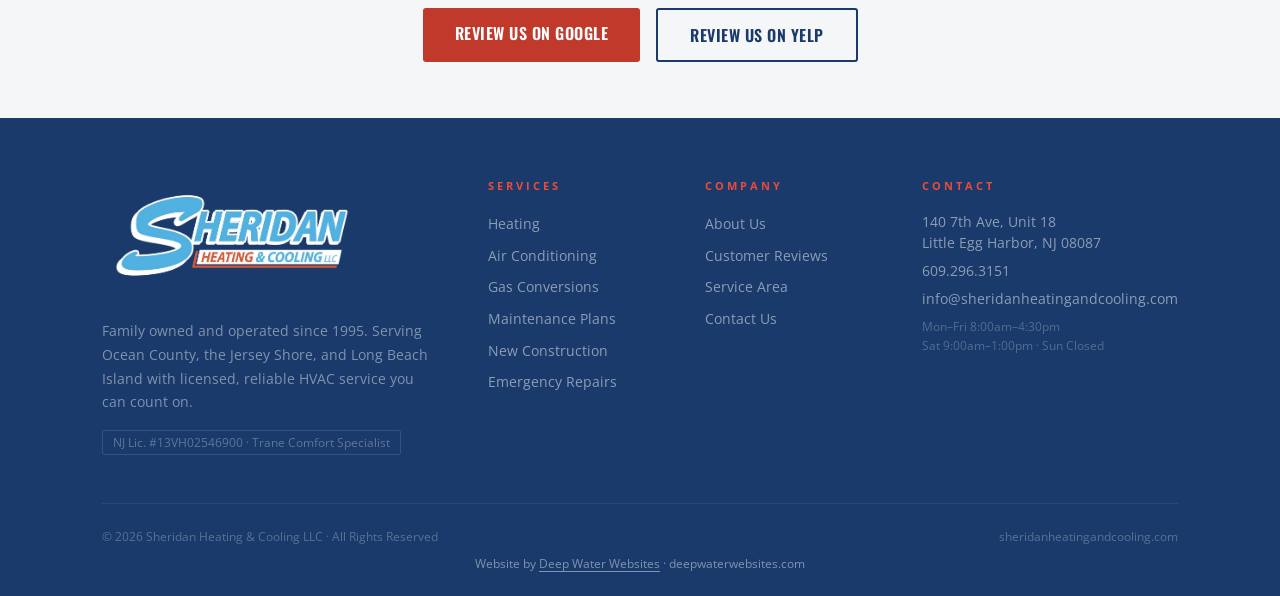
==== commit 5ba25dbb: "Remove breadcrumb nav from all inner pages Co-Authored-By: Claude Sonnet 4.6 <noreply@anthropic.com>" ====
--- a/about.html
+++ b/about.html
@@ -52,13 +52,7 @@
 
 <!-- PAGE HERO -->
 <section class="page-hero">
-  <div class="page-hero-content">
-    <nav class="breadcrumb" aria-label="Breadcrumb">
-      <a href="index.html">Home</a>
-      <span class="breadcrumb-sep">/</span>
-      <span>About</span>
-    </nav>
-    <div class="page-hero-tag">&#127969; Our Story</div>
+  <div class="page-hero-content">    <div class="page-hero-tag">&#127969; Our Story</div>
     <h1 class="page-hero-title">Ocean County's <span class="red">Family-Owned</span><br>HVAC Company Since 1995</h1>
     <p class="page-hero-desc">Sheridan Heating &amp; Cooling was built on a simple idea: show up when you say you will, charge a fair price, and do the job right. Thirty years later, that's still how we do business &mdash; and our neighbors notice.</p>
     <div class="page-hero-btns">
--- a/styles.css
+++ b/styles.css
@@ -43,6 +43,17 @@
   height: 110px;
   position: sticky; top: 0; z-index: 1000;
   box-shadow: 0 2px 12px rgba(0,0,0,0.1);
+}
+/* breadcrumb is a <nav> — reset all inherited nav-bar styles */
+nav.breadcrumb {
+  background: transparent;
+  border: none;
+  padding: 0;
+  height: auto;
+  position: static;
+  z-index: auto;
+  box-shadow: none;
+  justify-content: flex-start;
 }
 .nav-logo { display: inline-flex; align-items: center; flex-shrink: 0; }
 .nav-logo img { height: 90px; width: auto; display: block; }
